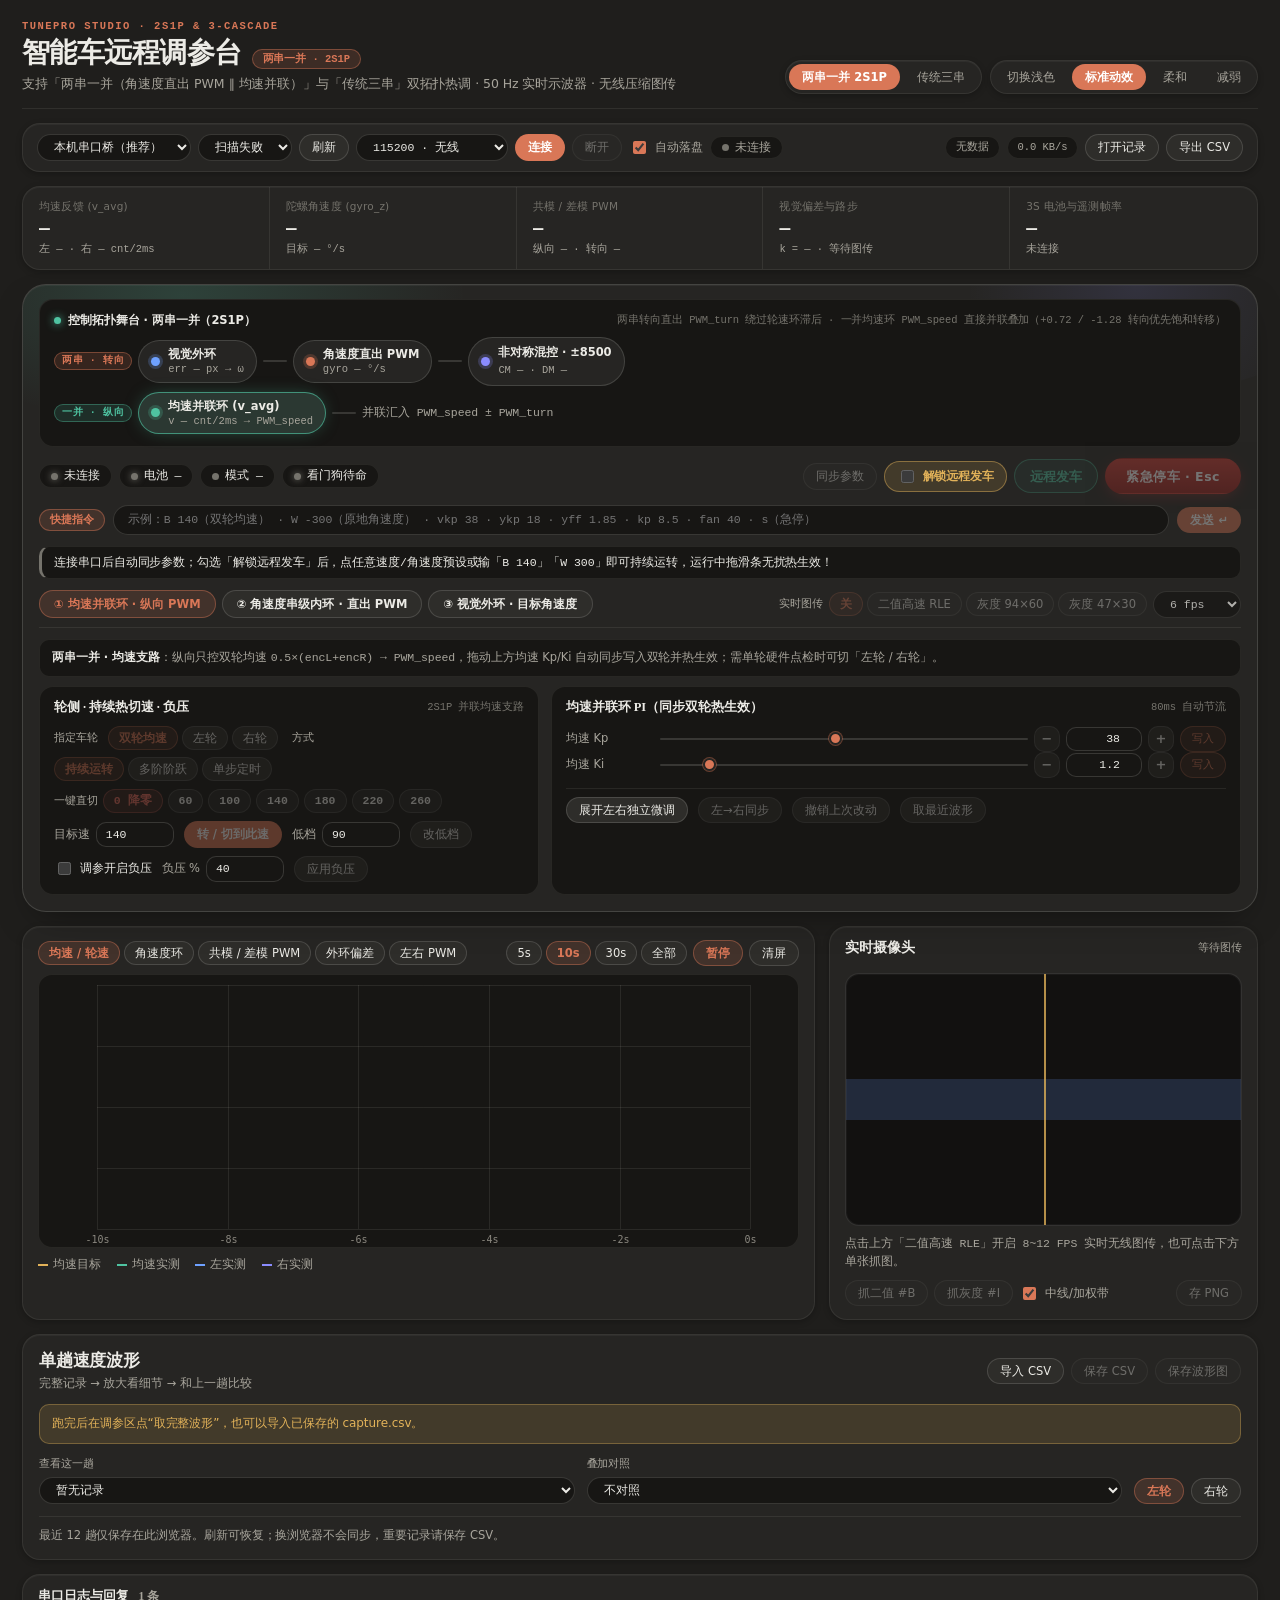
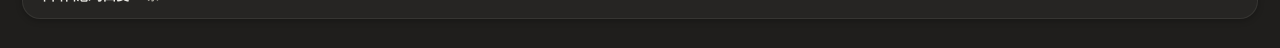
==== web/index.html @ e18a90a3 "Initial release: TunePro v1.0 (2S1P & 3-Cascade)" ====
<!doctype html>
<html lang="zh-CN" data-theme="dark" data-motion="standard" data-topology="2s1p">
<head>
  <meta charset="utf-8">
  <meta name="viewport" content="width=device-width, initial-scale=1">
  <title>TunePro Studio · 智能车两串一并 &amp; 三环远程调参台</title>
  <link rel="stylesheet" href="./tokens.css">
  <link rel="stylesheet" href="./lib/robot-speed-scope.css">
  <link rel="stylesheet" href="./app.css">
</head>
<body class="rl-root">
  <div class="tp-shell">
    <!-- 顶栏：标题、拓扑切换、深浅主题与动效档位 -->
    <header class="tp-masthead">
      <div class="tp-mast-left">
        <div class="tp-kicker">TUNEPRO STUDIO · 2S1P &amp; 3-CASCADE</div>
        <div class="tp-title-row">
          <h1>智能车远程调参台</h1>
          <span class="tp-badge-ver" data-topo-pill>两串一并 · 2S1P</span>
        </div>
        <p class="tp-subtitle">支持「两串一并（角速度直出 PWM ∥ 均速并联）」与「传统三串」双拓扑热调 · 50 Hz 实时示波器 · 无线压缩图传</p>
      </div>
      <div class="tp-mast-tools">
        <div class="tp-pill-group" role="group" aria-label="控制拓扑切换">
          <button type="button" data-topology-btn="2s1p" aria-pressed="true" title="转向：视觉外环→陀螺角速度直出PWM；纵向：均速环并联叠加">两串一并 2S1P</button>
          <button type="button" data-topology-btn="3cascade" aria-pressed="false" title="传统三级串级：视觉外环→角速度中环→左右轮速内环">传统三串</button>
        </div>
        <div class="tp-pill-group" role="group" aria-label="外观与动效">
          <button type="button" data-theme-toggle>切换浅色</button>
          <button type="button" data-motion-btn="standard" aria-pressed="true">标准动效</button>
          <button type="button" data-motion-btn="subtle" aria-pressed="false">柔和</button>
          <button type="button" data-motion-btn="off" aria-pressed="false">减弱</button>
        </div>
      </div>
    </header>

    <!-- 串口连接与记录栏 -->
    <section class="tp-connbar" aria-label="串口连接与离线记录">
      <div class="tp-conn-row">
        <select data-transport aria-label="连接方式">
          <option value="bridge">本机串口桥（推荐）</option>
          <option value="webserial">WebSerial 直连</option>
        </select>
        <span class="tp-bridge-box" data-bridge-box>
          <select data-port aria-label="串口号"><option value="">扫描中…</option></select>
          <button type="button" data-refresh>刷新</button>
        </span>
        <select data-baud aria-label="波特率">
          <option value="115200" selected>115200 · 无线</option>
          <option value="460800">460800</option>
          <option value="921600">921600</option>
          <option value="3000000">3000000 · 下载器</option>
        </select>
        <button type="button" class="tp-btn-accent" data-connect>连接</button>
        <button type="button" data-disconnect disabled>断开</button>
        <label class="tp-chk" data-autolog-wrap title="每趟发车到停车自动保存 m2-decoded.csv 到本地目录">
          <input type="checkbox" data-autolog checked> 自动落盘
        </label>
        <span class="tp-conn-dot" data-conn-text data-on="false">未连接</span>
      </div>
      <div class="tp-meta-row">
        <span class="tp-pill" data-rate>无数据</span>
        <span class="tp-pill" data-link>0 KB/s</span>
        <label class="tp-file-btn">打开记录<input type="file" data-open accept=".bin,.raw,.log,.txt,.csv"></label>
        <button type="button" data-save-csv>导出 CSV</button>
      </div>
    </section>

    <!-- 五列实时遥测统计带 -->
    <section class="tp-kpi-strip" aria-label="实时核心遥测">
      <div class="tp-kpi">
        <span class="tp-kpi-lbl" data-kpi-speed-lbl>均速反馈 (v_avg)</span>
        <strong class="tp-kpi-val" data-kpi-speed>—</strong>
        <small class="tp-kpi-sub" data-kpi-speed-sub>左 — · 右 — cnt/2ms</small>
      </div>
      <div class="tp-kpi">
        <span class="tp-kpi-lbl">陀螺角速度 (gyro_z)</span>
        <strong class="tp-kpi-val" data-kpi-gyro>—</strong>
        <small class="tp-kpi-sub" data-kpi-gyro-sub>目标 — °/s</small>
      </div>
      <div class="tp-kpi">
        <span class="tp-kpi-lbl">共模 / 差模 PWM</span>
        <strong class="tp-kpi-val" data-kpi-pwm>—</strong>
        <small class="tp-kpi-sub" data-kpi-pwm-sub>纵向 — · 转向 —</small>
      </div>
      <div class="tp-kpi">
        <span class="tp-kpi-lbl">视觉偏差与路步</span>
        <strong class="tp-kpi-val" data-kpi-vis>—</strong>
        <small class="tp-kpi-sub" data-kpi-vis-sub>k = — · 等待图传</small>
      </div>
      <div class="tp-kpi">
        <span class="tp-kpi-lbl">3S 电池与遥测帧率</span>
        <strong class="tp-kpi-val" data-kpi-bat>—</strong>
        <small class="tp-kpi-sub" data-kpi-bat-sub>未连接</small>
      </div>
    </section>

    <!-- 活的控制环路舞台 + 调参控制台 -->
    <div data-tune-pro></div>

    <!-- 中间实时区：左 50Hz 主示波器 + 右实时压缩图传 -->
    <main class="tp-live-grid">
      <section class="tp-card tp-scope-card">
        <div class="tp-card-head">
          <div class="rl-seg" role="group" aria-label="主波形视图">
            <button type="button" data-view="speed" aria-pressed="true">均速 / 轮速</button>
            <button type="button" data-view="yaw" aria-pressed="false">角速度环</button>
            <button type="button" data-view="pwm_split" aria-pressed="false" title="两串一并专属：纵向并联共模 PWM vs 转向串级差模 PWM">共模 / 差模 PWM</button>
            <button type="button" data-view="outer" aria-pressed="false">外环偏差</button>
            <button type="button" data-view="pwm" aria-pressed="false">左右 PWM</button>
          </div>
          <div class="tp-diag-chips" data-diag></div>
          <div class="tp-scope-tools">
            <div class="rl-seg" role="group" aria-label="时间窗">
              <button type="button" data-span="5" aria-pressed="false">5s</button>
              <button type="button" data-span="10" aria-pressed="true">10s</button>
              <button type="button" data-span="30" aria-pressed="false">30s</button>
              <button type="button" data-span="0" aria-pressed="false">全部</button>
            </div>
            <button type="button" data-follow aria-pressed="true">暂停</button>
            <button type="button" data-clear-plot>清屏</button>
          </div>
        </div>
        <div class="tp-plot-wrap">
          <canvas data-main-chart></canvas>
          <div class="tp-readout" data-readout hidden></div>
        </div>
        <div class="tp-legend" data-legend></div>
      </section>

      <section class="tp-card tp-cam-card">
        <div class="tp-card-head">
          <strong class="tp-card-title">实时摄像头</strong>
          <span class="tp-cam-meta" data-cam-title>等待图传</span>
        </div>
        <div class="tp-cam-stage">
          <canvas width="188" height="120" data-cam-canvas></canvas>
          <canvas width="188" height="120" data-cam-overlay></canvas>
        </div>
        <div class="tp-cam-stats" data-cam-stats>点击上方「二值高速 RLE」开启 8~12 FPS 实时无线图传，也可点击下方单张抓图。</div>
        <div class="tp-cam-foot">
          <button type="button" data-grab="bin" disabled title="兼容旧固件：抓单张二值图 (#B)">抓二值 #B</button>
          <button type="button" data-grab="gray" disabled title="兼容旧固件：抓单张灰度图 (#I)">抓灰度 #I</button>
          <label class="tp-chk"><input type="checkbox" data-guides checked> 中线/加权带</label>
          <button type="button" data-save-png disabled>存 PNG</button>
        </div>
      </section>
    </main>

    <!-- 底部：板载 2/4ms 高清阶跃示波器 + 精简折叠串口日志 -->
    <section class="tp-bottom-grid">
      <div class="tp-card" data-speed-scope></div>
      <details class="tp-card tp-log-card">
        <summary>串口日志与回复 <span class="tp-sub" data-log-count>0 条</span></summary>
        <div class="tp-log-bar">
          <button type="button" data-log-clear>清空</button>
          <button type="button" data-log-copy>复制</button>
          <label class="tp-chk"><input type="checkbox" data-log-status> 显示 4Hz 状态行</label>
        </div>
        <pre data-log-pre></pre>
      </details>
    </section>
  </div>
  <script type="module" src="./main.js"></script>
</body>
</html>
---- web/tokens.css ----
/* SPDX-License-Identifier: GPL-3.0-or-later */
/* =====================================================================
   TunePro Studio · Design Tokens (Warm Obsidian Dark & Parchment Light)
   Zero external font or library dependencies.
   ===================================================================== */

:root {
  color-scheme: dark;

  /* ---------- Typography ---------- */
  --font-sans: "Noto Sans SC", "PingFang SC", "HarmonyOS Sans SC", "Microsoft YaHei UI", system-ui, -apple-system, sans-serif;
  --font-serif: "Noto Serif SC", "Source Han Serif SC", "Songti SC", "Georgia", serif;
  --font-mono: "JetBrains Mono", "Cascadia Mono", "SF Mono", "Consolas", ui-monospace, monospace;
  --text-2xs: 10.5px;
  --text-xs: 11.5px;
  --text-sm: 12.5px;
  --text-md: 13.5px;
  --text-lg: 16px;
  --text-display: clamp(22px, 2.2vw, 28px);
  --tracking-ui: -0.005em;
  --tracking-display: -0.02em;
  --tracking-kicker: 0.14em;

  /* ---------- Warm Obsidian Dark Neutrals (default) ---------- */
  --c-bg: #1f1e1c;
  --c-bg-sunken: #171614;
  --c-surface: #262523;
  --c-surface-2: #2e2d2a;
  --c-surface-3: #383733;
  --c-line: rgba(240, 238, 230, 0.08);
  --c-line-strong: rgba(240, 238, 230, 0.15);
  --c-fg: #ecebe6;
  --c-fg-muted: #a8a59c;
  --c-fg-dim: #75736c;

  /* ---------- Studio Signature Spectrum ---------- */
  --c-accent: #d97757;                  /* Studio terracotta clay */
  --c-accent-strong: #e38667;
  --c-accent-soft: rgba(217, 119, 87, 0.16);
  --c-accent-border: rgba(217, 119, 87, 0.42);
  --c-emerald: #4fc3a1;
  --c-emerald-soft: rgba(79, 195, 161, 0.14);
  --c-cobalt: #6ea1ff;
  --c-cobalt-soft: rgba(110, 161, 255, 0.14);
  --c-indigo: #8b8cff;
  --c-amber: #e2b259;
  --c-amber-soft: rgba(226, 178, 89, 0.15);
  --c-err: #e56b5d;
  --c-err-soft: rgba(229, 107, 93, 0.16);
  --c-estop-top: #cf3d35;
  --c-estop-bot: #9d2420;

  /* ---------- Ambient Loop Glows ---------- */
  --mood-speed: rgba(79, 195, 161, 0.18);
  --mood-yaw: rgba(217, 119, 87, 0.20);
  --mood-outer: rgba(110, 161, 255, 0.18);
  --mood-aux: rgba(139, 140, 255, 0.12);

  /* ---------- Oscilloscope & Chart Palette (read by Canvas) ---------- */
  --rl-c1: #4fc3a1;   /* Emerald: primary feedback / L / CM PWM */
  --rl-c2: #d97757;   /* Clay: gyro / DM PWM */
  --rl-c3: #e2b259;   /* Warm Amber: target reference */
  --rl-c4: #6ea1ff;   /* Cobalt: secondary wheel R */
  --rl-c5: #e56b5d;   /* Coral: PWM / saturation */
  --rl-c6: #8b8cff;   /* Indigo: R target */
  --rl-grid: rgba(240, 238, 230, 0.085);
  --rl-axis: #8a877f;
  --rl-good: #4fc3a1;
  --rl-warn: #e2b259;
  --rl-bad: #e56b5d;
  --rl-idle: #75736c;

  /* Legacy alias bridge for speed-scope */
  --rb-text: var(--c-fg);
  --rb-muted: var(--c-fg-muted);
  --rb-line: var(--c-line-strong);
  --rl-card: var(--c-surface);

  /* ---------- Radii & Shadows ---------- */
  --r-xs: 6px;
  --r-sm: 10px;
  --r-md: 14px;
  --r-lg: 18px;
  --r-xl: 24px;
  --r-pill: 999px;
  --shadow-1: 0 1px 0 rgba(255, 255, 255, 0.04) inset, 0 2px 6px rgba(0, 0, 0, 0.24);
  --shadow-2: 0 1px 0 rgba(255, 255, 255, 0.05) inset, 0 14px 36px -16px rgba(0, 0, 0, 0.52);

  /* ---------- Motion Language ---------- */
  --ease-out: cubic-bezier(.16, 1, .3, 1);
  --ease-emph: cubic-bezier(.2, 0, 0, 1);
  --spring-snappy: linear(0, 0.2348, 0.6075, 0.8763, 1.0076, 1.0451, 1.0389, 1.0198, 1.0036, 0.9966, 0.9961, 0.9984, 1);
  --spring-soft: linear(0, 0.0861, 0.2786, 0.4997, 0.6977, 0.8487, 0.9475, 1.0018, 1.0254, 1.0294, 1.0228, 1.0127, 1.0039, 0.9988, 0.9971, 0.9977, 1);
  --dur-micro: 120ms;
  --dur-fast: 190ms;
  --dur-base: 280ms;
  --dur-expressive: 520ms;
}

/* ---------- Warm Alabaster Parchment Light Theme ---------- */
html[data-theme="light"] {
  color-scheme: light;

  --c-bg: #faf9f5;
  --c-bg-sunken: #f3f1ea;
  --c-surface: #ffffff;
  --c-surface-2: #f6f4ee;
  --c-surface-3: #ece9e0;
  --c-line: rgba(31, 30, 28, 0.085);
  --c-line-strong: rgba(31, 30, 28, 0.16);
  --c-fg: #1f1e1c;
  --c-fg-muted: #5e5b54;
  --c-fg-dim: #8d8a82;

  --c-accent: #c6613f;
  --c-accent-strong: #b45333;
  --c-accent-soft: rgba(198, 97, 63, 0.12);
  --c-accent-border: rgba(198, 97, 63, 0.36);
  --c-emerald: #1f8a68;
  --c-emerald-soft: rgba(31, 138, 104, 0.11);
  --c-cobalt: #2e67c9;
  --c-cobalt-soft: rgba(46, 103, 201, 0.10);
  --c-indigo: #5c5ce0;
  --c-amber: #b47412;
  --c-amber-soft: rgba(180, 116, 18, 0.12);
  --c-err: #c93b33;
  --c-err-soft: rgba(201, 59, 51, 0.11);
  --c-estop-top: #c9362e;
  --c-estop-bot: #9d221c;

  --mood-speed: rgba(31, 138, 104, 0.11);
  --mood-yaw: rgba(198, 97, 63, 0.12);
  --mood-outer: rgba(46, 103, 201, 0.10);
  --mood-aux: rgba(92, 92, 224, 0.08);

  --rl-c1: #1a8764;
  --rl-c2: #c6613f;
  --rl-c3: #b8770f;
  --rl-c4: #2d66c7;
  --rl-c5: #c93b33;
  --rl-c6: #6358d4;
  --rl-grid: rgba(31, 30, 28, 0.085);
  --rl-axis: #7a766d;
  --rl-good: #1f8a68;
  --rl-warn: #b47412;
  --rl-bad: #c93b33;
  --rl-idle: #8d8a82;

  --shadow-1: 0 1px 0 rgba(255, 255, 255, 0.85) inset, 0 2px 8px rgba(31, 30, 28, 0.05);
  --shadow-2: 0 1px 0 rgba(255, 255, 255, 0.9) inset, 0 14px 36px -18px rgba(31, 30, 28, 0.13);
}

/* ---------- Motion Tier Kill-Switches ---------- */
@media (prefers-reduced-motion: reduce) {
  :root {
    --dur-micro: 1ms;
    --dur-fast: 1ms;
    --dur-base: 1ms;
    --dur-expressive: 1ms;
  }
}
html[data-motion="subtle"] {
  --dur-expressive: 180ms;
}
html[data-motion="off"] {
  --dur-micro: 1ms;
  --dur-fast: 1ms;
  --dur-base: 1ms;
  --dur-expressive: 1ms;
}
---- web/lib/robot-speed-scope.css ----
/* SPDX-License-Identifier: GPL-3.0-or-later */
.rl-root .rs-scope {
  min-width: 0;
  border: 1px solid var(--c-line, rgba(240, 238, 230, 0.08));
  border-radius: var(--r-lg, 18px);
  padding: 15px 16px;
  background: var(--c-surface, #262523);
  color: var(--c-fg, #ecebe6);
}
.rl-root .rs-heading {
  display: flex;
  align-items: center;
  justify-content: space-between;
  gap: 14px;
  flex-wrap: wrap;
}
.rl-root .rs-heading h3 {
  margin: 0 0 3px;
  font: 600 17px/1.25 var(--font-serif, serif);
  letter-spacing: -0.01em;
}
.rl-root .rs-actions,
.rl-root .rs-side,
.rl-root .rs-windows {
  display: flex;
  gap: 7px;
  align-items: center;
  flex-wrap: wrap;
}
.rl-root .rs-notice {
  margin: 12px 0;
  padding: 9px 12px;
  background: var(--c-amber-soft, rgba(226, 178, 89, 0.14));
  border: 1px solid color-mix(in srgb, var(--c-amber, #e2b259) 34%, transparent);
  border-radius: var(--r-sm, 10px);
  font-size: 12px;
  line-height: 1.65;
  color: var(--c-amber, #e2b259);
  overflow-wrap: anywhere;
}
.rl-root .rs-notice[data-complete=true] {
  background: var(--c-emerald-soft, rgba(79, 195, 161, 0.14));
  border-color: color-mix(in srgb, var(--c-emerald, #4fc3a1) 36%, transparent);
  color: var(--c-emerald, #4fc3a1);
}
.rl-root .rs-controls {
  display: grid;
  grid-template-columns: minmax(180px, 1fr) minmax(150px, 1fr) auto;
  align-items: end;
  gap: 12px;
}
.rl-root .rs-controls label,
.rl-root .rs-time label {
  display: grid;
  gap: 5px;
  font-size: 11px;
  color: var(--c-fg-muted, #a8a59c);
  min-width: 0;
}
.rl-root .rs-controls select {
  width: 100%;
  min-width: 0;
  max-width: 100%;
  text-overflow: ellipsis;
}
.rl-root .rs-meta {
  margin: 12px 0 3px;
  font: 500 12px/1.75 var(--font-mono, monospace);
  overflow-wrap: anywhere;
}
.rl-root .rs-metrics {
  display: grid;
  grid-template-columns: repeat(5, minmax(0, 1fr));
  gap: 8px;
  margin: 14px 0;
}
.rl-root .rs-metrics > div {
  padding: 10px 12px;
  border: 1px solid var(--c-line, rgba(240, 238, 230, 0.08));
  border-radius: var(--r-md, 14px);
  background: var(--c-bg-sunken, #171614);
  min-width: 0;
}
.rl-root .rs-metrics span {
  display: block;
  font-size: 11px;
  color: var(--c-fg-muted, #a8a59c);
}
.rl-root .rs-metrics strong {
  display: block;
  font: 600 20px/1.45 var(--font-mono, monospace);
  font-variant-numeric: tabular-nums;
  color: var(--c-fg, #ecebe6);
}
.rl-root .rs-metrics small {
  font-size: 11px;
  font-weight: 400;
  margin-left: 4px;
  color: var(--c-fg-dim, #75736c);
}
.rl-root .rs-metrics > p { grid-column: 1 / -1; }
.rl-root .rs-windows { margin: 12px 0 8px; }
.rl-root .rs-figure {
  margin: 0;
  background: var(--c-bg-sunken, #171614);
  border: 1px solid var(--c-line, rgba(240, 238, 230, 0.08));
  border-radius: var(--r-md, 14px);
  overflow: hidden;
}
.rl-root .rs-figure figcaption {
  display: flex;
  justify-content: space-between;
  flex-wrap: wrap;
  gap: 8px;
  padding: 9px 12px;
  font-size: 11px;
  line-height: 1.65;
  color: var(--c-fg-muted, #a8a59c);
  border-bottom: 1px solid var(--c-line, rgba(240, 238, 230, 0.08));
}
.rl-root .rs-figure canvas {
  display: block;
  width: 100%;
  height: 264px;
  touch-action: pan-y;
}
.rl-root .rs-figure canvas:focus-visible {
  outline: 2px solid var(--c-accent, #d97757);
  outline-offset: -3px;
}
.rl-root .rs-target,
.rl-root .rs-feedback {
  display: inline-block;
  width: 14px;
  height: 2px;
  vertical-align: middle;
  margin-right: 5px;
  background: var(--rl-c3, #e2b259);
}
.rl-root .rs-feedback {
  background: var(--rs-feedback, var(--rl-c1));
  margin-left: 14px;
}
.rl-root .rs-readout {
  display: block;
  min-height: 36px;
  padding: 8px 4px;
  font: 500 12px/1.75 var(--font-mono, monospace);
  color: var(--c-fg, #ecebe6);
  font-variant-numeric: tabular-nums;
  overflow-wrap: anywhere;
}
.rl-root .rs-pwm canvas { height: 112px; }
.rl-root .rs-time {
  display: grid;
  grid-template-columns: 100px 100px 1fr;
  gap: 12px;
  align-items: end;
  margin: 12px 0;
}
.rl-root .rs-time input[type=number] { width: 100%; box-sizing: border-box; }
.rl-root .rs-time input[type=range] {
  width: 100%;
  margin: 8px 0;
  accent-color: var(--c-accent, #d97757);
}
.rl-root .rs-storage {
  margin-top: 12px;
  padding-top: 10px;
  border-top: 1px solid var(--c-line, rgba(240, 238, 230, 0.08));
}
@media (max-width: 700px) {
  .rl-root .rs-controls { grid-template-columns: 1fr 1fr; }
  .rl-root .rs-side { grid-column: 1 / -1; }
  .rl-root .rs-metrics { grid-template-columns: repeat(3, minmax(0, 1fr)); }
  .rl-root .rs-metrics strong { font-size: 17px; }
  .rl-root .rs-scope { padding: 12px; }
  .rl-root .rs-figure canvas { height: 220px; }
  .rl-root .rs-pwm canvas { height: 105px; }
  .rl-root .rs-time { grid-template-columns: 1fr 1fr; }
  .rl-root .rs-pan { grid-column: 1 / -1; }
}
---- web/app.css ----
/* SPDX-License-Identifier: GPL-3.0-or-later */
/* TunePro Studio · Main Stylesheet */

*, *::before, *::after { box-sizing: border-box; }

html, body {
  margin: 0;
  padding: 0;
  min-height: 100vh;
  background: var(--c-bg);
  color: var(--c-fg);
  font: 400 var(--text-md)/1.5 var(--font-sans);
  letter-spacing: var(--tracking-ui);
  font-variant-numeric: tabular-nums;
  -webkit-font-smoothing: antialiased;
  text-rendering: optimizeLegibility;
  transition: background-color var(--dur-base) var(--ease-out), color var(--dur-base) var(--ease-out);
}

[hidden] { display: none !important; }
[data-level=good] { --lv: var(--rl-good); }
[data-level=warn] { --lv: var(--rl-warn); }
[data-level=bad]  { --lv: var(--rl-bad); }
[data-level=idle] { --lv: var(--rl-idle); }

.tp-shell {
  position: relative;
  max-width: 1580px;
  margin: 0 auto;
  padding: 20px 22px 28px;
  display: grid;
  gap: 14px;
}

/* ---------- Masthead ---------- */
.tp-masthead {
  display: flex;
  flex-wrap: wrap;
  align-items: flex-end;
  justify-content: space-between;
  gap: 14px 20px;
  padding-bottom: 14px;
  border-bottom: 1px solid var(--c-line);
}
.tp-mast-left { display: grid; gap: 4px; min-width: 0; }
.tp-kicker {
  font: 600 var(--text-2xs)/1.2 var(--font-mono);
  letter-spacing: var(--tracking-kicker);
  color: var(--c-accent);
  text-transform: uppercase;
}
.tp-title-row {
  display: flex;
  flex-wrap: wrap;
  align-items: baseline;
  gap: 10px;
}
.tp-masthead h1 {
  margin: 0;
  font: 600 var(--text-display)/1.16 var(--font-serif);
  letter-spacing: var(--tracking-display);
  color: var(--c-fg);
}
.tp-badge-ver {
  display: inline-flex;
  align-items: center;
  padding: 3px 10px;
  border-radius: var(--r-pill);
  font: 600 var(--text-2xs)/1.2 var(--font-mono);
  color: var(--c-accent);
  background: var(--c-accent-soft);
  border: 1px solid var(--c-accent-border);
}
.tp-subtitle {
  margin: 2px 0 0;
  font-size: var(--text-sm);
  color: var(--c-fg-muted);
}
.tp-mast-tools {
  display: flex;
  flex-wrap: wrap;
  align-items: center;
  gap: 8px;
}
.tp-pill-group {
  display: inline-flex;
  flex-wrap: wrap;
  align-items: center;
  gap: 4px;
  padding: 3px;
  border-radius: var(--r-pill);
  background: var(--c-surface);
  border: 1px solid var(--c-line);
  box-shadow: var(--shadow-1);
}
.tp-pill-group button {
  border: 1px solid transparent;
  border-radius: var(--r-pill);
  padding: 5px 12px;
  font-size: var(--text-xs);
  background: transparent;
  color: var(--c-fg-muted);
}
.tp-pill-group button:hover:not(:disabled) {
  color: var(--c-fg);
  background: var(--c-surface-2);
}
.tp-pill-group button[aria-pressed=true] {
  background: var(--c-accent);
  border-color: transparent;
  color: #fff;
  font-weight: 600;
}

/* ---------- Shared Controls ---------- */
button, .tp-file-btn {
  border: 1px solid var(--c-line-strong);
  border-radius: var(--r-pill);
  padding: 5px 12px;
  font: 500 var(--text-xs)/1.25 var(--font-sans);
  color: var(--c-fg);
  background: var(--c-surface-2);
  cursor: pointer;
  transition:
    transform var(--dur-micro) var(--spring-snappy),
    background-color var(--dur-fast) var(--ease-out),
    border-color var(--dur-fast) var(--ease-out),
    color var(--dur-fast) var(--ease-out);
}
button:hover:not(:disabled), .tp-file-btn:hover {
  background: var(--c-surface-3);
  border-color: color-mix(in srgb, var(--c-fg) 26%, transparent);
}
button:active:not(:disabled) { transform: scale(0.97); }
button:disabled { opacity: 0.36; cursor: default; }
button:focus-visible, input:focus-visible, select:focus-visible {
  outline: 2px solid var(--c-accent);
  outline-offset: 2px;
}
button[aria-pressed=true], button[aria-selected=true] {
  background: var(--c-accent-soft);
  border-color: var(--c-accent-border);
  color: var(--c-accent);
  font-weight: 600;
}
.tp-btn-accent, .tp-btn-primary, .rl-primary {
  background: var(--c-accent);
  border-color: transparent;
  color: #fff;
  font-weight: 600;
}
.tp-btn-accent:hover:not(:disabled),
.tp-btn-primary:hover:not(:disabled),
.rl-primary:hover:not(:disabled) {
  background: var(--c-accent-strong);
  border-color: transparent;
  color: #fff;
}

input[type=number], select {
  background: var(--c-bg-sunken);
  border: 1px solid var(--c-line-strong);
  border-radius: var(--r-sm);
  color: var(--c-fg);
  padding: 5px 9px;
  font: 500 var(--text-xs)/1.2 var(--font-mono);
}
input[type=number] { width: 78px; }
select { border-radius: var(--r-pill); padding: 5px 12px; }
.rl-row { display: flex; flex-wrap: wrap; align-items: center; gap: 7px 10px; font-size: var(--text-xs); color: var(--c-fg-muted); }
.rl-row label { display: inline-flex; align-items: center; gap: 6px; }
.rl-seg { display: inline-flex; flex-wrap: wrap; gap: 4px; }
.rl-seg button { padding: 4px 10px; }
.rl-sub, .tp-sub { font-size: var(--text-xs); color: var(--c-fg-muted); margin: 0; }

/* ---------- Connection Ribbon ---------- */
.tp-connbar {
  display: flex;
  flex-wrap: wrap;
  align-items: center;
  gap: 8px 12px;
  padding: 10px 14px;
  border: 1px solid var(--c-line);
  border-radius: var(--r-lg);
  background: var(--c-surface);
  box-shadow: var(--shadow-1);
}
.tp-conn-row, .tp-meta-row, .tp-bridge-box {
  display: flex;
  flex-wrap: wrap;
  align-items: center;
  gap: 7px;
}
.tp-meta-row { margin-left: auto; }
.tp-chk {
  display: inline-flex;
  align-items: center;
  gap: 6px;
  font-size: var(--text-xs);
  color: var(--c-fg-muted);
  cursor: pointer;
  user-select: none;
}
.tp-chk input { accent-color: var(--c-accent); }
.tp-conn-dot {
  display: inline-flex;
  align-items: center;
  gap: 6px;
  font: 500 var(--text-xs)/1.2 var(--font-mono);
  color: var(--c-fg-muted);
  padding: 4px 11px;
  border-radius: var(--r-pill);
  background: var(--c-bg-sunken);
  border: 1px solid var(--c-line);
}
.tp-conn-dot::before {
  content: "";
  width: 7px;
  height: 7px;
  border-radius: 50%;
  background: var(--c-fg-dim);
}
.tp-conn-dot[data-on=true] {
  color: var(--c-emerald);
  border-color: color-mix(in srgb, var(--c-emerald) 40%, transparent);
  background: var(--c-emerald-soft);
}
.tp-conn-dot[data-on=true]::before {
  background: var(--c-emerald);
  box-shadow: 0 0 8px var(--c-emerald);
}
.tp-pill {
  font: 500 var(--text-2xs)/1.2 var(--font-mono);
  color: var(--c-fg-muted);
  padding: 4px 10px;
  border-radius: var(--r-pill);
  border: 1px solid var(--c-line);
  background: var(--c-bg-sunken);
}
.tp-file-btn input { display: none; }

/* ---------- 5-Column Telemetry KPI Strip ---------- */
.tp-kpi-strip {
  display: grid;
  grid-template-columns: repeat(5, minmax(0, 1fr));
  border: 1px solid var(--c-line);
  border-radius: var(--r-lg);
  background: var(--c-surface);
  box-shadow: var(--shadow-1);
  overflow: hidden;
}
.tp-kpi {
  padding: 12px 16px;
  display: grid;
  gap: 3px;
  min-width: 0;
  border-right: 1px solid var(--c-line);
}
.tp-kpi:last-child { border-right: 0; }
.tp-kpi-lbl {
  font-size: var(--text-2xs);
  color: var(--c-fg-dim);
  letter-spacing: 0.02em;
}
.tp-kpi-val {
  font: 600 18px/1.25 var(--font-mono);
  color: var(--c-fg);
  white-space: nowrap;
  overflow: hidden;
  text-overflow: ellipsis;
}
.tp-kpi-val[data-level=good] { color: var(--c-emerald); }
.tp-kpi-val[data-level=warn] { color: var(--c-amber); }
.tp-kpi-val[data-level=bad]  { color: var(--c-err); }
.tp-kpi-sub {
  font: 400 var(--text-2xs)/1.3 var(--font-mono);
  color: var(--c-fg-muted);
  white-space: nowrap;
  overflow: hidden;
  text-overflow: ellipsis;
}

/* ---------- Tuning Deck (.rtp-*) ---------- */
.rtp-panel {
  position: relative;
  overflow: hidden;
  display: grid;
  gap: 11px;
  border: 1px solid var(--c-line-strong);
  border-radius: var(--r-xl);
  background: var(--c-surface);
  box-shadow: var(--shadow-2);
  padding: 14px 16px 16px;
  --loop-mood: var(--mood-speed);
}
.rtp-panel[data-active-loop="yaw"]   { --loop-mood: var(--mood-yaw); }
.rtp-panel[data-active-loop="outer"] { --loop-mood: var(--mood-outer); }
.rtp-panel::before,
.rtp-panel::after {
  content: "";
  position: absolute;
  pointer-events: none;
  z-index: 0;
  border-radius: 50%;
  transition: background var(--dur-expressive) var(--ease-out), opacity var(--dur-expressive) var(--ease-out);
}
.rtp-panel::before {
  width: 560px;
  height: 260px;
  left: -120px;
  top: -120px;
  background: radial-gradient(ellipse at center, var(--loop-mood) 0%, transparent 72%);
}
.rtp-panel::after {
  width: 420px;
  height: 220px;
  right: -90px;
  top: -110px;
  background: radial-gradient(circle at center, var(--mood-aux) 0%, transparent 72%);
}
.rtp-panel > * { position: relative; z-index: 1; }

/* ---------- Control-Loop Topology Stage ---------- */
.rtp-stage {
  position: relative;
  padding: 12px 14px;
  border-radius: var(--r-md);
  background: var(--c-bg-sunken);
  border: 1px solid var(--c-line);
  display: grid;
  gap: 8px;
}
.rtp-stage-head {
  display: flex;
  flex-wrap: wrap;
  align-items: center;
  justify-content: space-between;
  gap: 8px;
}
.rtp-stage-title {
  display: inline-flex;
  align-items: center;
  gap: 7px;
  font-size: var(--text-xs);
  font-weight: 600;
  color: var(--c-fg);
}
.rtp-stage-title::before {
  content: "";
  width: 7px;
  height: 7px;
  border-radius: 50%;
  background: var(--c-emerald);
  box-shadow: 0 0 8px var(--c-emerald);
}
.rtp-stage-desc {
  font: 400 var(--text-2xs)/1.3 var(--font-mono);
  color: var(--c-fg-dim);
}
.rtp-flow {
  display: flex;
  flex-wrap: wrap;
  align-items: center;
  gap: 8px 6px;
}
.rtp-flow-branches {
  display: grid;
  gap: 6px;
  flex: 1;
  min-width: 280px;
}
.rtp-flow-row {
  display: flex;
  flex-wrap: wrap;
  align-items: center;
  gap: 6px;
}
.rtp-branch-tag {
  font: 600 10px/1 var(--font-mono);
  letter-spacing: 0.06em;
  padding: 3px 7px;
  border-radius: var(--r-pill);
  border: 1px solid var(--c-line-strong);
  color: var(--c-fg-muted);
  background: var(--c-surface);
  white-space: nowrap;
}
.rtp-branch-tag[data-kind="series"] { color: var(--c-accent); border-color: var(--c-accent-border); background: var(--c-accent-soft); }
.rtp-branch-tag[data-kind="parallel"] { color: var(--c-emerald); border-color: color-mix(in srgb, var(--c-emerald) 38%, transparent); background: var(--c-emerald-soft); }

.rtp-node {
  position: relative;
  display: inline-flex;
  align-items: center;
  gap: 8px;
  padding: 6px 12px;
  border-radius: var(--r-pill);
  background: var(--c-surface);
  border: 1px solid var(--c-line-strong);
  color: var(--c-fg);
  font-size: var(--text-xs);
  text-align: left;
  --node-c: var(--c-cobalt);
}
.rtp-node[data-node="speed"] { --node-c: var(--c-emerald); }
.rtp-node[data-node="yaw"]   { --node-c: var(--c-accent); }
.rtp-node[data-node="outer"] { --node-c: var(--c-cobalt); }
.rtp-node[data-node="mixer"] { --node-c: var(--c-indigo); cursor: default; }
.rtp-node-orb {
  width: 9px;
  height: 9px;
  border-radius: 50%;
  background: var(--node-c);
  box-shadow: 0 0 0 3px color-mix(in srgb, var(--node-c) 22%, transparent);
  flex: none;
}
.rtp-node strong { font-weight: 600; font-size: var(--text-xs); color: var(--c-fg); }
.rtp-node small { font: 500 var(--text-2xs)/1 var(--font-mono); color: var(--c-fg-muted); }
.rtp-node[aria-current="true"] {
  border-color: color-mix(in srgb, var(--node-c) 65%, transparent);
  background: color-mix(in srgb, var(--node-c) 12%, var(--c-surface));
  box-shadow: 0 0 18px -6px color-mix(in srgb, var(--node-c) 55%, transparent);
}
.rtp-arrow {
  position: relative;
  width: 24px;
  height: 2px;
  background: var(--c-line-strong);
  border-radius: 2px;
  flex: none;
  overflow: hidden;
}
.rtp-arrow::after {
  content: "";
  position: absolute;
  inset: 0;
  width: 10px;
  background: linear-gradient(90deg, transparent, var(--c-accent), transparent);
  transform: translateX(-12px);
  opacity: 0;
}
.rtp-panel[data-running="true"] .rtp-arrow::after {
  opacity: 1;
  animation: tp-flow-comet 1.1s linear infinite;
}
html[data-motion="off"] .rtp-panel[data-running="true"] .rtp-arrow::after,
html[data-motion="subtle"] .rtp-panel[data-running="true"] .rtp-arrow::after {
  animation: none;
  opacity: 0.45;
  transform: none;
  width: 100%;
}
@keyframes tp-flow-comet {
  0% { transform: translateX(-12px); }
  100% { transform: translateX(26px); }
}

/* ---------- Safety & Launch Bar ---------- */
.rtp-safety-bar {
  display: flex;
  flex-wrap: wrap;
  align-items: center;
  justify-content: space-between;
  gap: 8px 12px;
}
.rtp-status-group, .rtp-launch-group {
  display: flex;
  flex-wrap: wrap;
  align-items: center;
  gap: 7px;
}
.rtp-badge {
  display: inline-flex;
  align-items: center;
  gap: 6px;
  padding: 4px 11px;
  border-radius: var(--r-pill);
  border: 1px solid var(--c-line);
  background: var(--c-bg-sunken);
  font: 500 var(--text-xs)/1.2 var(--font-mono);
  color: var(--c-fg);
}
.rtp-badge::before {
  content: "";
  width: 7px;
  height: 7px;
  border-radius: 50%;
  background: var(--lv, var(--rl-idle));
  box-shadow: 0 0 7px var(--lv, transparent);
}
.rtp-arm-toggle {
  display: inline-flex;
  align-items: center;
  gap: 6px;
  padding: 5px 12px;
  border: 1px solid color-mix(in srgb, var(--c-amber) 45%, transparent);
  border-radius: var(--r-pill);
  background: var(--c-amber-soft);
  color: var(--c-amber);
  font-size: var(--text-xs);
  font-weight: 600;
  cursor: pointer;
  user-select: none;
}
.rtp-arm-toggle input { accent-color: var(--c-amber); }
button.rtp-go-btn {
  min-height: 34px;
  padding: 6px 15px;
  font-size: var(--text-sm);
  font-weight: 600;
  border-color: color-mix(in srgb, var(--c-emerald) 55%, transparent);
  background: var(--c-emerald-soft);
  color: var(--c-emerald);
}
button.rtp-go-btn:hover:not(:disabled) {
  background: var(--c-emerald);
  color: #fff;
}
button.rtp-stop-btn {
  min-height: 36px;
  padding: 6px 20px;
  font-size: var(--text-sm);
  font-weight: 700;
  letter-spacing: 0.04em;
  border-color: transparent;
  background: linear-gradient(180deg, var(--c-estop-top), var(--c-estop-bot));
  color: #fff;
  box-shadow: 0 4px 16px -4px rgba(207, 61, 53, 0.55);
}
button.rtp-stop-btn:hover:not(:disabled) {
  filter: brightness(1.09);
  color: #fff;
}

/* ---------- Quick Command Palette ---------- */
.rtp-quick-bar {
  display: flex;
  align-items: center;
  gap: 8px;
}
.rtp-quick-tag {
  font: 600 var(--text-2xs)/1.2 var(--font-mono);
  color: var(--c-accent);
  padding: 4px 10px;
  border-radius: var(--r-pill);
  background: var(--c-accent-soft);
  border: 1px solid var(--c-accent-border);
  white-space: nowrap;
}
.rtp-quick-bar input[type=text] {
  flex: 1;
  min-width: 180px;
  background: var(--c-bg-sunken);
  border: 1px solid var(--c-line-strong);
  border-radius: var(--r-pill);
  color: var(--c-fg);
  padding: 6px 14px;
  font: 500 var(--text-xs)/1.35 var(--font-mono);
}
.rtp-quick-bar input[type=text]:focus {
  outline: none;
  border-color: var(--c-accent);
  box-shadow: 0 0 0 3px var(--c-accent-soft);
}

/* ---------- Status Banner ---------- */
.rtp-banner {
  padding: 7px 12px;
  border-radius: var(--r-sm);
  border: 1px solid var(--c-line);
  border-left: 3px solid var(--c-fg-dim);
  background: var(--c-bg-sunken);
  font: 400 var(--text-xs)/1.5 var(--font-mono);
  color: var(--c-fg);
}
.rtp-banner[data-level=good] { border-left-color: var(--c-emerald); color: var(--c-emerald); }
.rtp-banner[data-level=warn] { border-left-color: var(--c-amber); color: var(--c-amber); }
.rtp-banner[data-level=bad]  { border-left-color: var(--c-err); background: var(--c-err-soft); color: var(--c-err); }

/* ---------- Tabs & Controls ---------- */
.rtp-tabs-row {
  display: flex;
  flex-wrap: wrap;
  align-items: center;
  justify-content: space-between;
  gap: 8px;
  border-bottom: 1px solid var(--c-line);
  padding-bottom: 9px;
}
.rtp-loop-tabs { display: flex; flex-wrap: wrap; gap: 6px; }
.rtp-loop-tabs button { padding: 6px 14px; font-size: var(--text-xs); font-weight: 600; }
.rtp-img-bar { display: flex; flex-wrap: wrap; align-items: center; gap: 6px; }
.rtp-mini-label { font-size: var(--text-2xs); color: var(--c-fg-muted); font-weight: 500; }
.rtp-guide {
  margin: 0 0 9px;
  padding: 8px 12px;
  border-radius: var(--r-sm);
  background: var(--c-bg-sunken);
  border: 1px solid var(--c-line);
  font-size: var(--text-xs);
  line-height: 1.65;
  color: var(--c-fg-muted);
}
.rtp-guide b { color: var(--c-fg); font-weight: 600; }
.rtp-controls-grid {
  display: grid;
  grid-template-columns: minmax(290px, 1fr) minmax(380px, 1.38fr);
  gap: 12px;
}
.rtp-box {
  border: 1px solid var(--c-line);
  border-radius: var(--r-md);
  background: var(--c-bg-sunken);
  padding: 12px 14px;
  display: grid;
  gap: 8px;
  align-content: start;
}
.rtp-box h5 {
  margin: 0 0 2px;
  font: 600 var(--text-sm)/1.3 var(--font-serif);
  color: var(--c-fg);
  display: flex;
  align-items: center;
  justify-content: space-between;
  gap: 8px;
}
.rtp-box h5 small {
  font: 500 var(--text-2xs)/1 var(--font-mono);
  color: var(--c-fg-dim);
}
.rtp-preset-row { display: flex; flex-wrap: wrap; align-items: center; gap: 5px; }
button.rtp-chip {
  padding: 4px 10px;
  font: 600 var(--text-xs)/1.2 var(--font-mono);
  background: var(--c-surface);
  border-color: var(--c-line-strong);
  color: var(--c-fg);
}
button.rtp-chip:hover:not(:disabled) {
  border-color: var(--c-accent-border);
  background: var(--c-accent-soft);
  color: var(--c-accent);
}
button.rtp-chip-zero {
  background: var(--c-err-soft);
  border-color: color-mix(in srgb, var(--c-err) 36%, transparent);
  color: var(--c-err);
}
.rtp-check { display: inline-flex; align-items: center; gap: 6px; font-size: var(--text-xs); color: var(--c-fg); cursor: pointer; }
.rtp-check input { accent-color: var(--c-accent); }

/* ---------- Hairline Range Sliders ---------- */
.rtp-gain-row {
  display: grid;
  grid-template-columns: 88px minmax(84px, 1fr) 26px 76px 26px 46px;
  align-items: center;
  gap: 6px;
}
.rtp-g-label { font-size: var(--text-xs); color: var(--c-fg-muted); white-space: nowrap; }
.rtp-gain-row input[type=range] {
  width: 100%;
  height: 18px;
  margin: 0;
  background: transparent;
  cursor: pointer;
  -webkit-appearance: none;
  appearance: none;
}
.rtp-gain-row input[type=range]::-webkit-slider-runnable-track {
  height: 2px;
  border-radius: 2px;
  background: var(--c-line-strong);
}
.rtp-gain-row input[type=range]::-moz-range-track {
  height: 2px;
  border-radius: 2px;
  background: var(--c-line-strong);
}
.rtp-gain-row input[type=range]::-webkit-slider-thumb {
  -webkit-appearance: none;
  appearance: none;
  width: 13px;
  height: 13px;
  margin-top: -5.5px;
  border-radius: 50%;
  background: var(--c-accent);
  border: 2px solid var(--c-surface);
  box-shadow: 0 0 0 1px var(--c-accent-border);
  transition: transform var(--dur-micro) var(--spring-snappy);
}
.rtp-gain-row input[type=range]:hover:not(:disabled)::-webkit-slider-thumb { transform: scale(1.22); }
.rtp-gain-row input[type=range]::-moz-range-thumb {
  width: 13px;
  height: 13px;
  border-radius: 50%;
  background: var(--c-accent);
  border: 2px solid var(--c-surface);
}
.rtp-gain-row input[type=number] {
  width: 100%;
  min-width: 0;
  text-align: right;
  padding: 4px 6px;
}
button.rtp-nudge {
  padding: 0;
  min-height: 26px;
  font-weight: 700;
  font-size: 13px;
  border-radius: var(--r-sm);
}
button.rtp-apply-one {
  padding: 3px 6px;
  min-height: 26px;
  font-size: var(--text-2xs);
  background: var(--c-accent-soft);
  border-color: var(--c-accent-border);
  color: var(--c-accent);
}
button.rtp-apply-one:hover:not(:disabled) {
  background: var(--c-accent);
  color: #fff;
}
.rtp-gain-actions {
  margin-top: 2px;
  padding-top: 8px;
  border-top: 1px solid var(--c-line);
}
.rtp-lr-extra {
  display: grid;
  gap: 6px;
  padding-top: 6px;
  border-top: 1px dashed var(--c-line);
}

/* ---------- Live Oscilloscope + Darkroom Camera Grid ---------- */
.tp-live-grid {
  display: grid;
  grid-template-columns: minmax(0, 1.85fr) minmax(310px, 1fr);
  gap: 14px;
  align-items: stretch;
}
.tp-card {
  border: 1px solid var(--c-line);
  border-radius: var(--r-lg);
  background: var(--c-surface);
  box-shadow: var(--shadow-1);
  padding: 13px 15px;
  min-width: 0;
}
.tp-card-head {
  display: flex;
  flex-wrap: wrap;
  align-items: center;
  gap: 8px;
  margin-bottom: 8px;
}
.tp-card-title {
  font: 600 var(--text-md)/1.2 var(--font-serif);
  color: var(--c-fg);
}
.tp-scope-tools { margin-left: auto; display: flex; flex-wrap: wrap; align-items: center; gap: 6px; }
.tp-diag-chips { display: flex; flex-wrap: wrap; gap: 5px; }
.tp-diag-chips span {
  display: inline-flex;
  align-items: baseline;
  gap: 4px;
  padding: 3px 9px;
  border-radius: var(--r-pill);
  background: var(--c-bg-sunken);
  border: 1px solid var(--c-line);
  font: 500 var(--text-2xs)/1.2 var(--font-mono);
}
.tp-diag-chips small { font: 400 10px var(--font-sans); color: var(--c-fg-dim); }
.tp-diag-chips span[data-level=warn] { background: var(--c-amber-soft); border-color: color-mix(in srgb, var(--c-amber) 35%, transparent); color: var(--c-amber); }
.tp-diag-chips span[data-level=good] { background: var(--c-emerald-soft); border-color: color-mix(in srgb, var(--c-emerald) 35%, transparent); color: var(--c-emerald); }
.tp-plot-wrap {
  position: relative;
  height: 274px;
  border-radius: var(--r-md);
  background: var(--c-bg-sunken);
  border: 1px solid var(--c-line);
  overflow: hidden;
}
.tp-plot-wrap canvas { position: absolute; inset: 0; width: 100%; height: 100%; cursor: crosshair; }
.tp-readout {
  position: absolute;
  top: 8px;
  left: 66px;
  display: flex;
  flex-wrap: wrap;
  gap: 4px 10px;
  padding: 5px 10px;
  border-radius: var(--r-sm);
  background: color-mix(in srgb, var(--c-surface) 92%, transparent);
  border: 1px solid var(--c-line-strong);
  font: 500 var(--text-2xs)/1.3 var(--font-mono);
  pointer-events: none;
}
.tp-readout span::before, .tp-legend span::before {
  content: "";
  display: inline-block;
  width: 10px;
  height: 2px;
  margin-right: 5px;
  vertical-align: middle;
  background: var(--c);
}
.tp-legend {
  display: flex;
  flex-wrap: wrap;
  gap: 5px 16px;
  padding-top: 8px;
  font-size: var(--text-xs);
  color: var(--c-fg-muted);
}

/* ---------- Darkroom Camera Print Card ---------- */
.tp-cam-card { display: grid; gap: 9px; align-content: start; }
.tp-cam-meta { margin-left: auto; font: 500 var(--text-2xs)/1.2 var(--font-mono); color: var(--c-fg-muted); }
.tp-cam-stage {
  position: relative;
  aspect-ratio: 188 / 120;
  background: #121110;
  border-radius: var(--r-md);
  overflow: hidden;
  border: 1px solid var(--c-line-strong);
  box-shadow: inset 0 0 0 1px rgba(255, 255, 255, 0.04);
}
.tp-cam-stage canvas { position: absolute; inset: 0; width: 100%; height: 100%; image-rendering: pixelated; }
.tp-cam-stats { font: 400 var(--text-xs)/1.55 var(--font-mono); color: var(--c-fg-muted); }
.tp-cam-stats b { color: var(--c-fg); font-weight: 600; }
.tp-cam-stats [data-level=warn] { color: var(--c-amber); font-weight: 600; }
.tp-cam-foot { display: flex; flex-wrap: wrap; align-items: center; gap: 6px; }
.tp-cam-foot [data-save-png] { margin-left: auto; }

/* ---------- Bottom High-Res Scope & Log Drawer ---------- */
.tp-bottom-grid { display: grid; gap: 14px; }
.tp-log-card summary {
  cursor: pointer;
  font: 600 var(--text-sm)/1.3 var(--font-serif);
  display: flex;
  align-items: center;
  gap: 10px;
  list-style: none;
}
.tp-log-card summary::-webkit-details-marker { display: none; }
.tp-log-bar { display: flex; gap: 8px; align-items: center; margin: 10px 0 8px; }
.tp-log-card pre {
  margin: 0;
  height: 185px;
  overflow: auto;
  padding: 10px 12px;
  border-radius: var(--r-md);
  background: var(--c-bg-sunken);
  border: 1px solid var(--c-line);
  font: 400 var(--text-xs)/1.6 var(--font-mono);
  color: var(--c-fg);
  white-space: pre-wrap;
  word-break: break-all;
}
.tp-log-card pre [data-k=error]  { color: var(--c-err); }
.tp-log-card pre [data-k=event]  { color: var(--c-cobalt); }
.tp-log-card pre [data-k=status] { color: var(--c-fg-dim); }

@media (max-width: 1120px) {
  .tp-kpi-strip { grid-template-columns: repeat(3, minmax(0, 1fr)); }
  .tp-kpi { border-bottom: 1px solid var(--c-line); }
  .tp-live-grid, .rtp-controls-grid { grid-template-columns: minmax(0, 1fr); }
}
@media (max-width: 680px) {
  .tp-shell { padding: 14px 12px 22px; }
  .tp-kpi-strip { grid-template-columns: repeat(2, minmax(0, 1fr)); }
  .rtp-gain-row { grid-template-columns: 76px minmax(60px, 1fr) 24px 66px 24px 42px; }
}
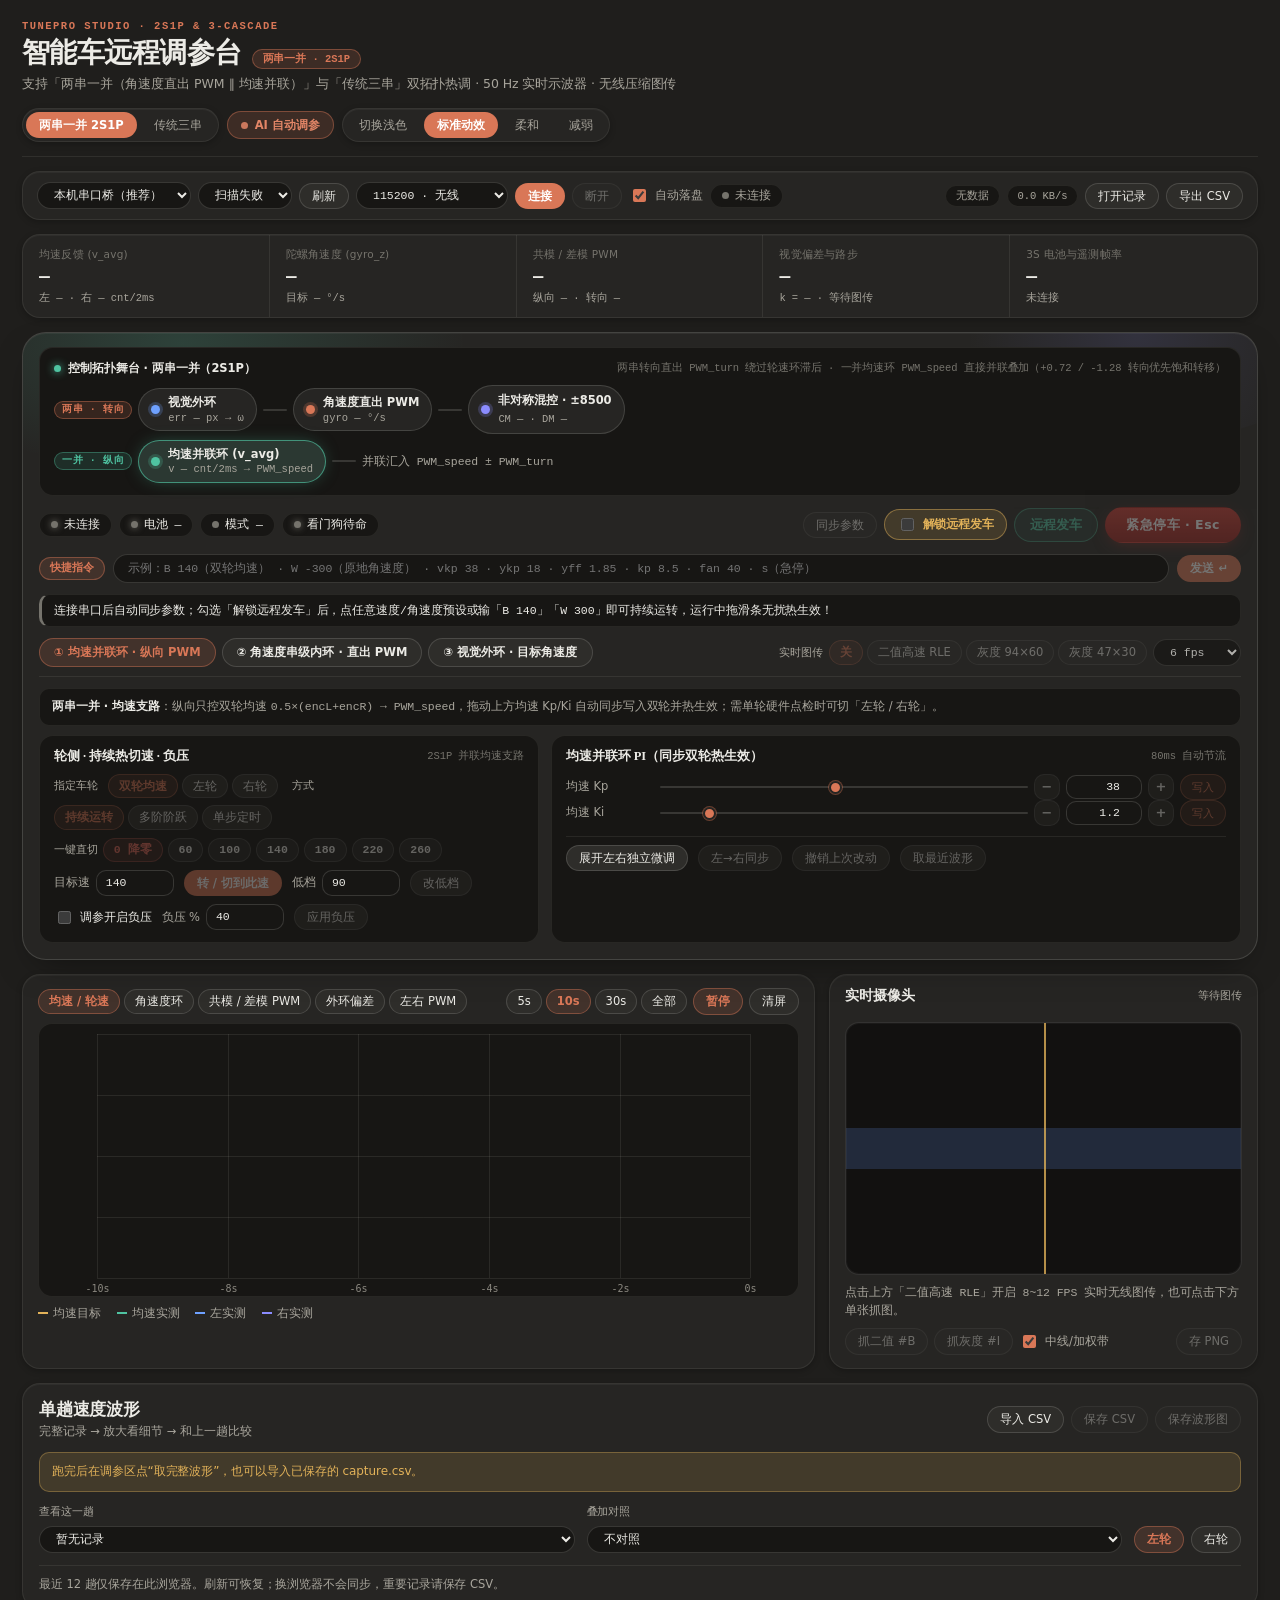
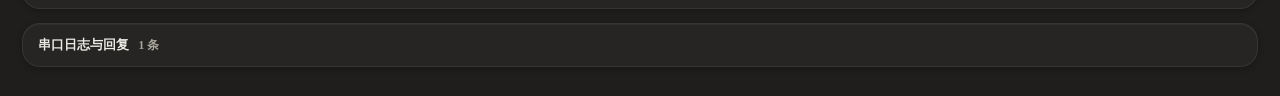
==== commit 4275b794: "feat: add AI auto-tuning mode, safety guardrails, and TC264 tuning skill (v1.1.0)" ====
--- a/web/index.html
+++ b/web/index.html
@@ -25,6 +25,9 @@
           <button type="button" data-topology-btn="2s1p" aria-pressed="true" title="转向：视觉外环→陀螺角速度直出PWM；纵向：均速环并联叠加">两串一并 2S1P</button>
           <button type="button" data-topology-btn="3cascade" aria-pressed="false" title="传统三级串级：视觉外环→角速度中环→左右轮速内环">传统三串</button>
         </div>
+        <button type="button" class="tp-ai-toggle" data-ai-toggle aria-expanded="false" title="打开 / 收起 AI 自动调参面板">
+          <span class="tp-ai-dot" data-ai-dot></span>AI 自动调参
+        </button>
         <div class="tp-pill-group" role="group" aria-label="外观与动效">
           <button type="button" data-theme-toggle>切换浅色</button>
           <button type="button" data-motion-btn="standard" aria-pressed="true">标准动效</button>
@@ -98,6 +101,9 @@
     <!-- 活的控制环路舞台 + 调参控制台 -->
     <div data-tune-pro></div>
 
+    <!-- AI 自动调参工作台面板（默认折叠，点击顶栏按钮展开） -->
+    <section data-ai-tuner hidden></section>
+
     <!-- 中间实时区：左 50Hz 主示波器 + 右实时压缩图传 -->
     <main class="tp-live-grid">
       <section class="tp-card tp-scope-card">
--- a/web/app.css
+++ b/web/app.css
@@ -864,10 +864,307 @@
 .tp-log-card pre [data-k=event]  { color: var(--c-cobalt); }
 .tp-log-card pre [data-k=status] { color: var(--c-fg-dim); }
 
+/* ---------- AI Auto-Tuner Drawer & Board ---------- */
+.tp-ai-toggle {
+  display: inline-flex;
+  align-items: center;
+  gap: 7px;
+  padding: 6px 13px;
+  border-radius: var(--r-pill);
+  border: 1px solid var(--c-accent-border);
+  background: var(--c-accent-soft);
+  color: var(--c-accent-strong);
+  font-weight: 600;
+  font-size: var(--text-xs);
+  cursor: pointer;
+  transition: background var(--dur-fast) var(--ease-out), border-color var(--dur-fast) var(--ease-out), transform var(--dur-micro) var(--ease-out);
+}
+.tp-ai-toggle:hover {
+  background: color-mix(in srgb, var(--c-accent) 24%, transparent);
+}
+.tp-ai-toggle[aria-expanded="true"] {
+  background: var(--c-accent);
+  color: #fff;
+  border-color: var(--c-accent);
+}
+.tp-ai-dot {
+  width: 7px;
+  height: 7px;
+  border-radius: 50%;
+  background: currentColor;
+  opacity: 0.85;
+}
+.tp-ai-toggle[data-running="true"] .tp-ai-dot {
+  background: var(--c-emerald);
+  box-shadow: 0 0 8px var(--c-emerald);
+}
+
+.ait-panel {
+  display: grid;
+  gap: 12px;
+  border-color: var(--c-accent-border);
+}
+.ait-panel[hidden] { display: none; }
+.ait-head {
+  display: flex;
+  flex-wrap: wrap;
+  align-items: flex-start;
+  justify-content: space-between;
+  gap: 10px;
+}
+.ait-title-row {
+  display: flex;
+  flex-wrap: wrap;
+  align-items: center;
+  gap: 8px;
+}
+.ait-sub {
+  margin: 4px 0 0;
+  font-size: var(--text-xs);
+  color: var(--c-fg-muted);
+}
+.ait-head-actions { display: flex; gap: 6px; }
+.ait-badge, .ait-port-tag, .ait-tag {
+  display: inline-flex;
+  align-items: center;
+  padding: 2px 9px;
+  border-radius: var(--r-pill);
+  font: 600 var(--text-2xs)/1.4 var(--font-mono);
+  background: var(--c-bg-sunken);
+  border: 1px solid var(--c-line-strong);
+  color: var(--c-fg-muted);
+}
+.ait-badge[data-level="good"], .ait-port-tag[data-level="good"], .ait-tag[data-level="good"] {
+  background: var(--c-emerald-soft);
+  border-color: color-mix(in srgb, var(--c-emerald) 40%, transparent);
+  color: var(--c-emerald);
+}
+.ait-badge[data-level="busy"] {
+  background: var(--c-accent-soft);
+  border-color: var(--c-accent-border);
+  color: var(--c-accent-strong);
+}
+.ait-badge[data-level="warn"], .ait-port-tag[data-level="warn"], .ait-tag[data-level="warn"] {
+  background: var(--c-amber-soft);
+  border-color: color-mix(in srgb, var(--c-amber) 40%, transparent);
+  color: var(--c-amber);
+}
+.ait-badge[data-level="bad"], .ait-tag[data-level="bad"] {
+  background: var(--c-err-soft);
+  border-color: color-mix(in srgb, var(--c-err) 45%, transparent);
+  color: var(--c-err);
+}
+.ait-warn-bar {
+  padding: 8px 12px;
+  border-radius: var(--r-sm);
+  background: var(--c-amber-soft);
+  border: 1px solid color-mix(in srgb, var(--c-amber) 40%, transparent);
+  color: var(--c-amber);
+  font-size: var(--text-xs);
+}
+.ait-grid {
+  display: grid;
+  grid-template-columns: minmax(340px, 0.92fr) minmax(420px, 1.38fr);
+  gap: 12px;
+}
+.ait-box {
+  background: var(--c-bg-sunken);
+  border: 1px solid var(--c-line);
+  border-radius: var(--r-md);
+  padding: 12px 14px;
+  display: grid;
+  gap: 10px;
+  align-content: start;
+  min-width: 0;
+}
+.ait-box h5 {
+  margin: 0;
+  display: flex;
+  flex-wrap: wrap;
+  align-items: baseline;
+  justify-content: space-between;
+  gap: 6px;
+  font: 600 var(--text-sm)/1.3 var(--font-sans);
+  color: var(--c-fg);
+}
+.ait-box h5 small {
+  font: 400 var(--text-2xs)/1.3 var(--font-mono);
+  color: var(--c-fg-dim);
+}
+.ait-form-grid {
+  display: grid;
+  grid-template-columns: repeat(2, minmax(0, 1fr));
+  gap: 8px 10px;
+}
+.ait-span-2 { grid-column: 1 / -1; }
+.ait-field {
+  display: grid;
+  gap: 4px;
+  font-size: var(--text-2xs);
+  color: var(--c-fg-muted);
+}
+.ait-field input[type="text"],
+.ait-field input[type="password"],
+.ait-field input[type="number"],
+.ait-field select {
+  width: 100%;
+  min-width: 0;
+  box-sizing: border-box;
+  padding: 6px 9px;
+  border-radius: var(--r-sm);
+  border: 1px solid var(--c-line-strong);
+  background: var(--c-surface);
+  color: var(--c-fg);
+  font: 400 var(--text-xs)/1.35 var(--font-sans);
+}
+.ait-field input[type="number"] { font-family: var(--font-mono); }
+.ait-check-field {
+  display: flex;
+  align-items: center;
+  gap: 7px;
+  align-self: end;
+  padding: 6px 8px;
+  border-radius: var(--r-sm);
+  background: var(--c-surface);
+  border: 1px solid var(--c-line);
+  color: var(--c-fg);
+  cursor: pointer;
+}
+.ait-divider {
+  height: 1px;
+  background: var(--c-line);
+}
+.ait-realcar-gate {
+  padding: 8px 10px;
+  border-radius: var(--r-sm);
+  background: var(--c-amber-soft);
+  border: 1px solid color-mix(in srgb, var(--c-amber) 40%, transparent);
+}
+.ait-gate-chk {
+  display: flex;
+  align-items: flex-start;
+  gap: 8px;
+  font-size: var(--text-xs);
+  color: var(--c-fg);
+  cursor: pointer;
+}
+.ait-actions {
+  display: flex;
+  flex-wrap: wrap;
+  gap: 6px;
+}
+.ait-stop-btn {
+  margin-left: auto;
+  border-color: color-mix(in srgb, var(--c-err) 55%, transparent);
+  background: var(--c-err-soft);
+  color: var(--c-err);
+  font-weight: 600;
+}
+.ait-stop-btn:hover:not(:disabled) {
+  background: var(--c-err);
+  color: #fff;
+}
+.ait-board-head {
+  display: flex;
+  align-items: center;
+  justify-content: space-between;
+  gap: 8px;
+}
+.ait-progress-txt {
+  font: 600 var(--text-xs)/1.2 var(--font-mono);
+  color: var(--c-fg-muted);
+}
+.ait-status-line {
+  padding: 7px 10px;
+  border-radius: var(--r-sm);
+  background: var(--c-surface);
+  border: 1px solid var(--c-line);
+  font-size: var(--text-xs);
+  color: var(--c-fg);
+}
+.ait-best-card {
+  display: flex;
+  flex-wrap: wrap;
+  align-items: center;
+  justify-content: space-between;
+  gap: 8px;
+  padding: 9px 12px;
+  border-radius: var(--r-sm);
+  background: color-mix(in srgb, var(--c-emerald) 10%, var(--c-surface));
+  border: 1px solid color-mix(in srgb, var(--c-emerald) 32%, transparent);
+}
+.ait-best-lbl {
+  display: block;
+  font-size: var(--text-2xs);
+  color: var(--c-emerald);
+}
+.ait-best-params {
+  font: 600 var(--text-xs)/1.4 var(--font-mono);
+  color: var(--c-fg);
+}
+.ait-best-metrics {
+  font: 500 var(--text-2xs)/1.4 var(--font-mono);
+  color: var(--c-fg-muted);
+}
+.ait-bounds-strip {
+  font: 400 var(--text-2xs)/1.35 var(--font-mono);
+  color: var(--c-fg-dim);
+}
+.ait-table-wrap {
+  overflow: auto;
+  max-height: 260px;
+  border-radius: var(--r-sm);
+  border: 1px solid var(--c-line);
+  background: var(--c-surface);
+}
+.ait-table {
+  width: 100%;
+  border-collapse: collapse;
+  font-size: var(--text-xs);
+}
+.ait-table th, .ait-table td {
+  padding: 6px 8px;
+  text-align: left;
+  border-bottom: 1px solid var(--c-line);
+  vertical-align: top;
+}
+.ait-table th {
+  position: sticky;
+  top: 0;
+  background: var(--c-surface-2);
+  color: var(--c-fg-muted);
+  font: 600 var(--text-2xs)/1.2 var(--font-sans);
+  white-space: nowrap;
+}
+.ait-table tr.is-best td {
+  background: color-mix(in srgb, var(--c-emerald) 8%, transparent);
+}
+.ait-mono { font-family: var(--font-mono); white-space: nowrap; }
+.ait-star { color: var(--c-amber); margin-left: 3px; }
+.ait-reason { margin-left: 5px; color: var(--c-fg); line-height: 1.4; }
+.ait-notes { margin-top: 3px; font-size: var(--text-2xs); color: var(--c-amber); }
+.ait-empty { text-align: center; padding: 20px 10px !important; color: var(--c-fg-dim); }
+.ait-skill-hint {
+  display: flex;
+  flex-wrap: wrap;
+  align-items: center;
+  gap: 6px;
+  font-size: var(--text-2xs);
+  color: var(--c-fg-dim);
+}
+.ait-skill-hint code {
+  padding: 2px 6px;
+  border-radius: var(--r-xs);
+  background: var(--c-surface);
+  border: 1px solid var(--c-line);
+  font-family: var(--font-mono);
+  color: var(--c-fg-muted);
+}
+
 @media (max-width: 1120px) {
   .tp-kpi-strip { grid-template-columns: repeat(3, minmax(0, 1fr)); }
   .tp-kpi { border-bottom: 1px solid var(--c-line); }
-  .tp-live-grid, .rtp-controls-grid { grid-template-columns: minmax(0, 1fr); }
+  .tp-live-grid, .rtp-controls-grid, .ait-grid { grid-template-columns: minmax(0, 1fr); }
 }
 @media (max-width: 680px) {
   .tp-shell { padding: 14px 12px 22px; }
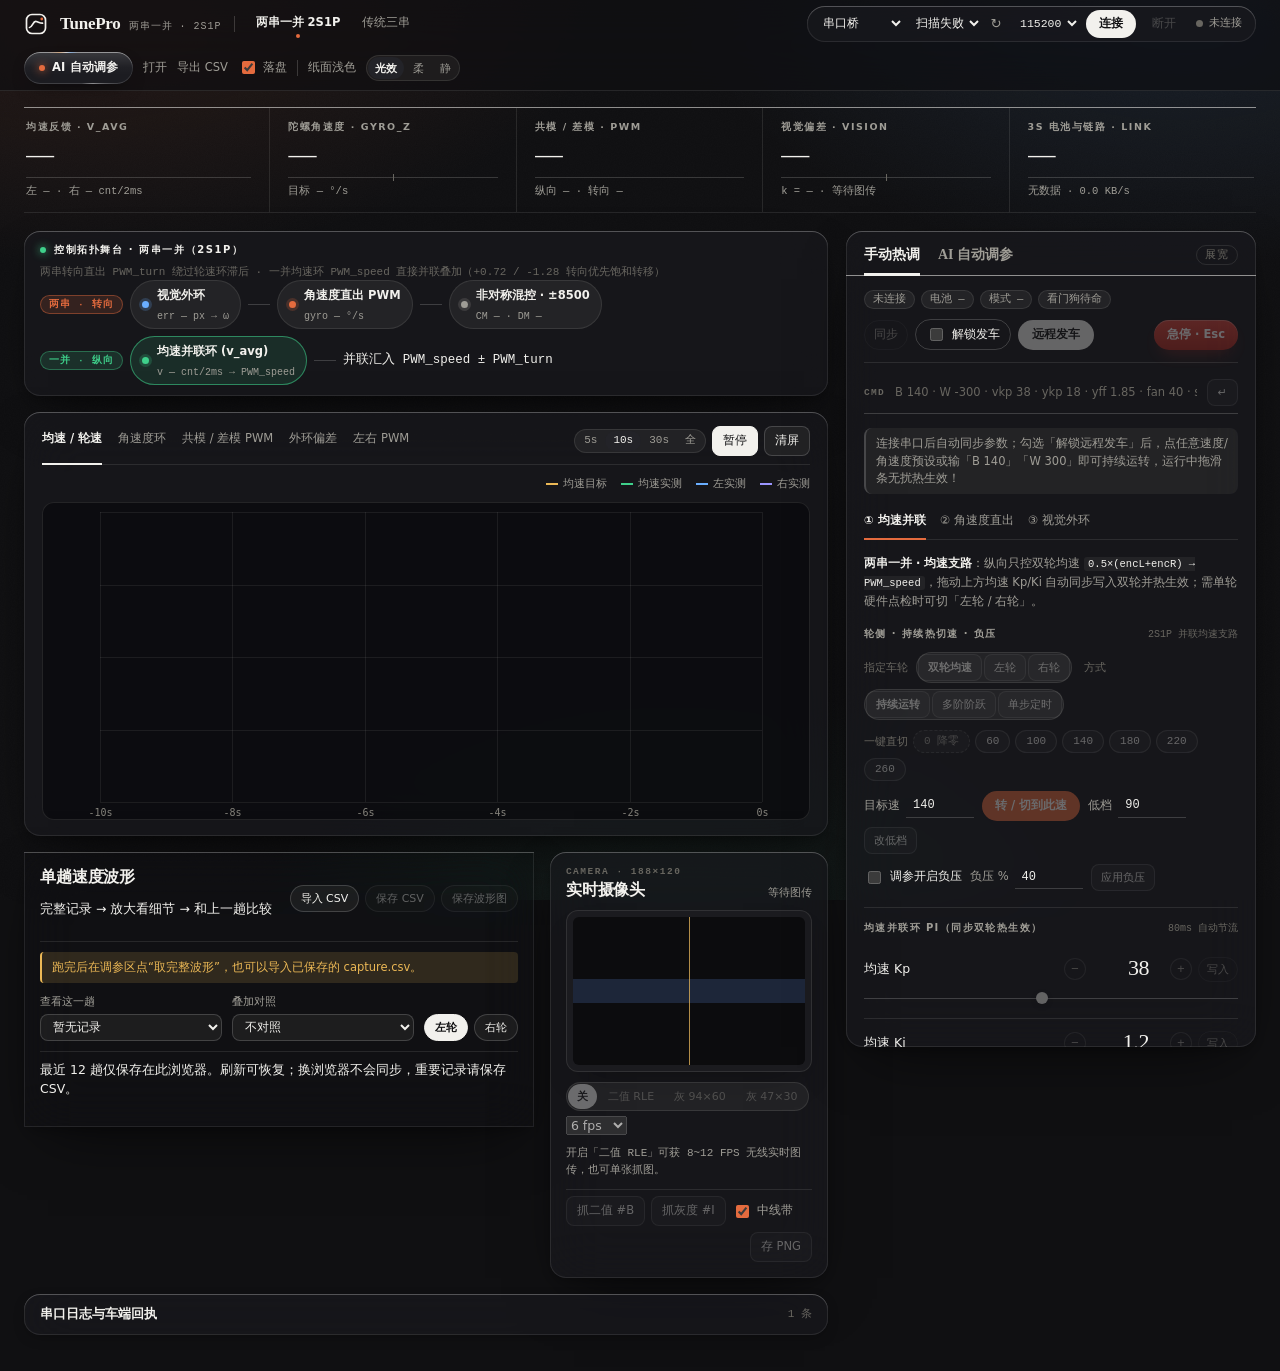
==== commit e67c815e: "feat(ui): optical liquid glass & minimal editorial workbench redesign (v1.2.0)" ====
--- a/web/index.html
+++ b/web/index.html
@@ -3,170 +3,217 @@
 <head>
   <meta charset="utf-8">
   <meta name="viewport" content="width=device-width, initial-scale=1">
-  <title>TunePro Studio · 智能车两串一并 &amp; 三环远程调参台</title>
+  <title>TunePro · 智能车光学玻璃调参工作台</title>
   <link rel="stylesheet" href="./tokens.css">
   <link rel="stylesheet" href="./lib/robot-speed-scope.css">
   <link rel="stylesheet" href="./app.css">
 </head>
 <body class="rl-root">
-  <div class="tp-shell">
-    <!-- 顶栏：标题、拓扑切换、深浅主题与动效档位 -->
-    <header class="tp-masthead">
-      <div class="tp-mast-left">
-        <div class="tp-kicker">TUNEPRO STUDIO · 2S1P &amp; 3-CASCADE</div>
-        <div class="tp-title-row">
-          <h1>智能车远程调参台</h1>
-          <span class="tp-badge-ver" data-topo-pill>两串一并 · 2S1P</span>
-        </div>
-        <p class="tp-subtitle">支持「两串一并（角速度直出 PWM ∥ 均速并联）」与「传统三串」双拓扑热调 · 50 Hz 实时示波器 · 无线压缩图传</p>
-      </div>
-      <div class="tp-mast-tools">
-        <div class="tp-pill-group" role="group" aria-label="控制拓扑切换">
+  <!-- 环境物理光源层与纸面微粒（纯静态 GPU 层，不占主线程） -->
+  <div class="tp-ambient" aria-hidden="true"></div>
+
+  <!-- 1. 顶部吸顶液态毛玻璃导航栏 -->
+  <header class="tp-nav">
+    <div class="tp-nav-inner">
+      <div class="tp-brand-group">
+        <svg class="tp-brand-mark" viewBox="0 0 24 24" aria-hidden="true">
+          <rect x="2.5" y="2.5" width="19" height="19" rx="5.5"/>
+          <path d="M5.5 15.5 C8.5 15.5, 9 8.5, 12.2 9.5 C15 10.4, 15.8 11.2, 18.5 11.2"/>
+          <circle cx="17.8" cy="7" r="1.4" class="tp-brand-dot"/>
+        </svg>
+        <div class="tp-brand-copy">
+          <span class="tp-brand-name">TunePro</span>
+          <span class="tp-brand-ver" data-topo-pill>两串一并 · 2S1P</span>
+        </div>
+        <span class="tp-nav-sep" aria-hidden="true"></span>
+        <nav class="tp-topo-tabs" role="group" aria-label="控制拓扑切换">
           <button type="button" data-topology-btn="2s1p" aria-pressed="true" title="转向：视觉外环→陀螺角速度直出PWM；纵向：均速环并联叠加">两串一并 2S1P</button>
           <button type="button" data-topology-btn="3cascade" aria-pressed="false" title="传统三级串级：视觉外环→角速度中环→左右轮速内环">传统三串</button>
-        </div>
-        <button type="button" class="tp-ai-toggle" data-ai-toggle aria-expanded="false" title="打开 / 收起 AI 自动调参面板">
-          <span class="tp-ai-dot" data-ai-dot></span>AI 自动调参
-        </button>
-        <div class="tp-pill-group" role="group" aria-label="外观与动效">
-          <button type="button" data-theme-toggle>切换浅色</button>
-          <button type="button" data-motion-btn="standard" aria-pressed="true">标准动效</button>
-          <button type="button" data-motion-btn="subtle" aria-pressed="false">柔和</button>
-          <button type="button" data-motion-btn="off" aria-pressed="false">减弱</button>
-        </div>
-      </div>
-    </header>
-
-    <!-- 串口连接与记录栏 -->
-    <section class="tp-connbar" aria-label="串口连接与离线记录">
-      <div class="tp-conn-row">
+        </nav>
+      </div>
+
+      <!-- 中部内联毛玻璃连接胶囊 -->
+      <div class="tp-conn-capsule" aria-label="串口连接">
         <select data-transport aria-label="连接方式">
-          <option value="bridge">本机串口桥（推荐）</option>
-          <option value="webserial">WebSerial 直连</option>
+          <option value="bridge">串口桥</option>
+          <option value="webserial">WebSerial</option>
         </select>
         <span class="tp-bridge-box" data-bridge-box>
           <select data-port aria-label="串口号"><option value="">扫描中…</option></select>
-          <button type="button" data-refresh>刷新</button>
+          <button type="button" class="tp-icon-btn" data-refresh title="刷新串口列表" aria-label="刷新串口">↻</button>
         </span>
         <select data-baud aria-label="波特率">
-          <option value="115200" selected>115200 · 无线</option>
+          <option value="115200" selected>115200</option>
           <option value="460800">460800</option>
           <option value="921600">921600</option>
-          <option value="3000000">3000000 · 下载器</option>
+          <option value="3000000">3M</option>
         </select>
-        <button type="button" class="tp-btn-accent" data-connect>连接</button>
-        <button type="button" data-disconnect disabled>断开</button>
-        <label class="tp-chk" data-autolog-wrap title="每趟发车到停车自动保存 m2-decoded.csv 到本地目录">
-          <input type="checkbox" data-autolog checked> 自动落盘
+        <button type="button" class="tp-btn-ink" data-connect>连接</button>
+        <button type="button" class="tp-btn-ghost" data-disconnect disabled>断开</button>
+        <span class="tp-conn-dot" data-conn-text data-on="false">未连接</span>
+      </div>
+
+      <!-- 右侧：物理折射光感 AI 主按钮 + 极简文件/外观控制 -->
+      <div class="tp-nav-tools">
+        <button type="button" class="tp-optic-btn tp-ai-toggle" data-ai-toggle aria-expanded="false" title="切换 AI 自动调参面板">
+          <span class="tp-ai-dot" data-ai-dot></span>AI 自动调参
+        </button>
+        <label class="tp-nav-link" title="导入离线 .bin / .csv 遥测记录">打开<input type="file" data-open accept=".bin,.raw,.log,.txt,.csv"></label>
+        <button type="button" class="tp-nav-link" data-save-csv>导出 CSV</button>
+        <label class="tp-nav-chk" data-autolog-wrap title="每趟发车到停车自动保存 m2-decoded.csv 到本地目录">
+          <input type="checkbox" data-autolog checked> 落盘
         </label>
-        <span class="tp-conn-dot" data-conn-text data-on="false">未连接</span>
-      </div>
-      <div class="tp-meta-row">
-        <span class="tp-pill" data-rate>无数据</span>
-        <span class="tp-pill" data-link>0 KB/s</span>
-        <label class="tp-file-btn">打开记录<input type="file" data-open accept=".bin,.raw,.log,.txt,.csv"></label>
-        <button type="button" data-save-csv>导出 CSV</button>
+        <span class="tp-nav-sep" aria-hidden="true"></span>
+        <button type="button" class="tp-nav-link" data-theme-toggle>纸面浅色</button>
+        <div class="tp-motion-mini" role="group" aria-label="动效档位">
+          <button type="button" data-motion-btn="standard" aria-pressed="true" title="标准物理光效">光效</button>
+          <button type="button" data-motion-btn="subtle" aria-pressed="false" title="柔和动效">柔</button>
+          <button type="button" data-motion-btn="off" aria-pressed="false" title="关闭动效">静</button>
+        </div>
+      </div>
+    </div>
+  </header>
+
+  <div class="tp-shell">
+    <!-- 2. 极简细线核心遥测带（无外框盒子，纯排版刻度 + 1px 动态标尺） -->
+    <section class="tp-kpi-strip" aria-label="实时核心遥测">
+      <div class="tp-kpi">
+        <span class="tp-kpi-lbl" data-kpi-speed-lbl>均速反馈 · V_AVG</span>
+        <strong class="tp-kpi-val" data-kpi-speed>—</strong>
+        <span class="tp-meter" data-kpi-meter="speed"><i></i></span>
+        <small class="tp-kpi-sub" data-kpi-speed-sub>左 — · 右 — cnt/2ms</small>
+      </div>
+      <div class="tp-kpi">
+        <span class="tp-kpi-lbl">陀螺角速度 · GYRO_Z</span>
+        <strong class="tp-kpi-val" data-kpi-gyro>—</strong>
+        <span class="tp-meter is-center" data-kpi-meter="gyro"><i></i></span>
+        <small class="tp-kpi-sub" data-kpi-gyro-sub>目标 — °/s</small>
+      </div>
+      <div class="tp-kpi">
+        <span class="tp-kpi-lbl">共模 / 差模 · PWM</span>
+        <strong class="tp-kpi-val" data-kpi-pwm>—</strong>
+        <span class="tp-meter" data-kpi-meter="pwm"><i></i></span>
+        <small class="tp-kpi-sub" data-kpi-pwm-sub>纵向 — · 转向 —</small>
+      </div>
+      <div class="tp-kpi">
+        <span class="tp-kpi-lbl">视觉偏差 · VISION</span>
+        <strong class="tp-kpi-val" data-kpi-vis>—</strong>
+        <span class="tp-meter is-center" data-kpi-meter="vis"><i></i></span>
+        <small class="tp-kpi-sub" data-kpi-vis-sub>k = — · 等待图传</small>
+      </div>
+      <div class="tp-kpi">
+        <span class="tp-kpi-lbl">3S 电池与链路 · LINK</span>
+        <strong class="tp-kpi-val" data-kpi-bat>—</strong>
+        <span class="tp-meter" data-kpi-meter="bat"><i></i></span>
+        <small class="tp-kpi-sub" data-kpi-bat-sub><span data-rate>无数据</span> · <span data-link>0 KB/s</span></small>
       </div>
     </section>
 
-    <!-- 五列实时遥测统计带 -->
-    <section class="tp-kpi-strip" aria-label="实时核心遥测">
-      <div class="tp-kpi">
-        <span class="tp-kpi-lbl" data-kpi-speed-lbl>均速反馈 (v_avg)</span>
-        <strong class="tp-kpi-val" data-kpi-speed>—</strong>
-        <small class="tp-kpi-sub" data-kpi-speed-sub>左 — · 右 — cnt/2ms</small>
-      </div>
-      <div class="tp-kpi">
-        <span class="tp-kpi-lbl">陀螺角速度 (gyro_z)</span>
-        <strong class="tp-kpi-val" data-kpi-gyro>—</strong>
-        <small class="tp-kpi-sub" data-kpi-gyro-sub>目标 — °/s</small>
-      </div>
-      <div class="tp-kpi">
-        <span class="tp-kpi-lbl">共模 / 差模 PWM</span>
-        <strong class="tp-kpi-val" data-kpi-pwm>—</strong>
-        <small class="tp-kpi-sub" data-kpi-pwm-sub>纵向 — · 转向 —</small>
-      </div>
-      <div class="tp-kpi">
-        <span class="tp-kpi-lbl">视觉偏差与路步</span>
-        <strong class="tp-kpi-val" data-kpi-vis>—</strong>
-        <small class="tp-kpi-sub" data-kpi-vis-sub>k = — · 等待图传</small>
-      </div>
-      <div class="tp-kpi">
-        <span class="tp-kpi-lbl">3S 电池与遥测帧率</span>
-        <strong class="tp-kpi-val" data-kpi-bat>—</strong>
-        <small class="tp-kpi-sub" data-kpi-bat-sub>未连接</small>
-      </div>
-    </section>
-
-    <!-- 活的控制环路舞台 + 调参控制台 -->
-    <div data-tune-pro></div>
-
-    <!-- AI 自动调参工作台面板（默认折叠，点击顶栏按钮展开） -->
-    <section data-ai-tuner hidden></section>
-
-    <!-- 中间实时区：左 50Hz 主示波器 + 右实时压缩图传 -->
-    <main class="tp-live-grid">
-      <section class="tp-card tp-scope-card">
-        <div class="tp-card-head">
-          <div class="rl-seg" role="group" aria-label="主波形视图">
-            <button type="button" data-view="speed" aria-pressed="true">均速 / 轮速</button>
-            <button type="button" data-view="yaw" aria-pressed="false">角速度环</button>
-            <button type="button" data-view="pwm_split" aria-pressed="false" title="两串一并专属：纵向并联共模 PWM vs 转向串级差模 PWM">共模 / 差模 PWM</button>
-            <button type="button" data-view="outer" aria-pressed="false">外环偏差</button>
-            <button type="button" data-view="pwm" aria-pressed="false">左右 PWM</button>
-          </div>
-          <div class="tp-diag-chips" data-diag></div>
-          <div class="tp-scope-tools">
-            <div class="rl-seg" role="group" aria-label="时间窗">
-              <button type="button" data-span="5" aria-pressed="false">5s</button>
-              <button type="button" data-span="10" aria-pressed="true">10s</button>
-              <button type="button" data-span="30" aria-pressed="false">30s</button>
-              <button type="button" data-span="0" aria-pressed="false">全部</button>
-            </div>
-            <button type="button" data-follow aria-pressed="true">暂停</button>
-            <button type="button" data-clear-plot>清屏</button>
-          </div>
-        </div>
-        <div class="tp-plot-wrap">
-          <canvas data-main-chart></canvas>
-          <div class="tp-readout" data-readout hidden></div>
-        </div>
-        <div class="tp-legend" data-legend></div>
-      </section>
-
-      <section class="tp-card tp-cam-card">
-        <div class="tp-card-head">
-          <strong class="tp-card-title">实时摄像头</strong>
-          <span class="tp-cam-meta" data-cam-title>等待图传</span>
-        </div>
-        <div class="tp-cam-stage">
-          <canvas width="188" height="120" data-cam-canvas></canvas>
-          <canvas width="188" height="120" data-cam-overlay></canvas>
-        </div>
-        <div class="tp-cam-stats" data-cam-stats>点击上方「二值高速 RLE」开启 8~12 FPS 实时无线图传，也可点击下方单张抓图。</div>
-        <div class="tp-cam-foot">
-          <button type="button" data-grab="bin" disabled title="兼容旧固件：抓单张二值图 (#B)">抓二值 #B</button>
-          <button type="button" data-grab="gray" disabled title="兼容旧固件：抓单张灰度图 (#I)">抓灰度 #I</button>
-          <label class="tp-chk"><input type="checkbox" data-guides checked> 中线/加权带</label>
-          <button type="button" data-save-png disabled>存 PNG</button>
-        </div>
-      </section>
-    </main>
-
-    <!-- 底部：板载 2/4ms 高清阶跃示波器 + 精简折叠串口日志 -->
-    <section class="tp-bottom-grid">
-      <div class="tp-card" data-speed-scope></div>
-      <details class="tp-card tp-log-card">
-        <summary>串口日志与回复 <span class="tp-sub" data-log-count>0 条</span></summary>
-        <div class="tp-log-bar">
-          <button type="button" data-log-clear>清空</button>
-          <button type="button" data-log-copy>复制</button>
-          <label class="tp-chk"><input type="checkbox" data-log-status> 显示 4Hz 状态行</label>
-        </div>
-        <pre data-log-pre></pre>
-      </details>
-    </section>
+    <!-- 3. 双栏玻璃工作室主体：左侧实时视觉舞台 | 右侧吸顶毛玻璃调参检查器 -->
+    <div class="tp-workspace" data-workspace>
+      <!-- 左侧舞台：环路拓扑条 → 50Hz 玻璃示波器 → 4ms 板载示波器 + 暗房相纸摄像头 → 折叠日志 -->
+      <div class="tp-stage-col">
+        <!-- 活的控制环路极简流光条（由 robot-tune-pro.js 挂载渲染） -->
+        <section class="tp-glass tp-stage-ribbon" data-stage-host aria-label="控制环路拓扑"></section>
+
+        <!-- 主 50 Hz 玻璃示波器 -->
+        <section class="tp-glass tp-scope-card">
+          <div class="tp-card-head">
+            <div class="tp-line-tabs" role="group" aria-label="主波形视图">
+              <button type="button" data-view="speed" aria-pressed="true">均速 / 轮速</button>
+              <button type="button" data-view="yaw" aria-pressed="false">角速度环</button>
+              <button type="button" data-view="pwm_split" aria-pressed="false" title="两串一并专属：纵向并联共模 PWM vs 转向串级差模 PWM">共模 / 差模 PWM</button>
+              <button type="button" data-view="outer" aria-pressed="false">外环偏差</button>
+              <button type="button" data-view="pwm" aria-pressed="false">左右 PWM</button>
+            </div>
+            <div class="tp-scope-tools">
+              <div class="tp-mini-seg" role="group" aria-label="时间窗">
+                <button type="button" data-span="5" aria-pressed="false">5s</button>
+                <button type="button" data-span="10" aria-pressed="true">10s</button>
+                <button type="button" data-span="30" aria-pressed="false">30s</button>
+                <button type="button" data-span="0" aria-pressed="false">全</button>
+              </div>
+              <button type="button" class="tp-btn-subtle" data-follow aria-pressed="true">暂停</button>
+              <button type="button" class="tp-btn-subtle" data-clear-plot>清屏</button>
+            </div>
+          </div>
+          <div class="tp-diag-bar">
+            <div class="tp-diag-chips" data-diag></div>
+            <div class="tp-legend" data-legend></div>
+          </div>
+          <div class="tp-plot-wrap">
+            <canvas data-main-chart></canvas>
+            <div class="tp-readout" data-readout hidden></div>
+          </div>
+        </section>
+
+        <!-- 下半舞台：左 4ms 高清阶跃示波器 + 右暗房相纸实时图传 -->
+        <div class="tp-substage">
+          <div class="tp-glass tp-scope-sub" data-speed-scope></div>
+
+          <section class="tp-glass tp-cam-card">
+            <div class="tp-cam-head">
+              <div>
+                <span class="tp-micro-kicker">CAMERA · 188×120</span>
+                <strong class="tp-card-title">实时摄像头</strong>
+              </div>
+              <span class="tp-cam-meta" data-cam-title>等待图传</span>
+            </div>
+            <div class="tp-cam-mat">
+              <div class="tp-cam-stage">
+                <canvas width="188" height="120" data-cam-canvas></canvas>
+                <canvas width="188" height="120" data-cam-overlay></canvas>
+              </div>
+            </div>
+            <div class="tp-cam-stream-host" data-cam-stream-host></div>
+            <div class="tp-cam-stats" data-cam-stats>开启「二值 RLE」可获 8~12 FPS 无线实时图传，也可单张抓图。</div>
+            <div class="tp-cam-foot">
+              <button type="button" class="tp-btn-subtle" data-grab="bin" disabled title="兼容旧固件：抓单张二值图 (#B)">抓二值 #B</button>
+              <button type="button" class="tp-btn-subtle" data-grab="gray" disabled title="兼容旧固件：抓单张灰度图 (#I)">抓灰度 #I</button>
+              <label class="tp-chk"><input type="checkbox" data-guides checked> 中线带</label>
+              <button type="button" class="tp-btn-subtle" data-save-png disabled>存 PNG</button>
+            </div>
+          </section>
+        </div>
+
+        <!-- 折叠串口日志 -->
+        <details class="tp-glass tp-log-card">
+          <summary>
+            <span>串口日志与车端回执</span>
+            <span class="tp-log-meta" data-log-count>0 条</span>
+          </summary>
+          <div class="tp-log-bar">
+            <button type="button" class="tp-btn-subtle" data-log-clear>清空</button>
+            <button type="button" class="tp-btn-subtle" data-log-copy>复制</button>
+            <label class="tp-chk"><input type="checkbox" data-log-status> 显示 4Hz 状态行</label>
+          </div>
+          <pre data-log-pre></pre>
+        </details>
+      </div>
+
+      <!-- 右侧吸顶毛玻璃调参检查器（手动热调 ↔ AI 自动调参无遮挡同屏切换） -->
+      <aside class="tp-inspector-col" aria-label="参数控制台">
+        <div class="tp-glass tp-inspector-shell">
+          <div class="tp-inspector-tabs" role="tablist" aria-label="调参工作模式">
+            <button type="button" role="tab" data-inspector-tab="manual" aria-selected="true">手动热调</button>
+            <button type="button" role="tab" data-inspector-tab="ai" aria-selected="false">
+              AI 自动调参 <span class="tp-tab-dot" data-inspector-ai-dot hidden></span>
+            </button>
+            <button type="button" class="tp-expand-btn" data-inspector-expand aria-pressed="false" title="展宽右侧面板以查看完整 AI 轮次表">展宽</button>
+          </div>
+
+          <div class="tp-inspector-body">
+            <!-- 手动三环热调工作台 -->
+            <div data-tune-pro></div>
+
+            <!-- AI 自动调参工作台 -->
+            <section data-ai-tuner hidden></section>
+          </div>
+        </div>
+      </aside>
+    </div>
   </div>
+
   <script type="module" src="./main.js"></script>
 </body>
 </html>
--- a/web/tokens.css
+++ b/web/tokens.css
@@ -1,170 +1,212 @@
 /* SPDX-License-Identifier: GPL-3.0-or-later */
 /* =====================================================================
-   TunePro Studio · Design Tokens (Warm Obsidian Dark & Parchment Light)
-   Zero external font or library dependencies.
+   TunePro Optical Glass & Minimal Geometry Design Tokens
+   Fuses physical frosted-glass light optics with archival paper/obsidian
+   editorial typography. Zero external font or library dependencies.
    ===================================================================== */
 
 :root {
   color-scheme: dark;
 
-  /* ---------- Typography ---------- */
+  /* ---------- Typography (3 roles: Serif display, Sans UI, Mono telemetry) ---------- */
   --font-sans: "Noto Sans SC", "PingFang SC", "HarmonyOS Sans SC", "Microsoft YaHei UI", system-ui, -apple-system, sans-serif;
   --font-serif: "Noto Serif SC", "Source Han Serif SC", "Songti SC", "Georgia", serif;
-  --font-mono: "JetBrains Mono", "Cascadia Mono", "SF Mono", "Consolas", ui-monospace, monospace;
-  --text-2xs: 10.5px;
+  --font-display: "Georgia", "Times New Roman", "Noto Serif SC", "Songti SC", serif;
+  --font-mono: "SF Mono", "Cascadia Code", "JetBrains Mono", "Consolas", ui-monospace, monospace;
+
+  --text-2xs: 10px;
   --text-xs: 11.5px;
   --text-sm: 12.5px;
   --text-md: 13.5px;
   --text-lg: 16px;
-  --text-display: clamp(22px, 2.2vw, 28px);
-  --tracking-ui: -0.005em;
-  --tracking-display: -0.02em;
-  --tracking-kicker: 0.14em;
-
-  /* ---------- Warm Obsidian Dark Neutrals (default) ---------- */
-  --c-bg: #1f1e1c;
-  --c-bg-sunken: #171614;
-  --c-surface: #262523;
-  --c-surface-2: #2e2d2a;
-  --c-surface-3: #383733;
-  --c-line: rgba(240, 238, 230, 0.08);
-  --c-line-strong: rgba(240, 238, 230, 0.15);
-  --c-fg: #ecebe6;
-  --c-fg-muted: #a8a59c;
-  --c-fg-dim: #75736c;
-
-  /* ---------- Studio Signature Spectrum ---------- */
-  --c-accent: #d97757;                  /* Studio terracotta clay */
-  --c-accent-strong: #e38667;
-  --c-accent-soft: rgba(217, 119, 87, 0.16);
-  --c-accent-border: rgba(217, 119, 87, 0.42);
-  --c-emerald: #4fc3a1;
-  --c-emerald-soft: rgba(79, 195, 161, 0.14);
-  --c-cobalt: #6ea1ff;
-  --c-cobalt-soft: rgba(110, 161, 255, 0.14);
-  --c-indigo: #8b8cff;
-  --c-amber: #e2b259;
-  --c-amber-soft: rgba(226, 178, 89, 0.15);
-  --c-err: #e56b5d;
-  --c-err-soft: rgba(229, 107, 93, 0.16);
-  --c-estop-top: #cf3d35;
-  --c-estop-bot: #9d2420;
-
-  /* ---------- Ambient Loop Glows ---------- */
-  --mood-speed: rgba(79, 195, 161, 0.18);
-  --mood-yaw: rgba(217, 119, 87, 0.20);
-  --mood-outer: rgba(110, 161, 255, 0.18);
-  --mood-aux: rgba(139, 140, 255, 0.12);
-
-  /* ---------- Oscilloscope & Chart Palette (read by Canvas) ---------- */
-  --rl-c1: #4fc3a1;   /* Emerald: primary feedback / L / CM PWM */
-  --rl-c2: #d97757;   /* Clay: gyro / DM PWM */
-  --rl-c3: #e2b259;   /* Warm Amber: target reference */
-  --rl-c4: #6ea1ff;   /* Cobalt: secondary wheel R */
-  --rl-c5: #e56b5d;   /* Coral: PWM / saturation */
-  --rl-c6: #8b8cff;   /* Indigo: R target */
-  --rl-grid: rgba(240, 238, 230, 0.085);
-  --rl-axis: #8a877f;
-  --rl-good: #4fc3a1;
-  --rl-warn: #e2b259;
-  --rl-bad: #e56b5d;
-  --rl-idle: #75736c;
+  --tracking-label: 0.16em;
+  --tracking-tight: -0.02em;
+
+  /* ---------- Obsidian Darkroom Palette (Default) ---------- */
+  --c-bg: #101012;
+  --c-bg-alt: #161619;
+  --c-bg-sunken: #0b0b0d;
+  --c-surface: #1b1b1f;
+  --c-surface-2: #232328;
+  --c-surface-3: #2c2c33;
+
+  --c-fg: #f2f1ed;
+  --c-fg-muted: #9f9d96;
+  --c-fg-dim: #686660;
+  --c-on-ink: #111113;
+
+  /* Hairline Architectural Rules */
+  --c-rule: rgba(242, 241, 237, 0.56);
+  --c-line: rgba(242, 241, 237, 0.10);
+  --c-line-strong: rgba(242, 241, 237, 0.18);
+  --c-fill: rgba(242, 241, 237, 0.055);
+  --c-fill-2: rgba(242, 241, 237, 0.105);
+
+  /* Physical Frosted Glass Optics (Dark) */
+  --glass-bg: rgba(26, 26, 31, 0.62);
+  --glass-bg-strong: rgba(24, 24, 29, 0.78);
+  --glass-nav: rgba(16, 16, 18, 0.74);
+  --glass-blur: blur(26px) saturate(180%);
+  --glass-rim-top: rgba(255, 255, 255, 0.19);
+  --glass-rim-edge: rgba(255, 255, 255, 0.09);
+  --glass-sheen: rgba(255, 255, 255, 0.075);
+  --glass-shadow: 0 24px 60px -24px rgba(0, 0, 0, 0.68), 0 4px 14px -4px rgba(0, 0, 0, 0.36);
+
+  /* Disciplined Accent Economy: Vermilion Signal + Precision Blue + Status Emerald */
+  --c-accent: #e46b3e;
+  --c-accent-strong: #f07e54;
+  --c-accent-soft: rgba(228, 107, 62, 0.15);
+  --c-accent-border: rgba(228, 107, 62, 0.42);
+  --c-cobalt: #6aaeff;
+  --c-cobalt-soft: rgba(106, 174, 255, 0.14);
+  --c-emerald: #3fd08b;
+  --c-emerald-soft: rgba(63, 208, 139, 0.14);
+  --c-amber: #ebb856;
+  --c-amber-soft: rgba(235, 184, 86, 0.15);
+  --c-err: #f0655c;
+  --c-err-soft: rgba(240, 101, 92, 0.16);
+  --c-indigo: #9b95ff;
+
+  /* Chromatic Specular Stops for Physical Rim Refraction */
+  --g1: #5ba8ff;
+  --g2: #c97ce6;
+  --g3: #f0655c;
+  --g4: #f29d4b;
+
+  /* Ambient Overhead 318deg Studio Light */
+  --amb-light-1: rgba(228, 107, 62, 0.13);
+  --amb-light-2: rgba(106, 174, 255, 0.11);
+  --amb-light-3: rgba(63, 208, 139, 0.07);
+  --grain-opacity: 0.24;
+
+  /* Canvas Oscilloscope Palette (read by Canvas via getComputedStyle) */
+  --rl-c1: #3fd08b;   /* Speed / Common-Mode */
+  --rl-c2: #e46b3e;   /* Gyro / Differential / Vermilion actual */
+  --rl-c3: #ebb856;   /* Target reference */
+  --rl-c4: #6aaeff;   /* Secondary channel / Outer */
+  --rl-c5: #f0655c;   /* Right PWM / Saturation */
+  --rl-c6: #9b95ff;   /* Secondary wheel R */
+  --rl-grid: rgba(242, 241, 237, 0.075);
+  --rl-axis: #85837c;
+  --rl-good: #3fd08b;
+  --rl-warn: #ebb856;
+  --rl-bad: #f0655c;
+  --rl-idle: #686660;
 
   /* Legacy alias bridge for speed-scope */
   --rb-text: var(--c-fg);
   --rb-muted: var(--c-fg-muted);
-  --rb-line: var(--c-line-strong);
-  --rl-card: var(--c-surface);
-
-  /* ---------- Radii & Shadows ---------- */
-  --r-xs: 6px;
-  --r-sm: 10px;
-  --r-md: 14px;
-  --r-lg: 18px;
-  --r-xl: 24px;
+  --rb-line: var(--c-line);
+  --rl-card: var(--glass-bg);
+
+  /* Crisp Geometric Radii */
+  --r-xs: 4px;
+  --r-sm: 8px;
+  --r-md: 12px;
+  --r-lg: 16px;
+  --r-xl: 20px;
   --r-pill: 999px;
-  --shadow-1: 0 1px 0 rgba(255, 255, 255, 0.04) inset, 0 2px 6px rgba(0, 0, 0, 0.24);
-  --shadow-2: 0 1px 0 rgba(255, 255, 255, 0.05) inset, 0 14px 36px -16px rgba(0, 0, 0, 0.52);
-
-  /* ---------- Motion Language ---------- */
-  --ease-out: cubic-bezier(.16, 1, .3, 1);
-  --ease-emph: cubic-bezier(.2, 0, 0, 1);
-  --spring-snappy: linear(0, 0.2348, 0.6075, 0.8763, 1.0076, 1.0451, 1.0389, 1.0198, 1.0036, 0.9966, 0.9961, 0.9984, 1);
-  --spring-soft: linear(0, 0.0861, 0.2786, 0.4997, 0.6977, 0.8487, 0.9475, 1.0018, 1.0254, 1.0294, 1.0228, 1.0127, 1.0039, 0.9988, 0.9971, 0.9977, 1);
-  --dur-micro: 120ms;
-  --dur-fast: 190ms;
-  --dur-base: 280ms;
-  --dur-expressive: 520ms;
-}
-
-/* ---------- Warm Alabaster Parchment Light Theme ---------- */
+
+  /* Physical Springs & iOS Easing Curves */
+  --ease-ios: cubic-bezier(0.32, 0.72, 0, 1);
+  --ease-out: cubic-bezier(0.22, 1, 0.36, 1);
+  --spring-snappy: cubic-bezier(0.25, 1.15, 0.4, 1);
+  --spring-interactive: cubic-bezier(0.2, 1, 0.3, 1);
+  --dur-micro: 110ms;
+  --dur-fast: 180ms;
+  --dur-base: 300ms;
+  --dur-slow: 520ms;
+}
+
+@supports (transition-timing-function: linear(0, 1)) {
+  :root {
+    --spring-snappy: linear(0, 0.0274, 0.095, 0.1853, 0.2859, 0.388, 0.4859, 0.5761, 0.6565, 0.7266, 0.7863, 0.8361, 0.877, 0.91, 0.9361, 0.9564, 0.9719, 0.9834, 0.9918, 0.9976, 1.0016, 1.0041, 1.0055, 1.0062, 1.0063, 1.006, 1.0055, 1.005, 1.0043, 1.0037, 1.0031, 1.0025, 1);
+    --spring-interactive: linear(0, 0.0459, 0.1517, 0.2824, 0.4162, 0.5405, 0.6491, 0.7397, 0.8126, 0.8693, 0.9123, 0.9439, 0.9663, 0.9818, 0.9921, 0.9985, 1.0023, 1.0042, 1.005, 1.0049, 1.0045, 1.0039, 1.0032, 1.0026, 1);
+  }
+}
+
+/* ---------- Archival Paper & Frosted White Glass Light Theme ---------- */
 html[data-theme="light"] {
   color-scheme: light;
 
-  --c-bg: #faf9f5;
-  --c-bg-sunken: #f3f1ea;
-  --c-surface: #ffffff;
-  --c-surface-2: #f6f4ee;
-  --c-surface-3: #ece9e0;
-  --c-line: rgba(31, 30, 28, 0.085);
-  --c-line-strong: rgba(31, 30, 28, 0.16);
-  --c-fg: #1f1e1c;
-  --c-fg-muted: #5e5b54;
-  --c-fg-dim: #8d8a82;
-
-  --c-accent: #c6613f;
-  --c-accent-strong: #b45333;
-  --c-accent-soft: rgba(198, 97, 63, 0.12);
-  --c-accent-border: rgba(198, 97, 63, 0.36);
-  --c-emerald: #1f8a68;
-  --c-emerald-soft: rgba(31, 138, 104, 0.11);
-  --c-cobalt: #2e67c9;
-  --c-cobalt-soft: rgba(46, 103, 201, 0.10);
-  --c-indigo: #5c5ce0;
-  --c-amber: #b47412;
-  --c-amber-soft: rgba(180, 116, 18, 0.12);
-  --c-err: #c93b33;
-  --c-err-soft: rgba(201, 59, 51, 0.11);
-  --c-estop-top: #c9362e;
-  --c-estop-bot: #9d221c;
-
-  --mood-speed: rgba(31, 138, 104, 0.11);
-  --mood-yaw: rgba(198, 97, 63, 0.12);
-  --mood-outer: rgba(46, 103, 201, 0.10);
-  --mood-aux: rgba(92, 92, 224, 0.08);
-
-  --rl-c1: #1a8764;
-  --rl-c2: #c6613f;
-  --rl-c3: #b8770f;
-  --rl-c4: #2d66c7;
-  --rl-c5: #c93b33;
-  --rl-c6: #6358d4;
-  --rl-grid: rgba(31, 30, 28, 0.085);
-  --rl-axis: #7a766d;
-  --rl-good: #1f8a68;
-  --rl-warn: #b47412;
-  --rl-bad: #c93b33;
-  --rl-idle: #8d8a82;
-
-  --shadow-1: 0 1px 0 rgba(255, 255, 255, 0.85) inset, 0 2px 8px rgba(31, 30, 28, 0.05);
-  --shadow-2: 0 1px 0 rgba(255, 255, 255, 0.9) inset, 0 14px 36px -18px rgba(31, 30, 28, 0.13);
-}
-
-/* ---------- Motion Tier Kill-Switches ---------- */
+  --c-bg: #efeeeb;
+  --c-bg-alt: #e7e5e0;
+  --c-bg-sunken: #e8e6e1;
+  --c-surface: #f7f6f3;
+  --c-surface-2: #efede8;
+  --c-surface-3: #e5e2db;
+
+  --c-fg: #121214;
+  --c-fg-muted: #5d5c58;
+  --c-fg-dim: #8a8881;
+  --c-on-ink: #f5f4f1;
+
+  --c-rule: rgba(18, 18, 20, 0.72);
+  --c-line: rgba(18, 18, 20, 0.10);
+  --c-line-strong: rgba(18, 18, 20, 0.18);
+  --c-fill: rgba(18, 18, 20, 0.045);
+  --c-fill-2: rgba(18, 18, 20, 0.085);
+
+  /* Physical Frosted Glass Optics (Light Paper Gallery) */
+  --glass-bg: rgba(250, 249, 246, 0.70);
+  --glass-bg-strong: rgba(252, 251, 248, 0.86);
+  --glass-nav: rgba(239, 238, 235, 0.80);
+  --glass-rim-top: rgba(255, 255, 255, 0.88);
+  --glass-rim-edge: rgba(18, 18, 20, 0.09);
+  --glass-sheen: rgba(255, 255, 255, 0.52);
+  --glass-shadow: 0 20px 50px -24px rgba(18, 18, 20, 0.18), 0 2px 8px -2px rgba(18, 18, 20, 0.06);
+
+  --c-accent: #d95926;
+  --c-accent-strong: #c2491a;
+  --c-accent-soft: rgba(217, 89, 38, 0.11);
+  --c-accent-border: rgba(217, 89, 38, 0.36);
+  --c-cobalt: #2c74d6;
+  --c-cobalt-soft: rgba(44, 116, 214, 0.10);
+  --c-emerald: #1f8a4c;
+  --c-emerald-soft: rgba(31, 138, 76, 0.10);
+  --c-amber: #b36b00;
+  --c-amber-soft: rgba(179, 107, 0, 0.11);
+  --c-err: #c93b32;
+  --c-err-soft: rgba(201, 59, 50, 0.11);
+  --c-indigo: #5652c9;
+
+  --amb-light-1: rgba(217, 89, 38, 0.085);
+  --amb-light-2: rgba(57, 135, 229, 0.075);
+  --amb-light-3: rgba(36, 138, 61, 0.055);
+  --grain-opacity: 0.42;
+
+  --rl-c1: #1f8a4c;
+  --rl-c2: #d95926;
+  --rl-c3: #b36b00;
+  --rl-c4: #2c74d6;
+  --rl-c5: #c93b32;
+  --rl-c6: #5652c9;
+  --rl-grid: rgba(18, 18, 20, 0.085);
+  --rl-axis: #6c6a64;
+  --rl-good: #1f8a4c;
+  --rl-warn: #b36b00;
+  --rl-bad: #c93b32;
+  --rl-idle: #8a8881;
+}
+
+/* ---------- Motion Intensity Tiers ---------- */
+html[data-motion="subtle"] {
+  --dur-micro: 80ms;
+  --dur-fast: 130ms;
+  --dur-base: 190ms;
+  --dur-slow: 260ms;
+}
+html[data-motion="off"] *,
+html[data-motion="off"] *::before,
+html[data-motion="off"] *::after {
+  animation-duration: 0.01ms !important;
+  animation-iteration-count: 1 !important;
+  transition-duration: 0.01ms !important;
+}
 @media (prefers-reduced-motion: reduce) {
-  :root {
-    --dur-micro: 1ms;
-    --dur-fast: 1ms;
-    --dur-base: 1ms;
-    --dur-expressive: 1ms;
+  *, *::before, *::after {
+    animation-duration: 0.01ms !important;
+    animation-iteration-count: 1 !important;
+    transition-duration: 0.01ms !important;
   }
 }
-html[data-motion="subtle"] {
-  --dur-expressive: 180ms;
-}
-html[data-motion="off"] {
-  --dur-micro: 1ms;
-  --dur-fast: 1ms;
-  --dur-base: 1ms;
-  --dur-expressive: 1ms;
-}
--- a/web/lib/robot-speed-scope.css
+++ b/web/lib/robot-speed-scope.css
@@ -1,110 +1,142 @@
 /* SPDX-License-Identifier: GPL-3.0-or-later */
+/* 4 ms 板载阶跃示波器：统一至光学玻璃与极简细线美学 */
 .rl-root .rs-scope {
   min-width: 0;
-  border: 1px solid var(--c-line, rgba(240, 238, 230, 0.08));
-  border-radius: var(--r-lg, 18px);
-  padding: 15px 16px;
-  background: var(--c-surface, #262523);
-  color: var(--c-fg, #ecebe6);
+  border: 0;
+  border-radius: 0;
+  padding: 15px 16px 16px;
+  background: transparent;
+  color: var(--c-fg);
 }
 .rl-root .rs-heading {
   display: flex;
   align-items: center;
   justify-content: space-between;
-  gap: 14px;
+  gap: 10px;
   flex-wrap: wrap;
+  padding-bottom: 10px;
+  border-bottom: 1px solid var(--c-line);
 }
 .rl-root .rs-heading h3 {
-  margin: 0 0 3px;
-  font: 600 17px/1.25 var(--font-serif, serif);
+  margin: 0 0 2px;
+  font: 600 16px/1.2 var(--font-serif);
   letter-spacing: -0.01em;
 }
 .rl-root .rs-actions,
 .rl-root .rs-side,
 .rl-root .rs-windows {
   display: flex;
-  gap: 7px;
+  gap: 6px;
   align-items: center;
   flex-wrap: wrap;
 }
+.rl-root .rs-scope button {
+  padding: 4px 10px;
+  border-radius: var(--r-pill);
+  border: 1px solid var(--c-line-strong);
+  background: var(--c-fill);
+  color: var(--c-fg);
+  font-size: 11px;
+}
+.rl-root .rs-scope button:hover:not(:disabled) {
+  background: var(--c-fill-2);
+  border-color: var(--c-rule);
+}
+.rl-root .rs-scope button[aria-pressed="true"] {
+  background: var(--c-fg);
+  color: var(--c-on-ink);
+  border-color: var(--c-fg);
+  font-weight: 600;
+}
 .rl-root .rs-notice {
-  margin: 12px 0;
-  padding: 9px 12px;
-  background: var(--c-amber-soft, rgba(226, 178, 89, 0.14));
-  border: 1px solid color-mix(in srgb, var(--c-amber, #e2b259) 34%, transparent);
-  border-radius: var(--r-sm, 10px);
-  font-size: 12px;
-  line-height: 1.65;
-  color: var(--c-amber, #e2b259);
+  margin: 10px 0;
+  padding: 7px 10px;
+  background: var(--c-amber-soft);
+  border-left: 2px solid var(--c-amber);
+  border-radius: var(--r-xs);
+  font-size: 11.5px;
+  line-height: 1.55;
+  color: var(--c-amber);
   overflow-wrap: anywhere;
 }
-.rl-root .rs-notice[data-complete=true] {
-  background: var(--c-emerald-soft, rgba(79, 195, 161, 0.14));
-  border-color: color-mix(in srgb, var(--c-emerald, #4fc3a1) 36%, transparent);
-  color: var(--c-emerald, #4fc3a1);
+.rl-root .rs-notice[data-complete="true"] {
+  background: var(--c-emerald-soft);
+  border-left-color: var(--c-emerald);
+  color: var(--c-emerald);
 }
 .rl-root .rs-controls {
   display: grid;
-  grid-template-columns: minmax(180px, 1fr) minmax(150px, 1fr) auto;
+  grid-template-columns: minmax(150px, 1fr) minmax(130px, 1fr) auto;
   align-items: end;
-  gap: 12px;
+  gap: 10px;
+  margin-top: 10px;
 }
 .rl-root .rs-controls label,
 .rl-root .rs-time label {
   display: grid;
-  gap: 5px;
-  font-size: 11px;
-  color: var(--c-fg-muted, #a8a59c);
+  gap: 4px;
+  font-size: 10.5px;
+  color: var(--c-fg-muted);
   min-width: 0;
 }
-.rl-root .rs-controls select {
+.rl-root .rs-controls select,
+.rl-root .rs-time input[type="number"] {
   width: 100%;
   min-width: 0;
-  max-width: 100%;
-  text-overflow: ellipsis;
+  padding: 5px 8px;
+  border-radius: var(--r-sm);
+  border: 1px solid var(--c-line-strong);
+  background: var(--c-fill);
+  color: var(--c-fg);
+  font: 500 11.5px/1.2 var(--font-mono);
 }
+.rl-root .rs-controls select option { background: var(--c-surface); color: var(--c-fg); }
 .rl-root .rs-meta {
-  margin: 12px 0 3px;
-  font: 500 12px/1.75 var(--font-mono, monospace);
+  margin: 10px 0 4px;
+  font: 400 11px/1.6 var(--font-mono);
+  color: var(--c-fg-muted);
   overflow-wrap: anywhere;
 }
+/* Editorial hairline metrics row */
 .rl-root .rs-metrics {
   display: grid;
   grid-template-columns: repeat(5, minmax(0, 1fr));
-  gap: 8px;
-  margin: 14px 0;
+  margin: 10px 0 12px;
+  border-top: 1px solid var(--c-line);
+  border-bottom: 1px solid var(--c-line);
 }
 .rl-root .rs-metrics > div {
-  padding: 10px 12px;
-  border: 1px solid var(--c-line, rgba(240, 238, 230, 0.08));
-  border-radius: var(--r-md, 14px);
-  background: var(--c-bg-sunken, #171614);
+  padding: 8px 10px;
+  border-right: 1px solid var(--c-line);
   min-width: 0;
 }
+.rl-root .rs-metrics > div:last-child { border-right: 0; }
 .rl-root .rs-metrics span {
   display: block;
-  font-size: 11px;
-  color: var(--c-fg-muted, #a8a59c);
+  font-size: 9.5px;
+  font-weight: 600;
+  letter-spacing: 0.1em;
+  color: var(--c-fg-muted);
 }
 .rl-root .rs-metrics strong {
   display: block;
-  font: 600 20px/1.45 var(--font-mono, monospace);
+  margin-top: 2px;
+  font: 400 20px/1.2 var(--font-display);
   font-variant-numeric: tabular-nums;
-  color: var(--c-fg, #ecebe6);
+  color: var(--c-fg);
 }
 .rl-root .rs-metrics small {
-  font-size: 11px;
-  font-weight: 400;
-  margin-left: 4px;
-  color: var(--c-fg-dim, #75736c);
+  font: 400 10px/1 var(--font-mono);
+  margin-left: 3px;
+  color: var(--c-fg-dim);
 }
-.rl-root .rs-metrics > p { grid-column: 1 / -1; }
-.rl-root .rs-windows { margin: 12px 0 8px; }
+.rl-root .rs-metrics > p { grid-column: 1 / -1; margin: 8px 0; font-size: 11.5px; color: var(--c-fg-muted); }
+.rl-root .rs-windows { margin: 10px 0 8px; }
 .rl-root .rs-figure {
   margin: 0;
-  background: var(--c-bg-sunken, #171614);
-  border: 1px solid var(--c-line, rgba(240, 238, 230, 0.08));
-  border-radius: var(--r-md, 14px);
+  background: color-mix(in srgb, var(--c-bg-sunken) 72%, transparent);
+  box-shadow: inset 0 0 0 1px var(--c-line);
+  border-radius: var(--r-md);
   overflow: hidden;
 }
 .rl-root .rs-figure figcaption {
@@ -112,71 +144,54 @@
   justify-content: space-between;
   flex-wrap: wrap;
   gap: 8px;
-  padding: 9px 12px;
+  padding: 7px 12px;
   font-size: 11px;
-  line-height: 1.65;
-  color: var(--c-fg-muted, #a8a59c);
-  border-bottom: 1px solid var(--c-line, rgba(240, 238, 230, 0.08));
+  color: var(--c-fg-muted);
+  border-bottom: 1px solid var(--c-line);
 }
 .rl-root .rs-figure canvas {
   display: block;
   width: 100%;
-  height: 264px;
+  height: 224px;
   touch-action: pan-y;
-}
-.rl-root .rs-figure canvas:focus-visible {
-  outline: 2px solid var(--c-accent, #d97757);
-  outline-offset: -3px;
 }
 .rl-root .rs-target,
 .rl-root .rs-feedback {
   display: inline-block;
-  width: 14px;
+  width: 12px;
   height: 2px;
   vertical-align: middle;
   margin-right: 5px;
-  background: var(--rl-c3, #e2b259);
+  background: var(--rl-c3);
 }
-.rl-root .rs-feedback {
-  background: var(--rs-feedback, var(--rl-c1));
-  margin-left: 14px;
-}
+.rl-root .rs-feedback { background: var(--rs-feedback, var(--rl-c1)); margin-left: 12px; }
 .rl-root .rs-readout {
   display: block;
-  min-height: 36px;
-  padding: 8px 4px;
-  font: 500 12px/1.75 var(--font-mono, monospace);
-  color: var(--c-fg, #ecebe6);
-  font-variant-numeric: tabular-nums;
+  min-height: 28px;
+  padding: 6px 4px;
+  font: 500 11px/1.6 var(--font-mono);
+  color: var(--c-fg);
   overflow-wrap: anywhere;
 }
-.rl-root .rs-pwm canvas { height: 112px; }
+.rl-root .rs-pwm canvas { height: 96px; }
 .rl-root .rs-time {
   display: grid;
-  grid-template-columns: 100px 100px 1fr;
-  gap: 12px;
+  grid-template-columns: 88px 88px 1fr;
+  gap: 10px;
   align-items: end;
-  margin: 12px 0;
+  margin: 10px 0;
 }
-.rl-root .rs-time input[type=number] { width: 100%; box-sizing: border-box; }
-.rl-root .rs-time input[type=range] {
-  width: 100%;
-  margin: 8px 0;
-  accent-color: var(--c-accent, #d97757);
+.rl-root .rs-time input[type="range"] { width: 100%; accent-color: var(--c-accent); }
+.rl-root .rs-storage {
+  margin-top: 10px;
+  padding-top: 8px;
+  border-top: 1px solid var(--c-line);
 }
-.rl-root .rs-storage {
-  margin-top: 12px;
-  padding-top: 10px;
-  border-top: 1px solid var(--c-line, rgba(240, 238, 230, 0.08));
-}
-@media (max-width: 700px) {
+@media (max-width: 720px) {
   .rl-root .rs-controls { grid-template-columns: 1fr 1fr; }
   .rl-root .rs-side { grid-column: 1 / -1; }
   .rl-root .rs-metrics { grid-template-columns: repeat(3, minmax(0, 1fr)); }
-  .rl-root .rs-metrics strong { font-size: 17px; }
-  .rl-root .rs-scope { padding: 12px; }
-  .rl-root .rs-figure canvas { height: 220px; }
-  .rl-root .rs-pwm canvas { height: 105px; }
+  .rl-root .rs-metrics > div { border-bottom: 1px solid var(--c-line); }
   .rl-root .rs-time { grid-template-columns: 1fr 1fr; }
   .rl-root .rs-pan { grid-column: 1 / -1; }
 }
--- a/web/app.css
+++ b/web/app.css
@@ -1,217 +1,388 @@
 /* SPDX-License-Identifier: GPL-3.0-or-later */
-/* TunePro Studio · Main Stylesheet */
+/* =====================================================================
+   TunePro Optical Glass & Minimal Editorial Geometry Stylesheet
+   ===================================================================== */
 
 *, *::before, *::after { box-sizing: border-box; }
-
-html, body {
-  margin: 0;
-  padding: 0;
-  min-height: 100vh;
+html, body { margin: 0; padding: 0; min-height: 100%; }
+[hidden] { display: none !important; }
+
+body.rl-root {
+  position: relative;
   background: var(--c-bg);
   color: var(--c-fg);
-  font: 400 var(--text-md)/1.5 var(--font-sans);
-  letter-spacing: var(--tracking-ui);
+  font: 400 var(--text-sm)/1.55 var(--font-sans);
   font-variant-numeric: tabular-nums;
   -webkit-font-smoothing: antialiased;
-  text-rendering: optimizeLegibility;
-  transition: background-color var(--dur-base) var(--ease-out), color var(--dur-base) var(--ease-out);
-}
-
-[hidden] { display: none !important; }
-[data-level=good] { --lv: var(--rl-good); }
-[data-level=warn] { --lv: var(--rl-warn); }
-[data-level=bad]  { --lv: var(--rl-bad); }
-[data-level=idle] { --lv: var(--rl-idle); }
-
-.tp-shell {
+  overflow-x: hidden;
+  transition: background var(--dur-base) var(--ease-ios), color var(--dur-base) var(--ease-ios);
+}
+
+/* ---------- Ambient Overhead Studio Light (318deg) + Archival Paper Grain ---------- */
+.tp-ambient {
+  position: fixed;
+  inset: 0;
+  z-index: 0;
+  pointer-events: none;
+  overflow: hidden;
+}
+.tp-ambient::before {
+  content: "";
+  position: absolute;
+  inset: -12%;
+  background:
+    radial-gradient(52% 42% at 14% 4%, var(--amb-light-1), transparent 70%),
+    radial-gradient(46% 38% at 84% 8%, var(--amb-light-2), transparent 68%),
+    radial-gradient(38% 36% at 52% 96%, var(--amb-light-3), transparent 72%);
+}
+.tp-ambient::after {
+  content: "";
+  position: absolute;
+  inset: 0;
+  opacity: var(--grain-opacity);
+  background-image: url("data:image/svg+xml;utf8,<svg xmlns='http://www.w3.org/2000/svg' width='160' height='160'><filter id='n'><feTurbulence type='fractalNoise' baseFrequency='.88' numOctaves='2' stitchTiles='stitch'/><feColorMatrix values='0 0 0 0 0 0 0 0 0 0 0 0 0 0 0 0 0 0 .075 0'/></filter><rect width='100%25' height='100%25' filter='url(%23n)'/></svg>");
+}
+html[data-theme="dark"] .tp-ambient::after { filter: invert(1); }
+
+/* ---------- Base Controls ---------- */
+button, input, select { font: inherit; color: inherit; }
+button {
+  background: none;
+  border: 0;
+  padding: 0;
+  cursor: pointer;
+  -webkit-tap-highlight-color: transparent;
+  transition:
+    color var(--dur-fast) var(--ease-out),
+    background var(--dur-fast) var(--ease-out),
+    border-color var(--dur-fast) var(--ease-out),
+    opacity var(--dur-fast) var(--ease-out),
+    transform var(--dur-micro) var(--spring-interactive);
+}
+button:disabled { opacity: 0.36; cursor: default; pointer-events: none; }
+button:active:not(:disabled) { transform: scale(0.975); }
+:focus-visible { outline: 1.5px solid var(--c-accent); outline-offset: 2px; }
+
+/* ---------- Physical Frosted Glass Panel (.tp-glass) ---------- */
+.tp-glass {
   position: relative;
-  max-width: 1580px;
+  isolation: isolate;
+  border-radius: var(--r-lg);
+  background: var(--glass-bg);
+  -webkit-backdrop-filter: var(--glass-blur);
+  backdrop-filter: var(--glass-blur);
+  box-shadow:
+    inset 0 1px 0 var(--glass-rim-top),
+    inset 0 0 0 1px var(--glass-rim-edge),
+    var(--glass-shadow);
+  min-width: 0;
+}
+/* Pointer-tracking physical specular sheen along the glass face */
+.tp-glass::before {
+  content: "";
+  position: absolute;
+  inset: 0;
+  border-radius: inherit;
+  pointer-events: none;
+  z-index: 0;
+  opacity: 0;
+  background: radial-gradient(
+    360px circle at var(--mx, -400px) var(--my, -400px),
+    var(--glass-sheen),
+    transparent 65%
+  );
+  transition: opacity var(--dur-base) var(--ease-out);
+}
+.tp-glass:hover::before { opacity: 1; }
+.tp-glass > * { position: relative; z-index: 1; }
+
+/* ---------- Physical Specular Rim Primary Pill (.tp-optic-btn) ---------- */
+.tp-optic-btn {
+  --op-a: 318deg;
+  position: relative;
+  isolation: isolate;
+  display: inline-flex;
+  align-items: center;
+  justify-content: center;
+  gap: 7px;
+  min-height: 32px;
+  padding: 0 15px;
+  border-radius: var(--r-pill);
+  color: #f6f5f2;
+  font-size: var(--text-xs);
+  font-weight: 600;
+  letter-spacing: 0.01em;
+  white-space: nowrap;
+}
+.tp-optic-btn::after {
+  content: "";
+  position: absolute;
+  inset: 0;
+  z-index: -1;
+  border-radius: inherit;
+  background:
+    linear-gradient(180deg, rgba(255, 255, 255, 0.13), rgba(255, 255, 255, 0.02) 48%, transparent 72%),
+    #1c1c21;
+  box-shadow:
+    0 8px 20px -10px rgba(0, 0, 0, 0.65),
+    inset 0 1px 0 rgba(255, 255, 255, 0.18);
+  pointer-events: none;
+}
+.tp-optic-label {
+  position: relative;
+  z-index: 3;
+  display: inline-flex;
+  align-items: center;
+  gap: 7px;
+}
+.tp-optic-pool-wrap {
+  position: absolute;
+  inset: 0;
+  z-index: 1;
+  overflow: hidden;
+  border-radius: inherit;
+  pointer-events: none;
+  -webkit-mask-image: linear-gradient(180deg, #000 0 8%, rgba(0, 0, 0, 0.45) 30% 72%, #000 94%);
+  mask-image: linear-gradient(180deg, #000 0 8%, rgba(0, 0, 0, 0.45) 30% 72%, #000 94%);
+}
+.tp-optic-pool {
+  position: absolute;
+  left: -30%;
+  right: -30%;
+  top: 0;
+  bottom: -14%;
+  background:
+    radial-gradient(34% 64% at 50% 100%, rgba(255, 255, 255, 0.92), rgba(255, 255, 255, 0) 100%),
+    radial-gradient(44% 85% at 42% 100%, transparent 52%, color-mix(in srgb, var(--g1) 58%, #fff) 62%, transparent 74%),
+    radial-gradient(48% 92% at 62% 100%, transparent 56%, color-mix(in srgb, var(--g4) 62%, #fff) 66%, transparent 76%);
+  opacity: 0;
+  transform: translateY(36%) scaleX(0.84);
+  transition: opacity 320ms var(--ease-out), transform 340ms var(--ease-out), translate 240ms var(--spring-interactive);
+}
+.tp-optic-rim {
+  position: absolute;
+  inset: 0;
+  z-index: 2;
+  padding: 1px;
+  overflow: hidden;
+  border-radius: inherit;
+  pointer-events: none;
+  background: linear-gradient(180deg, rgba(255, 255, 255, 0.36), rgba(255, 255, 255, 0.08) 52%, rgba(255, 255, 255, 0.16));
+  -webkit-mask: linear-gradient(#000 0 0) content-box, linear-gradient(#000 0 0);
+  -webkit-mask-composite: xor;
+  mask: linear-gradient(#000 0 0) content-box exclude, linear-gradient(#000 0 0);
+}
+.tp-optic-rim > i {
+  position: absolute;
+  left: 50%;
+  top: 50%;
+  width: 120%;
+  aspect-ratio: 1;
+  translate: -50% -50%;
+  rotate: var(--op-a);
+  background: conic-gradient(
+    from -22deg,
+    transparent 0deg,
+    color-mix(in srgb, var(--g4) 78%, #fff) 12deg,
+    #fff 24deg,
+    color-mix(in srgb, var(--g1) 78%, #fff) 36deg,
+    transparent 58deg,
+    transparent 175deg,
+    rgba(255, 255, 255, 0.72) 202deg,
+    transparent 234deg,
+    transparent 360deg
+  );
+  opacity: 0.56;
+  transition: opacity 300ms var(--ease-out), rotate 280ms var(--ease-out);
+}
+.tp-optic-btn.is-hot .tp-optic-pool { opacity: 0.92; transform: none; }
+.tp-optic-btn.is-hot .tp-optic-rim > i { opacity: 0.96; }
+.tp-optic-btn.is-press .tp-optic-pool { transform: scale(1.06, 1.14); }
+.tp-optic-btn[data-running="true"] .tp-optic-rim > i { opacity: 1; animation: tp-orbit 1.8s linear infinite; }
+.tp-optic-ripple {
+  position: absolute;
+  left: var(--rx);
+  top: var(--ry);
+  width: 140px;
+  aspect-ratio: 1;
+  margin: -70px 0 0 -70px;
+  border-radius: 50%;
+  background: radial-gradient(closest-side, transparent 74%, rgba(255, 255, 255, 0.78) 90%, transparent 100%);
+  animation: tp-ripple 760ms var(--ease-out) both;
+}
+@keyframes tp-orbit { from { rotate: 0deg; } to { rotate: 360deg; } }
+@keyframes tp-ripple { from { transform: scale(0.05); opacity: 1; } to { transform: scale(1); opacity: 0; } }
+
+/* ---------- Sticky Frosted Top Navigation Bar ---------- */
+.tp-nav {
+  position: sticky;
+  top: 0;
+  z-index: 40;
+  background: var(--glass-nav);
+  -webkit-backdrop-filter: saturate(180%) blur(24px);
+  backdrop-filter: saturate(180%) blur(24px);
+  border-bottom: 1px solid var(--c-line);
+}
+.tp-nav-inner {
+  max-width: 1620px;
   margin: 0 auto;
-  padding: 20px 22px 28px;
-  display: grid;
-  gap: 14px;
-}
-
-/* ---------- Masthead ---------- */
-.tp-masthead {
-  display: flex;
-  flex-wrap: wrap;
-  align-items: flex-end;
+  min-height: 54px;
+  padding: 6px 24px;
+  display: flex;
+  flex-wrap: wrap;
+  align-items: center;
   justify-content: space-between;
-  gap: 14px 20px;
-  padding-bottom: 14px;
-  border-bottom: 1px solid var(--c-line);
-}
-.tp-mast-left { display: grid; gap: 4px; min-width: 0; }
-.tp-kicker {
-  font: 600 var(--text-2xs)/1.2 var(--font-mono);
-  letter-spacing: var(--tracking-kicker);
-  color: var(--c-accent);
-  text-transform: uppercase;
-}
-.tp-title-row {
-  display: flex;
-  flex-wrap: wrap;
+  gap: 10px 18px;
+}
+.tp-brand-group {
+  display: flex;
+  align-items: center;
+  gap: 12px;
+}
+.tp-brand-mark {
+  width: 24px;
+  height: 24px;
+  fill: none;
+  stroke: var(--c-fg);
+  stroke-width: 1.7;
+  stroke-linecap: round;
+  stroke-linejoin: round;
+  flex: none;
+}
+.tp-brand-dot {
+  fill: var(--c-accent);
+  stroke: none;
+}
+.tp-brand-copy {
+  display: flex;
   align-items: baseline;
-  gap: 10px;
-}
-.tp-masthead h1 {
-  margin: 0;
-  font: 600 var(--text-display)/1.16 var(--font-serif);
-  letter-spacing: var(--tracking-display);
-  color: var(--c-fg);
-}
-.tp-badge-ver {
-  display: inline-flex;
-  align-items: center;
-  padding: 3px 10px;
-  border-radius: var(--r-pill);
-  font: 600 var(--text-2xs)/1.2 var(--font-mono);
-  color: var(--c-accent);
-  background: var(--c-accent-soft);
-  border: 1px solid var(--c-accent-border);
-}
-.tp-subtitle {
-  margin: 2px 0 0;
-  font-size: var(--text-sm);
-  color: var(--c-fg-muted);
-}
-.tp-mast-tools {
-  display: flex;
-  flex-wrap: wrap;
-  align-items: center;
   gap: 8px;
 }
-.tp-pill-group {
-  display: inline-flex;
-  flex-wrap: wrap;
+.tp-brand-name {
+  font: 600 17px/1 var(--font-serif);
+  letter-spacing: -0.015em;
+  color: var(--c-fg);
+}
+.tp-brand-ver {
+  font: 500 10px/1 var(--font-mono);
+  letter-spacing: 0.1em;
+  color: var(--c-fg-muted);
+}
+.tp-nav-sep {
+  width: 1px;
+  height: 16px;
+  background: var(--c-line-strong);
+  flex: none;
+}
+
+/* Minimal editorial topology tabs with dot indicator */
+.tp-topo-tabs {
+  display: inline-flex;
   align-items: center;
   gap: 4px;
-  padding: 3px;
-  border-radius: var(--r-pill);
-  background: var(--c-surface);
-  border: 1px solid var(--c-line);
-  box-shadow: var(--shadow-1);
-}
-.tp-pill-group button {
-  border: 1px solid transparent;
-  border-radius: var(--r-pill);
-  padding: 5px 12px;
+}
+.tp-topo-tabs button {
+  position: relative;
+  padding: 6px 9px 9px;
   font-size: var(--text-xs);
+  font-weight: 500;
+  color: var(--c-fg-muted);
+}
+.tp-topo-tabs button:hover { color: var(--c-fg); }
+.tp-topo-tabs button[aria-pressed="true"] { color: var(--c-fg); font-weight: 600; }
+.tp-topo-tabs button[aria-pressed="true"]::after {
+  content: "";
+  position: absolute;
+  left: 50%;
+  bottom: 2px;
+  width: 4px;
+  height: 4px;
+  margin-left: -2px;
+  border-radius: 50%;
+  background: var(--c-accent);
+}
+
+/* Inline Glass Connection Capsule */
+.tp-conn-capsule {
+  display: flex;
+  flex-wrap: wrap;
+  align-items: center;
+  gap: 6px;
+  padding: 4px 6px 4px 10px;
+  border-radius: var(--r-pill);
+  background: var(--glass-bg);
+  box-shadow: inset 0 1px 0 var(--glass-rim-top), inset 0 0 0 1px var(--glass-rim-edge);
+}
+.tp-conn-capsule select {
   background: transparent;
-  color: var(--c-fg-muted);
-}
-.tp-pill-group button:hover:not(:disabled) {
-  color: var(--c-fg);
-  background: var(--c-surface-2);
-}
-.tp-pill-group button[aria-pressed=true] {
+  border: 0;
+  color: var(--c-fg);
+  font: 500 var(--text-xs)/1.2 var(--font-mono);
+  padding: 4px 2px;
+  cursor: pointer;
+  outline: none;
+}
+.tp-conn-capsule select option { background: var(--c-surface); color: var(--c-fg); }
+.tp-bridge-box { display: inline-flex; align-items: center; gap: 2px; }
+.tp-icon-btn {
+  width: 24px;
+  height: 24px;
+  border-radius: 50%;
+  display: grid;
+  place-items: center;
+  color: var(--c-fg-muted);
+  font-size: 13px;
+}
+.tp-icon-btn:hover { background: var(--c-fill-2); color: var(--c-fg); }
+
+.tp-btn-ink {
+  padding: 5px 13px;
+  border-radius: var(--r-pill);
+  background: var(--c-fg);
+  color: var(--c-on-ink);
+  font-size: var(--text-xs);
+  font-weight: 600;
+}
+.tp-btn-ink:hover:not(:disabled) { opacity: 0.88; }
+.tp-btn-ghost {
+  padding: 5px 10px;
+  border-radius: var(--r-pill);
+  color: var(--c-fg-muted);
+  font-size: var(--text-xs);
+}
+.tp-btn-ghost:hover:not(:disabled) { background: var(--c-fill); color: var(--c-fg); }
+.tp-btn-accent {
+  padding: 6px 13px;
+  border-radius: var(--r-pill);
   background: var(--c-accent);
-  border-color: transparent;
   color: #fff;
+  font-size: var(--text-xs);
   font-weight: 600;
 }
-
-/* ---------- Shared Controls ---------- */
-button, .tp-file-btn {
+.tp-btn-accent:hover:not(:disabled) { background: var(--c-accent-strong); }
+.tp-btn-subtle {
+  padding: 5px 10px;
+  border-radius: var(--r-sm);
   border: 1px solid var(--c-line-strong);
-  border-radius: var(--r-pill);
-  padding: 5px 12px;
-  font: 500 var(--text-xs)/1.25 var(--font-sans);
-  color: var(--c-fg);
-  background: var(--c-surface-2);
-  cursor: pointer;
-  transition:
-    transform var(--dur-micro) var(--spring-snappy),
-    background-color var(--dur-fast) var(--ease-out),
-    border-color var(--dur-fast) var(--ease-out),
-    color var(--dur-fast) var(--ease-out);
-}
-button:hover:not(:disabled), .tp-file-btn:hover {
-  background: var(--c-surface-3);
-  border-color: color-mix(in srgb, var(--c-fg) 26%, transparent);
-}
-button:active:not(:disabled) { transform: scale(0.97); }
-button:disabled { opacity: 0.36; cursor: default; }
-button:focus-visible, input:focus-visible, select:focus-visible {
-  outline: 2px solid var(--c-accent);
-  outline-offset: 2px;
-}
-button[aria-pressed=true], button[aria-selected=true] {
-  background: var(--c-accent-soft);
-  border-color: var(--c-accent-border);
-  color: var(--c-accent);
-  font-weight: 600;
-}
-.tp-btn-accent, .tp-btn-primary, .rl-primary {
-  background: var(--c-accent);
-  border-color: transparent;
-  color: #fff;
-  font-weight: 600;
-}
-.tp-btn-accent:hover:not(:disabled),
-.tp-btn-primary:hover:not(:disabled),
-.rl-primary:hover:not(:disabled) {
-  background: var(--c-accent-strong);
-  border-color: transparent;
-  color: #fff;
-}
-
-input[type=number], select {
-  background: var(--c-bg-sunken);
-  border: 1px solid var(--c-line-strong);
-  border-radius: var(--r-sm);
-  color: var(--c-fg);
-  padding: 5px 9px;
-  font: 500 var(--text-xs)/1.2 var(--font-mono);
-}
-input[type=number] { width: 78px; }
-select { border-radius: var(--r-pill); padding: 5px 12px; }
-.rl-row { display: flex; flex-wrap: wrap; align-items: center; gap: 7px 10px; font-size: var(--text-xs); color: var(--c-fg-muted); }
-.rl-row label { display: inline-flex; align-items: center; gap: 6px; }
-.rl-seg { display: inline-flex; flex-wrap: wrap; gap: 4px; }
-.rl-seg button { padding: 4px 10px; }
-.rl-sub, .tp-sub { font-size: var(--text-xs); color: var(--c-fg-muted); margin: 0; }
-
-/* ---------- Connection Ribbon ---------- */
-.tp-connbar {
-  display: flex;
-  flex-wrap: wrap;
-  align-items: center;
-  gap: 8px 12px;
-  padding: 10px 14px;
-  border: 1px solid var(--c-line);
-  border-radius: var(--r-lg);
-  background: var(--c-surface);
-  box-shadow: var(--shadow-1);
-}
-.tp-conn-row, .tp-meta-row, .tp-bridge-box {
-  display: flex;
-  flex-wrap: wrap;
-  align-items: center;
-  gap: 7px;
-}
-.tp-meta-row { margin-left: auto; }
-.tp-chk {
+  background: var(--c-fill);
+  color: var(--c-fg);
+  font-size: var(--text-xs);
+  font-weight: 500;
+}
+.tp-btn-subtle:hover:not(:disabled) { background: var(--c-fill-2); border-color: var(--c-rule); }
+.tp-btn-subtle[aria-pressed="true"] {
+  background: var(--c-fg);
+  color: var(--c-on-ink);
+  border-color: var(--c-fg);
+}
+
+.tp-conn-dot {
   display: inline-flex;
   align-items: center;
   gap: 6px;
-  font-size: var(--text-xs);
-  color: var(--c-fg-muted);
-  cursor: pointer;
-  user-select: none;
-}
-.tp-chk input { accent-color: var(--c-accent); }
-.tp-conn-dot {
-  display: inline-flex;
-  align-items: center;
-  gap: 6px;
-  font: 500 var(--text-xs)/1.2 var(--font-mono);
-  color: var(--c-fg-muted);
-  padding: 4px 11px;
-  border-radius: var(--r-pill);
-  background: var(--c-bg-sunken);
-  border: 1px solid var(--c-line);
+  padding: 0 8px 0 4px;
+  font: 500 11px/1 var(--font-mono);
+  color: var(--c-fg-muted);
 }
 .tp-conn-dot::before {
   content: "";
@@ -220,763 +391,1097 @@
   border-radius: 50%;
   background: var(--c-fg-dim);
 }
-.tp-conn-dot[data-on=true] {
-  color: var(--c-emerald);
-  border-color: color-mix(in srgb, var(--c-emerald) 40%, transparent);
-  background: var(--c-emerald-soft);
-}
-.tp-conn-dot[data-on=true]::before {
+.tp-conn-dot[data-on="true"] { color: var(--c-emerald); }
+.tp-conn-dot[data-on="true"]::before {
   background: var(--c-emerald);
-  box-shadow: 0 0 8px var(--c-emerald);
-}
-.tp-pill {
-  font: 500 var(--text-2xs)/1.2 var(--font-mono);
-  color: var(--c-fg-muted);
-  padding: 4px 10px;
-  border-radius: var(--r-pill);
-  border: 1px solid var(--c-line);
-  background: var(--c-bg-sunken);
-}
-.tp-file-btn input { display: none; }
-
-/* ---------- 5-Column Telemetry KPI Strip ---------- */
+  box-shadow: 0 0 10px var(--c-emerald);
+}
+
+.tp-nav-tools {
+  display: flex;
+  align-items: center;
+  gap: 10px;
+}
+.tp-ai-dot {
+  width: 6px;
+  height: 6px;
+  border-radius: 50%;
+  background: var(--c-accent);
+  box-shadow: 0 0 8px var(--c-accent);
+}
+.tp-ai-toggle[data-running="true"] .tp-ai-dot {
+  background: var(--c-emerald);
+  box-shadow: 0 0 10px var(--c-emerald);
+}
+.tp-nav-link {
+  position: relative;
+  font-size: var(--text-xs);
+  font-weight: 500;
+  color: var(--c-fg-muted);
+  cursor: pointer;
+  white-space: nowrap;
+}
+.tp-nav-link:hover { color: var(--c-fg); }
+.tp-nav-link input { position: absolute; width: 1px; height: 1px; opacity: 0; pointer-events: none; }
+.tp-nav-chk {
+  display: inline-flex;
+  align-items: center;
+  gap: 5px;
+  font-size: var(--text-xs);
+  color: var(--c-fg-muted);
+  cursor: pointer;
+}
+.tp-nav-chk input, .tp-chk input { accent-color: var(--c-accent); cursor: pointer; }
+.tp-motion-mini {
+  display: inline-flex;
+  align-items: center;
+  gap: 2px;
+  padding: 2px;
+  border-radius: var(--r-pill);
+  background: var(--c-fill);
+  box-shadow: inset 0 0 0 1px var(--c-line);
+}
+.tp-motion-mini button {
+  padding: 3px 7px;
+  border-radius: var(--r-pill);
+  font-size: 10.5px;
+  color: var(--c-fg-muted);
+}
+.tp-motion-mini button[aria-pressed="true"] {
+  background: var(--c-surface-2);
+  color: var(--c-fg);
+  font-weight: 600;
+}
+
+/* ---------- Main Container ---------- */
+.tp-shell {
+  position: relative;
+  z-index: 1;
+  max-width: 1620px;
+  margin: 0 auto;
+  padding: 16px 24px 36px;
+  display: grid;
+  gap: 18px;
+}
+
+/* ---------- Editorial Hairline KPI Telemetry Strip (Zero Boxes!) ---------- */
 .tp-kpi-strip {
   display: grid;
   grid-template-columns: repeat(5, minmax(0, 1fr));
-  border: 1px solid var(--c-line);
-  border-radius: var(--r-lg);
-  background: var(--c-surface);
-  box-shadow: var(--shadow-1);
-  overflow: hidden;
+  border-top: 1px solid var(--c-rule);
+  border-bottom: 1px solid var(--c-line);
 }
 .tp-kpi {
-  padding: 12px 16px;
-  display: grid;
-  gap: 3px;
+  padding: 12px 18px 13px;
+  display: grid;
+  gap: 4px;
   min-width: 0;
   border-right: 1px solid var(--c-line);
 }
-.tp-kpi:last-child { border-right: 0; }
+.tp-kpi:first-child { padding-left: 2px; }
+.tp-kpi:last-child { border-right: 0; padding-right: 2px; }
 .tp-kpi-lbl {
-  font-size: var(--text-2xs);
-  color: var(--c-fg-dim);
-  letter-spacing: 0.02em;
-}
-.tp-kpi-val {
-  font: 600 18px/1.25 var(--font-mono);
-  color: var(--c-fg);
+  font-size: 9.5px;
+  font-weight: 600;
+  letter-spacing: var(--tracking-label);
+  color: var(--c-fg-muted);
   white-space: nowrap;
   overflow: hidden;
   text-overflow: ellipsis;
 }
-.tp-kpi-val[data-level=good] { color: var(--c-emerald); }
-.tp-kpi-val[data-level=warn] { color: var(--c-amber); }
-.tp-kpi-val[data-level=bad]  { color: var(--c-err); }
-.tp-kpi-sub {
-  font: 400 var(--text-2xs)/1.3 var(--font-mono);
-  color: var(--c-fg-muted);
+.tp-kpi-val {
+  font: 400 28px/1.1 var(--font-display);
+  letter-spacing: var(--tracking-tight);
+  color: var(--c-fg);
   white-space: nowrap;
   overflow: hidden;
   text-overflow: ellipsis;
 }
-
-/* ---------- Tuning Deck (.rtp-*) ---------- */
-.rtp-panel {
+.tp-kpi-val[data-level="good"] { color: var(--c-emerald); }
+.tp-kpi-val[data-level="warn"] { color: var(--c-amber); }
+.tp-kpi-val[data-level="bad"]  { color: var(--c-err); }
+
+/* 1px physical hairline telemetry gauge (from minimal bench aesthetic) */
+.tp-meter {
   position: relative;
+  display: block;
+  height: 1px;
+  margin: 4px 0 3px;
+  background: var(--c-line-strong);
+}
+.tp-meter > i {
+  position: absolute;
+  left: 0;
+  top: -1px;
+  width: 100%;
+  height: 2.5px;
+  background: var(--c-fg);
+  transform-origin: 0 50%;
+  transform: scaleX(var(--m, 0));
+  transition: transform 140ms var(--ease-out), background 160ms;
+}
+.tp-meter.is-center::after {
+  content: "";
+  position: absolute;
+  left: 50%;
+  top: -3px;
+  width: 1px;
+  height: 7px;
+  background: var(--c-fg-dim);
+}
+.tp-meter.is-center > i {
+  left: 50%;
+  width: 50%;
+  transform-origin: 0 50%;
+  transform: scaleX(var(--m, 0));
+}
+.tp-meter[data-hot="true"] > i { background: var(--c-accent); }
+
+.tp-kpi-sub {
+  font: 400 10.5px/1.3 var(--font-mono);
+  color: var(--c-fg-muted);
+  white-space: nowrap;
   overflow: hidden;
-  display: grid;
-  gap: 11px;
-  border: 1px solid var(--c-line-strong);
-  border-radius: var(--r-xl);
-  background: var(--c-surface);
-  box-shadow: var(--shadow-2);
-  padding: 14px 16px 16px;
-  --loop-mood: var(--mood-speed);
-}
-.rtp-panel[data-active-loop="yaw"]   { --loop-mood: var(--mood-yaw); }
-.rtp-panel[data-active-loop="outer"] { --loop-mood: var(--mood-outer); }
-.rtp-panel::before,
-.rtp-panel::after {
-  content: "";
-  position: absolute;
-  pointer-events: none;
-  z-index: 0;
-  border-radius: 50%;
-  transition: background var(--dur-expressive) var(--ease-out), opacity var(--dur-expressive) var(--ease-out);
-}
-.rtp-panel::before {
-  width: 560px;
-  height: 260px;
-  left: -120px;
-  top: -120px;
-  background: radial-gradient(ellipse at center, var(--loop-mood) 0%, transparent 72%);
-}
-.rtp-panel::after {
-  width: 420px;
-  height: 220px;
-  right: -90px;
-  top: -110px;
-  background: radial-gradient(circle at center, var(--mood-aux) 0%, transparent 72%);
-}
-.rtp-panel > * { position: relative; z-index: 1; }
-
-/* ---------- Control-Loop Topology Stage ---------- */
-.rtp-stage {
-  position: relative;
-  padding: 12px 14px;
-  border-radius: var(--r-md);
-  background: var(--c-bg-sunken);
-  border: 1px solid var(--c-line);
+  text-overflow: ellipsis;
+}
+
+/* ---------- 2-Column Glass Studio Workspace ---------- */
+.tp-workspace {
+  display: grid;
+  grid-template-columns: minmax(0, 1fr) 410px;
+  gap: 18px;
+  align-items: start;
+  transition: grid-template-columns var(--dur-base) var(--ease-ios);
+}
+.tp-workspace[data-wide-inspector="true"] {
+  grid-template-columns: minmax(0, 1fr) minmax(560px, 640px);
+}
+.tp-stage-col {
+  display: grid;
+  gap: 16px;
+  min-width: 0;
+}
+
+/* ---------- Minimalist Control-Loop Flow Strip ---------- */
+.tp-stage-ribbon {
+  padding: 11px 16px;
   display: grid;
   gap: 8px;
 }
 .rtp-stage-head {
   display: flex;
   flex-wrap: wrap;
-  align-items: center;
+  align-items: baseline;
   justify-content: space-between;
   gap: 8px;
 }
 .rtp-stage-title {
   display: inline-flex;
   align-items: center;
-  gap: 7px;
-  font-size: var(--text-xs);
+  gap: 8px;
+  font-size: 10px;
   font-weight: 600;
+  letter-spacing: var(--tracking-label);
   color: var(--c-fg);
 }
 .rtp-stage-title::before {
   content: "";
+  width: 6px;
+  height: 6px;
+  border-radius: 50%;
+  background: var(--c-emerald);
+  box-shadow: 0 0 8px var(--c-emerald);
+}
+.rtp-stage-desc {
+  font: 400 11px/1.3 var(--font-mono);
+  color: var(--c-fg-dim);
+}
+.rtp-flow {
+  display: flex;
+  flex-wrap: wrap;
+  align-items: center;
+  gap: 8px;
+}
+.rtp-flow-branches { display: grid; gap: 7px; flex: 1; min-width: 260px; }
+.rtp-flow-row { display: flex; flex-wrap: wrap; align-items: center; gap: 7px; }
+.rtp-branch-tag {
+  font: 600 9.5px/1 var(--font-mono);
+  letter-spacing: 0.12em;
+  padding: 4px 8px;
+  border-radius: var(--r-pill);
+  border: 1px solid var(--c-line-strong);
+  color: var(--c-fg-muted);
+  white-space: nowrap;
+}
+.rtp-branch-tag[data-kind="series"] { color: var(--c-accent); border-color: var(--c-accent-border); background: var(--c-accent-soft); }
+.rtp-branch-tag[data-kind="parallel"] { color: var(--c-emerald); border-color: color-mix(in srgb, var(--c-emerald) 38%, transparent); background: var(--c-emerald-soft); }
+.rtp-node {
+  display: inline-flex;
+  align-items: center;
+  gap: 8px;
+  padding: 5px 12px;
+  border-radius: var(--r-pill);
+  background: var(--c-fill);
+  box-shadow: inset 0 0 0 1px var(--c-line);
+  color: var(--c-fg);
+  text-align: left;
+  --node-c: var(--c-cobalt);
+}
+.rtp-node[data-node="speed"] { --node-c: var(--c-emerald); }
+.rtp-node[data-node="yaw"]   { --node-c: var(--c-accent); }
+.rtp-node[data-node="outer"] { --node-c: var(--c-cobalt); }
+.rtp-node[data-node="mixer"] { --node-c: var(--c-fg-muted); cursor: default; }
+.rtp-node-orb {
   width: 7px;
   height: 7px;
   border-radius: 50%;
-  background: var(--c-emerald);
-  box-shadow: 0 0 8px var(--c-emerald);
-}
-.rtp-stage-desc {
-  font: 400 var(--text-2xs)/1.3 var(--font-mono);
-  color: var(--c-fg-dim);
-}
-.rtp-flow {
-  display: flex;
-  flex-wrap: wrap;
-  align-items: center;
-  gap: 8px 6px;
-}
-.rtp-flow-branches {
-  display: grid;
-  gap: 6px;
-  flex: 1;
-  min-width: 280px;
-}
-.rtp-flow-row {
-  display: flex;
-  flex-wrap: wrap;
-  align-items: center;
-  gap: 6px;
-}
-.rtp-branch-tag {
-  font: 600 10px/1 var(--font-mono);
-  letter-spacing: 0.06em;
-  padding: 3px 7px;
-  border-radius: var(--r-pill);
-  border: 1px solid var(--c-line-strong);
-  color: var(--c-fg-muted);
-  background: var(--c-surface);
-  white-space: nowrap;
-}
-.rtp-branch-tag[data-kind="series"] { color: var(--c-accent); border-color: var(--c-accent-border); background: var(--c-accent-soft); }
-.rtp-branch-tag[data-kind="parallel"] { color: var(--c-emerald); border-color: color-mix(in srgb, var(--c-emerald) 38%, transparent); background: var(--c-emerald-soft); }
-
-.rtp-node {
-  position: relative;
-  display: inline-flex;
-  align-items: center;
-  gap: 8px;
-  padding: 6px 12px;
-  border-radius: var(--r-pill);
-  background: var(--c-surface);
-  border: 1px solid var(--c-line-strong);
-  color: var(--c-fg);
-  font-size: var(--text-xs);
-  text-align: left;
-  --node-c: var(--c-cobalt);
-}
-.rtp-node[data-node="speed"] { --node-c: var(--c-emerald); }
-.rtp-node[data-node="yaw"]   { --node-c: var(--c-accent); }
-.rtp-node[data-node="outer"] { --node-c: var(--c-cobalt); }
-.rtp-node[data-node="mixer"] { --node-c: var(--c-indigo); cursor: default; }
-.rtp-node-orb {
-  width: 9px;
-  height: 9px;
-  border-radius: 50%;
   background: var(--node-c);
-  box-shadow: 0 0 0 3px color-mix(in srgb, var(--node-c) 22%, transparent);
+  box-shadow: 0 0 0 3px color-mix(in srgb, var(--node-c) 20%, transparent);
   flex: none;
 }
-.rtp-node strong { font-weight: 600; font-size: var(--text-xs); color: var(--c-fg); }
-.rtp-node small { font: 500 var(--text-2xs)/1 var(--font-mono); color: var(--c-fg-muted); }
+.rtp-node strong { font-size: var(--text-xs); font-weight: 600; }
+.rtp-node small { font: 400 10px/1.2 var(--font-mono); color: var(--c-fg-muted); }
 .rtp-node[aria-current="true"] {
-  border-color: color-mix(in srgb, var(--node-c) 65%, transparent);
-  background: color-mix(in srgb, var(--node-c) 12%, var(--c-surface));
-  box-shadow: 0 0 18px -6px color-mix(in srgb, var(--node-c) 55%, transparent);
+  background: color-mix(in srgb, var(--node-c) 12%, transparent);
+  box-shadow: inset 0 0 0 1px color-mix(in srgb, var(--node-c) 56%, transparent);
 }
 .rtp-arrow {
   position: relative;
-  width: 24px;
-  height: 2px;
+  width: 22px;
+  height: 1px;
   background: var(--c-line-strong);
-  border-radius: 2px;
+  overflow: hidden;
   flex: none;
-  overflow: hidden;
 }
 .rtp-arrow::after {
   content: "";
   position: absolute;
-  inset: 0;
-  width: 10px;
+  inset: -1px 0;
+  width: 9px;
   background: linear-gradient(90deg, transparent, var(--c-accent), transparent);
-  transform: translateX(-12px);
+  transform: translateX(-10px);
   opacity: 0;
 }
-.rtp-panel[data-running="true"] .rtp-arrow::after {
+[data-running="true"] .rtp-arrow::after {
   opacity: 1;
-  animation: tp-flow-comet 1.1s linear infinite;
-}
-html[data-motion="off"] .rtp-panel[data-running="true"] .rtp-arrow::after,
-html[data-motion="subtle"] .rtp-panel[data-running="true"] .rtp-arrow::after {
-  animation: none;
-  opacity: 0.45;
-  transform: none;
-  width: 100%;
-}
-@keyframes tp-flow-comet {
-  0% { transform: translateX(-12px); }
-  100% { transform: translateX(26px); }
-}
-
-/* ---------- Safety & Launch Bar ---------- */
-.rtp-safety-bar {
+  animation: tp-comet 1.05s linear infinite;
+}
+@keyframes tp-comet { from { transform: translateX(-10px); } to { transform: translateX(26px); } }
+
+/* ---------- Primary Frosted Glass Oscilloscope ---------- */
+.tp-scope-card {
+  padding: 14px 18px 16px;
+  display: grid;
+  gap: 10px;
+}
+.tp-card-head {
   display: flex;
   flex-wrap: wrap;
   align-items: center;
   justify-content: space-between;
-  gap: 8px 12px;
-}
-.rtp-status-group, .rtp-launch-group {
-  display: flex;
-  flex-wrap: wrap;
-  align-items: center;
-  gap: 7px;
-}
-.rtp-badge {
-  display: inline-flex;
+  gap: 10px;
+  border-bottom: 1px solid var(--c-line);
+  padding-bottom: 8px;
+}
+.tp-line-tabs {
+  display: flex;
+  flex-wrap: wrap;
+  gap: 4px 16px;
+}
+.tp-line-tabs button {
+  position: relative;
+  padding: 4px 0 8px;
+  font-size: var(--text-xs);
+  font-weight: 500;
+  color: var(--c-fg-muted);
+}
+.tp-line-tabs button:hover { color: var(--c-fg); }
+.tp-line-tabs button[aria-pressed="true"] {
+  color: var(--c-fg);
+  font-weight: 600;
+}
+.tp-line-tabs button[aria-pressed="true"]::after {
+  content: "";
+  position: absolute;
+  left: 0;
+  right: 0;
+  bottom: -9px;
+  height: 2px;
+  background: var(--c-fg);
+}
+.tp-scope-tools {
+  display: flex;
   align-items: center;
   gap: 6px;
-  padding: 4px 11px;
-  border-radius: var(--r-pill);
-  border: 1px solid var(--c-line);
-  background: var(--c-bg-sunken);
-  font: 500 var(--text-xs)/1.2 var(--font-mono);
-  color: var(--c-fg);
-}
-.rtp-badge::before {
-  content: "";
-  width: 7px;
-  height: 7px;
-  border-radius: 50%;
-  background: var(--lv, var(--rl-idle));
-  box-shadow: 0 0 7px var(--lv, transparent);
-}
-.rtp-arm-toggle {
-  display: inline-flex;
-  align-items: center;
-  gap: 6px;
-  padding: 5px 12px;
-  border: 1px solid color-mix(in srgb, var(--c-amber) 45%, transparent);
-  border-radius: var(--r-pill);
-  background: var(--c-amber-soft);
-  color: var(--c-amber);
-  font-size: var(--text-xs);
-  font-weight: 600;
-  cursor: pointer;
-  user-select: none;
-}
-.rtp-arm-toggle input { accent-color: var(--c-amber); }
-button.rtp-go-btn {
-  min-height: 34px;
-  padding: 6px 15px;
-  font-size: var(--text-sm);
-  font-weight: 600;
-  border-color: color-mix(in srgb, var(--c-emerald) 55%, transparent);
-  background: var(--c-emerald-soft);
-  color: var(--c-emerald);
-}
-button.rtp-go-btn:hover:not(:disabled) {
-  background: var(--c-emerald);
-  color: #fff;
-}
-button.rtp-stop-btn {
-  min-height: 36px;
-  padding: 6px 20px;
-  font-size: var(--text-sm);
-  font-weight: 700;
-  letter-spacing: 0.04em;
-  border-color: transparent;
-  background: linear-gradient(180deg, var(--c-estop-top), var(--c-estop-bot));
-  color: #fff;
-  box-shadow: 0 4px 16px -4px rgba(207, 61, 53, 0.55);
-}
-button.rtp-stop-btn:hover:not(:disabled) {
-  filter: brightness(1.09);
-  color: #fff;
-}
-
-/* ---------- Quick Command Palette ---------- */
-.rtp-quick-bar {
-  display: flex;
-  align-items: center;
-  gap: 8px;
-}
-.rtp-quick-tag {
-  font: 600 var(--text-2xs)/1.2 var(--font-mono);
-  color: var(--c-accent);
-  padding: 4px 10px;
-  border-radius: var(--r-pill);
-  background: var(--c-accent-soft);
-  border: 1px solid var(--c-accent-border);
-  white-space: nowrap;
-}
-.rtp-quick-bar input[type=text] {
-  flex: 1;
-  min-width: 180px;
-  background: var(--c-bg-sunken);
-  border: 1px solid var(--c-line-strong);
-  border-radius: var(--r-pill);
-  color: var(--c-fg);
-  padding: 6px 14px;
-  font: 500 var(--text-xs)/1.35 var(--font-mono);
-}
-.rtp-quick-bar input[type=text]:focus {
-  outline: none;
-  border-color: var(--c-accent);
-  box-shadow: 0 0 0 3px var(--c-accent-soft);
-}
-
-/* ---------- Status Banner ---------- */
-.rtp-banner {
-  padding: 7px 12px;
-  border-radius: var(--r-sm);
-  border: 1px solid var(--c-line);
-  border-left: 3px solid var(--c-fg-dim);
-  background: var(--c-bg-sunken);
-  font: 400 var(--text-xs)/1.5 var(--font-mono);
-  color: var(--c-fg);
-}
-.rtp-banner[data-level=good] { border-left-color: var(--c-emerald); color: var(--c-emerald); }
-.rtp-banner[data-level=warn] { border-left-color: var(--c-amber); color: var(--c-amber); }
-.rtp-banner[data-level=bad]  { border-left-color: var(--c-err); background: var(--c-err-soft); color: var(--c-err); }
-
-/* ---------- Tabs & Controls ---------- */
-.rtp-tabs-row {
+}
+.tp-mini-seg {
+  display: inline-flex;
+  padding: 2px;
+  border-radius: var(--r-pill);
+  background: var(--c-fill);
+  box-shadow: inset 0 0 0 1px var(--c-line);
+}
+.tp-mini-seg button {
+  padding: 3px 8px;
+  border-radius: var(--r-pill);
+  font: 500 11px/1.2 var(--font-mono);
+  color: var(--c-fg-muted);
+}
+.tp-mini-seg button[aria-pressed="true"] {
+  background: var(--c-surface-2);
+  color: var(--c-fg);
+}
+
+.tp-diag-bar {
   display: flex;
   flex-wrap: wrap;
   align-items: center;
   justify-content: space-between;
-  gap: 8px;
-  border-bottom: 1px solid var(--c-line);
-  padding-bottom: 9px;
-}
-.rtp-loop-tabs { display: flex; flex-wrap: wrap; gap: 6px; }
-.rtp-loop-tabs button { padding: 6px 14px; font-size: var(--text-xs); font-weight: 600; }
-.rtp-img-bar { display: flex; flex-wrap: wrap; align-items: center; gap: 6px; }
-.rtp-mini-label { font-size: var(--text-2xs); color: var(--c-fg-muted); font-weight: 500; }
-.rtp-guide {
-  margin: 0 0 9px;
-  padding: 8px 12px;
-  border-radius: var(--r-sm);
-  background: var(--c-bg-sunken);
-  border: 1px solid var(--c-line);
-  font-size: var(--text-xs);
-  line-height: 1.65;
-  color: var(--c-fg-muted);
-}
-.rtp-guide b { color: var(--c-fg); font-weight: 600; }
-.rtp-controls-grid {
-  display: grid;
-  grid-template-columns: minmax(290px, 1fr) minmax(380px, 1.38fr);
-  gap: 12px;
-}
-.rtp-box {
-  border: 1px solid var(--c-line);
-  border-radius: var(--r-md);
-  background: var(--c-bg-sunken);
-  padding: 12px 14px;
-  display: grid;
-  gap: 8px;
-  align-content: start;
-}
-.rtp-box h5 {
-  margin: 0 0 2px;
-  font: 600 var(--text-sm)/1.3 var(--font-serif);
-  color: var(--c-fg);
-  display: flex;
-  align-items: center;
-  justify-content: space-between;
-  gap: 8px;
-}
-.rtp-box h5 small {
-  font: 500 var(--text-2xs)/1 var(--font-mono);
+  gap: 8px 16px;
+}
+.tp-diag-chips { display: flex; flex-wrap: wrap; gap: 6px 14px; }
+.tp-diag-chips span {
+  display: inline-flex;
+  align-items: baseline;
+  gap: 5px;
+  font: 500 11.5px/1.2 var(--font-mono);
+  color: var(--c-fg);
+}
+.tp-diag-chips small {
+  font: 500 9.5px/1 var(--font-sans);
+  letter-spacing: 0.1em;
   color: var(--c-fg-dim);
 }
-.rtp-preset-row { display: flex; flex-wrap: wrap; align-items: center; gap: 5px; }
-button.rtp-chip {
-  padding: 4px 10px;
-  font: 600 var(--text-xs)/1.2 var(--font-mono);
-  background: var(--c-surface);
-  border-color: var(--c-line-strong);
-  color: var(--c-fg);
-}
-button.rtp-chip:hover:not(:disabled) {
-  border-color: var(--c-accent-border);
-  background: var(--c-accent-soft);
-  color: var(--c-accent);
-}
-button.rtp-chip-zero {
-  background: var(--c-err-soft);
-  border-color: color-mix(in srgb, var(--c-err) 36%, transparent);
-  color: var(--c-err);
-}
-.rtp-check { display: inline-flex; align-items: center; gap: 6px; font-size: var(--text-xs); color: var(--c-fg); cursor: pointer; }
-.rtp-check input { accent-color: var(--c-accent); }
-
-/* ---------- Hairline Range Sliders ---------- */
-.rtp-gain-row {
-  display: grid;
-  grid-template-columns: 88px minmax(84px, 1fr) 26px 76px 26px 46px;
-  align-items: center;
-  gap: 6px;
-}
-.rtp-g-label { font-size: var(--text-xs); color: var(--c-fg-muted); white-space: nowrap; }
-.rtp-gain-row input[type=range] {
-  width: 100%;
-  height: 18px;
-  margin: 0;
-  background: transparent;
-  cursor: pointer;
-  -webkit-appearance: none;
-  appearance: none;
-}
-.rtp-gain-row input[type=range]::-webkit-slider-runnable-track {
-  height: 2px;
-  border-radius: 2px;
-  background: var(--c-line-strong);
-}
-.rtp-gain-row input[type=range]::-moz-range-track {
-  height: 2px;
-  border-radius: 2px;
-  background: var(--c-line-strong);
-}
-.rtp-gain-row input[type=range]::-webkit-slider-thumb {
-  -webkit-appearance: none;
-  appearance: none;
-  width: 13px;
-  height: 13px;
-  margin-top: -5.5px;
-  border-radius: 50%;
-  background: var(--c-accent);
-  border: 2px solid var(--c-surface);
-  box-shadow: 0 0 0 1px var(--c-accent-border);
-  transition: transform var(--dur-micro) var(--spring-snappy);
-}
-.rtp-gain-row input[type=range]:hover:not(:disabled)::-webkit-slider-thumb { transform: scale(1.22); }
-.rtp-gain-row input[type=range]::-moz-range-thumb {
-  width: 13px;
-  height: 13px;
-  border-radius: 50%;
-  background: var(--c-accent);
-  border: 2px solid var(--c-surface);
-}
-.rtp-gain-row input[type=number] {
-  width: 100%;
-  min-width: 0;
-  text-align: right;
-  padding: 4px 6px;
-}
-button.rtp-nudge {
-  padding: 0;
-  min-height: 26px;
-  font-weight: 700;
-  font-size: 13px;
-  border-radius: var(--r-sm);
-}
-button.rtp-apply-one {
-  padding: 3px 6px;
-  min-height: 26px;
-  font-size: var(--text-2xs);
-  background: var(--c-accent-soft);
-  border-color: var(--c-accent-border);
-  color: var(--c-accent);
-}
-button.rtp-apply-one:hover:not(:disabled) {
-  background: var(--c-accent);
-  color: #fff;
-}
-.rtp-gain-actions {
-  margin-top: 2px;
-  padding-top: 8px;
-  border-top: 1px solid var(--c-line);
-}
-.rtp-lr-extra {
-  display: grid;
-  gap: 6px;
-  padding-top: 6px;
-  border-top: 1px dashed var(--c-line);
-}
-
-/* ---------- Live Oscilloscope + Darkroom Camera Grid ---------- */
-.tp-live-grid {
-  display: grid;
-  grid-template-columns: minmax(0, 1.85fr) minmax(310px, 1fr);
-  gap: 14px;
-  align-items: stretch;
-}
-.tp-card {
-  border: 1px solid var(--c-line);
-  border-radius: var(--r-lg);
-  background: var(--c-surface);
-  box-shadow: var(--shadow-1);
-  padding: 13px 15px;
-  min-width: 0;
-}
-.tp-card-head {
-  display: flex;
-  flex-wrap: wrap;
-  align-items: center;
-  gap: 8px;
-  margin-bottom: 8px;
-}
-.tp-card-title {
-  font: 600 var(--text-md)/1.2 var(--font-serif);
-  color: var(--c-fg);
-}
-.tp-scope-tools { margin-left: auto; display: flex; flex-wrap: wrap; align-items: center; gap: 6px; }
-.tp-diag-chips { display: flex; flex-wrap: wrap; gap: 5px; }
-.tp-diag-chips span {
-  display: inline-flex;
-  align-items: baseline;
-  gap: 4px;
-  padding: 3px 9px;
-  border-radius: var(--r-pill);
-  background: var(--c-bg-sunken);
-  border: 1px solid var(--c-line);
-  font: 500 var(--text-2xs)/1.2 var(--font-mono);
-}
-.tp-diag-chips small { font: 400 10px var(--font-sans); color: var(--c-fg-dim); }
-.tp-diag-chips span[data-level=warn] { background: var(--c-amber-soft); border-color: color-mix(in srgb, var(--c-amber) 35%, transparent); color: var(--c-amber); }
-.tp-diag-chips span[data-level=good] { background: var(--c-emerald-soft); border-color: color-mix(in srgb, var(--c-emerald) 35%, transparent); color: var(--c-emerald); }
-.tp-plot-wrap {
-  position: relative;
-  height: 274px;
-  border-radius: var(--r-md);
-  background: var(--c-bg-sunken);
-  border: 1px solid var(--c-line);
-  overflow: hidden;
-}
-.tp-plot-wrap canvas { position: absolute; inset: 0; width: 100%; height: 100%; cursor: crosshair; }
-.tp-readout {
-  position: absolute;
-  top: 8px;
-  left: 66px;
-  display: flex;
-  flex-wrap: wrap;
-  gap: 4px 10px;
-  padding: 5px 10px;
-  border-radius: var(--r-sm);
-  background: color-mix(in srgb, var(--c-surface) 92%, transparent);
-  border: 1px solid var(--c-line-strong);
-  font: 500 var(--text-2xs)/1.3 var(--font-mono);
-  pointer-events: none;
-}
-.tp-readout span::before, .tp-legend span::before {
+.tp-diag-chips span[data-level="warn"] { color: var(--c-amber); }
+.tp-diag-chips span[data-level="good"] { color: var(--c-emerald); }
+
+.tp-legend {
+  display: flex;
+  flex-wrap: wrap;
+  gap: 4px 14px;
+  font-size: 11px;
+  color: var(--c-fg-muted);
+}
+.tp-legend span::before, .tp-readout span::before {
   content: "";
   display: inline-block;
-  width: 10px;
+  width: 12px;
   height: 2px;
   margin-right: 5px;
   vertical-align: middle;
   background: var(--c);
 }
-.tp-legend {
-  display: flex;
-  flex-wrap: wrap;
-  gap: 5px 16px;
-  padding-top: 8px;
-  font-size: var(--text-xs);
-  color: var(--c-fg-muted);
-}
-
-/* ---------- Darkroom Camera Print Card ---------- */
-.tp-cam-card { display: grid; gap: 9px; align-content: start; }
-.tp-cam-meta { margin-left: auto; font: 500 var(--text-2xs)/1.2 var(--font-mono); color: var(--c-fg-muted); }
+
+.tp-plot-wrap {
+  position: relative;
+  height: 318px;
+  border-radius: var(--r-md);
+  background: color-mix(in srgb, var(--c-bg-sunken) 72%, transparent);
+  box-shadow: inset 0 0 0 1px var(--c-line);
+  overflow: hidden;
+}
+.tp-plot-wrap canvas {
+  position: absolute;
+  inset: 0;
+  width: 100%;
+  height: 100%;
+  cursor: crosshair;
+}
+.tp-readout {
+  position: absolute;
+  top: 10px;
+  left: 66px;
+  display: flex;
+  flex-wrap: wrap;
+  gap: 4px 12px;
+  padding: 6px 12px;
+  border-radius: var(--r-pill);
+  background: var(--glass-bg-strong);
+  -webkit-backdrop-filter: blur(18px) saturate(160%);
+  backdrop-filter: blur(18px) saturate(160%);
+  box-shadow: inset 0 1px 0 var(--glass-rim-top), inset 0 0 0 1px var(--glass-rim-edge), 0 8px 24px -10px rgba(0, 0, 0, 0.4);
+  font: 500 11px/1.3 var(--font-mono);
+  pointer-events: none;
+}
+
+/* ---------- Lower Stage: 4ms Step Scope + Mat-Framed Camera Print ---------- */
+.tp-substage {
+  display: grid;
+  grid-template-columns: minmax(0, 1.32fr) minmax(276px, 0.72fr);
+  gap: 16px;
+  align-items: start;
+}
+.tp-scope-sub { padding: 0; overflow: hidden; }
+.tp-micro-kicker {
+  display: block;
+  font: 600 9.5px/1 var(--font-mono);
+  letter-spacing: var(--tracking-label);
+  color: var(--c-fg-dim);
+  margin-bottom: 3px;
+}
+.tp-card-title {
+  font: 600 16px/1.2 var(--font-serif);
+  letter-spacing: -0.01em;
+  color: var(--c-fg);
+}
+
+/* Darkroom Printed Photo Camera Card */
+.tp-cam-card {
+  padding: 15px 16px 16px;
+  display: grid;
+  gap: 10px;
+}
+.tp-cam-head {
+  display: flex;
+  align-items: flex-end;
+  justify-content: space-between;
+  gap: 8px;
+}
+.tp-cam-meta {
+  font: 500 10.5px/1.2 var(--font-mono);
+  color: var(--c-fg-muted);
+}
+.tp-cam-mat {
+  padding: 7px;
+  border-radius: var(--r-md);
+  background: var(--c-surface);
+  box-shadow: inset 0 0 0 1px var(--c-line), 0 16px 34px -18px rgba(0, 0, 0, 0.45);
+}
 .tp-cam-stage {
   position: relative;
   aspect-ratio: 188 / 120;
-  background: #121110;
-  border-radius: var(--r-md);
+  border-radius: 6px;
+  background: #0c0c0e;
   overflow: hidden;
-  border: 1px solid var(--c-line-strong);
-  box-shadow: inset 0 0 0 1px rgba(255, 255, 255, 0.04);
-}
-.tp-cam-stage canvas { position: absolute; inset: 0; width: 100%; height: 100%; image-rendering: pixelated; }
-.tp-cam-stats { font: 400 var(--text-xs)/1.55 var(--font-mono); color: var(--c-fg-muted); }
+}
+.tp-cam-stage canvas {
+  position: absolute;
+  inset: 0;
+  width: 100%;
+  height: 100%;
+  image-rendering: pixelated;
+}
+.tp-cam-stream-host .rtp-img-bar {
+  display: flex;
+  flex-wrap: wrap;
+  align-items: center;
+  gap: 5px;
+}
+.tp-cam-stats {
+  font: 400 11px/1.55 var(--font-mono);
+  color: var(--c-fg-muted);
+}
 .tp-cam-stats b { color: var(--c-fg); font-weight: 600; }
-.tp-cam-stats [data-level=warn] { color: var(--c-amber); font-weight: 600; }
-.tp-cam-foot { display: flex; flex-wrap: wrap; align-items: center; gap: 6px; }
+.tp-cam-stats [data-level="warn"] { color: var(--c-amber); font-weight: 600; }
+.tp-cam-foot {
+  display: flex;
+  flex-wrap: wrap;
+  align-items: center;
+  gap: 6px;
+  padding-top: 6px;
+  border-top: 1px solid var(--c-line);
+}
 .tp-cam-foot [data-save-png] { margin-left: auto; }
-
-/* ---------- Bottom High-Res Scope & Log Drawer ---------- */
-.tp-bottom-grid { display: grid; gap: 14px; }
+.tp-chk {
+  display: inline-flex;
+  align-items: center;
+  gap: 5px;
+  font-size: var(--text-xs);
+  color: var(--c-fg-muted);
+  cursor: pointer;
+}
+
+/* ---------- Collapsible Serial Log ---------- */
+.tp-log-card { padding: 12px 16px; }
 .tp-log-card summary {
   cursor: pointer;
-  font: 600 var(--text-sm)/1.3 var(--font-serif);
-  display: flex;
-  align-items: center;
-  gap: 10px;
   list-style: none;
+  display: flex;
+  align-items: center;
+  justify-content: space-between;
+  font: 600 13px/1.3 var(--font-serif);
+  color: var(--c-fg);
 }
 .tp-log-card summary::-webkit-details-marker { display: none; }
-.tp-log-bar { display: flex; gap: 8px; align-items: center; margin: 10px 0 8px; }
+.tp-log-meta { font: 500 11px/1 var(--font-mono); color: var(--c-fg-dim); }
+.tp-log-bar { display: flex; align-items: center; gap: 8px; margin: 10px 0 8px; }
 .tp-log-card pre {
   margin: 0;
-  height: 185px;
+  height: 170px;
   overflow: auto;
   padding: 10px 12px;
-  border-radius: var(--r-md);
+  border-radius: var(--r-sm);
   background: var(--c-bg-sunken);
-  border: 1px solid var(--c-line);
-  font: 400 var(--text-xs)/1.6 var(--font-mono);
+  box-shadow: inset 0 0 0 1px var(--c-line);
+  font: 400 11px/1.65 var(--font-mono);
   color: var(--c-fg);
   white-space: pre-wrap;
   word-break: break-all;
 }
-.tp-log-card pre [data-k=error]  { color: var(--c-err); }
-.tp-log-card pre [data-k=event]  { color: var(--c-cobalt); }
-.tp-log-card pre [data-k=status] { color: var(--c-fg-dim); }
-
-/* ---------- AI Auto-Tuner Drawer & Board ---------- */
-.tp-ai-toggle {
-  display: inline-flex;
+.tp-log-card pre [data-k="error"]  { color: var(--c-err); }
+.tp-log-card pre [data-k="event"]  { color: var(--c-cobalt); }
+.tp-log-card pre [data-k="status"] { color: var(--c-fg-dim); }
+
+/* =====================================================================
+   Right Sticky Frosted Glass Parameter Inspector (Manual ↔ AI Auto-Tune)
+   ===================================================================== */
+.tp-inspector-col {
+  position: sticky;
+  top: 68px;
+  min-width: 0;
+}
+.tp-inspector-shell {
+  display: grid;
+  grid-template-rows: auto minmax(0, 1fr);
+  max-height: calc(100vh - 84px);
+  overflow: hidden;
+}
+.tp-inspector-tabs {
+  display: flex;
+  align-items: center;
+  gap: 18px;
+  padding: 12px 18px 0;
+  border-bottom: 1px solid var(--c-rule);
+}
+.tp-inspector-tabs button[role="tab"] {
+  position: relative;
+  display: inline-flex;
+  align-items: center;
+  gap: 6px;
+  padding: 4px 0 11px;
+  font: 600 14px/1.2 var(--font-serif);
+  color: var(--c-fg-muted);
+}
+.tp-inspector-tabs button[role="tab"]:hover { color: var(--c-fg); }
+.tp-inspector-tabs button[role="tab"][aria-selected="true"] {
+  color: var(--c-fg);
+}
+.tp-inspector-tabs button[role="tab"][aria-selected="true"]::after {
+  content: "";
+  position: absolute;
+  left: 0;
+  right: 0;
+  bottom: -1px;
+  height: 2.5px;
+  background: var(--c-fg);
+}
+.tp-tab-dot {
+  width: 6px;
+  height: 6px;
+  border-radius: 50%;
+  background: var(--c-emerald);
+  box-shadow: 0 0 8px var(--c-emerald);
+}
+.tp-expand-btn {
+  margin-left: auto;
+  margin-bottom: 8px;
+  font: 500 10.5px/1 var(--font-mono);
+  letter-spacing: 0.08em;
+  color: var(--c-fg-dim);
+  padding: 4px 8px;
+  border-radius: var(--r-pill);
+  border: 1px solid var(--c-line);
+}
+.tp-expand-btn:hover, .tp-expand-btn[aria-pressed="true"] {
+  color: var(--c-fg);
+  border-color: var(--c-line-strong);
+  background: var(--c-fill);
+}
+
+.tp-inspector-body {
+  overflow-y: auto;
+  overscroll-behavior: contain;
+  padding: 14px 18px 20px;
+  scrollbar-width: thin;
+}
+
+/* ---------- Manual Tuning Inspector (.rtp-*) ---------- */
+.rtp-panel {
+  display: grid;
+  gap: 14px;
+}
+
+/* Safety & Launch Bar */
+.rtp-safety-bar {
+  display: grid;
+  gap: 10px;
+  padding-bottom: 12px;
+  border-bottom: 1px solid var(--c-line);
+}
+.rtp-status-group {
+  display: flex;
+  flex-wrap: wrap;
+  align-items: center;
+  gap: 6px;
+}
+.rtp-badge {
+  display: inline-flex;
+  align-items: center;
+  gap: 5px;
+  padding: 3px 9px;
+  border-radius: var(--r-pill);
+  background: var(--c-fill);
+  box-shadow: inset 0 0 0 1px var(--c-line);
+  font: 500 10.5px/1.3 var(--font-mono);
+  color: var(--c-fg-muted);
+}
+.rtp-badge[data-level="good"] { color: var(--c-emerald); background: var(--c-emerald-soft); box-shadow: inset 0 0 0 1px color-mix(in srgb, var(--c-emerald) 35%, transparent); }
+.rtp-badge[data-level="warn"] { color: var(--c-amber); background: var(--c-amber-soft); box-shadow: inset 0 0 0 1px color-mix(in srgb, var(--c-amber) 35%, transparent); }
+.rtp-badge[data-level="bad"]  { color: var(--c-err); background: var(--c-err-soft); box-shadow: inset 0 0 0 1px color-mix(in srgb, var(--c-err) 38%, transparent); }
+
+.rtp-launch-group {
+  display: flex;
+  flex-wrap: wrap;
   align-items: center;
   gap: 7px;
-  padding: 6px 13px;
-  border-radius: var(--r-pill);
-  border: 1px solid var(--c-accent-border);
+}
+.rtp-arm-toggle {
+  display: inline-flex;
+  align-items: center;
+  gap: 6px;
+  padding: 5px 10px;
+  border-radius: var(--r-pill);
+  border: 1px solid var(--c-line-strong);
+  font-size: var(--text-xs);
+  font-weight: 500;
+  color: var(--c-fg);
+  cursor: pointer;
+}
+.rtp-arm-toggle input { accent-color: var(--c-accent); cursor: pointer; }
+.rtp-arm-toggle:has(input:checked) {
+  border-color: var(--c-accent-border);
   background: var(--c-accent-soft);
   color: var(--c-accent-strong);
+}
+.rtp-sync-btn {
+  padding: 5px 9px;
+  border-radius: var(--r-pill);
+  border: 1px solid var(--c-line);
+  font-size: var(--text-xs);
+  color: var(--c-fg-muted);
+}
+.rtp-sync-btn:hover:not(:disabled) { color: var(--c-fg); background: var(--c-fill); }
+.rtp-go-btn {
+  padding: 6px 14px;
+  border-radius: var(--r-pill);
+  background: var(--c-fg);
+  color: var(--c-on-ink);
+  font-size: var(--text-xs);
   font-weight: 600;
+}
+.rtp-go-btn:hover:not(:disabled) { opacity: 0.88; }
+.rtp-stop-btn {
+  margin-left: auto;
+  padding: 6px 13px;
+  border-radius: var(--r-pill);
+  background: linear-gradient(180deg, #d84339, #ae2a22);
+  color: #fff;
   font-size: var(--text-xs);
+  font-weight: 600;
+  box-shadow: inset 0 1px 0 rgba(255, 255, 255, 0.28), 0 8px 18px -8px rgba(208, 56, 46, 0.65);
+}
+.rtp-stop-btn:hover:not(:disabled) { filter: brightness(1.08); }
+
+/* Minimal Underline Command Bar (like archival search line) */
+.rtp-quick-bar {
+  display: flex;
+  align-items: center;
+  gap: 8px;
+  padding: 2px 0 7px;
+  border-bottom: 1px solid var(--c-line-strong);
+}
+.rtp-quick-bar:focus-within { border-bottom-color: var(--c-fg); }
+.rtp-quick-tag {
+  font: 600 9.5px/1 var(--font-mono);
+  letter-spacing: 0.14em;
+  color: var(--c-fg-dim);
+  flex: none;
+}
+.rtp-quick-bar input {
+  flex: 1;
+  min-width: 0;
+  border: 0;
+  background: transparent;
+  outline: none;
+  font: 500 12.5px/1.3 var(--font-mono);
+  color: var(--c-fg);
+}
+.rtp-quick-bar input::placeholder { color: var(--c-fg-dim); font-family: var(--font-sans); font-weight: 400; font-size: 11.5px; }
+.rtp-quick-bar button {
+  padding: 4px 10px;
+  font-size: 11px;
+}
+
+.rtp-banner {
+  font-size: 11.5px;
+  line-height: 1.5;
+  color: var(--c-fg-muted);
+  padding: 7px 10px;
+  border-radius: var(--r-sm);
+  background: var(--c-fill);
+  border-left: 2px solid var(--c-line-strong);
+}
+.rtp-banner[data-level="good"] { border-left-color: var(--c-emerald); color: var(--c-fg); }
+.rtp-banner[data-level="warn"] { border-left-color: var(--c-amber); color: var(--c-amber); }
+.rtp-banner[data-level="bad"]  { border-left-color: var(--c-err); color: var(--c-err); }
+
+/* Underline Loop Sub-Tabs */
+.rtp-loop-tabs {
+  display: flex;
+  gap: 14px;
+  border-bottom: 1px solid var(--c-line);
+}
+.rtp-loop-tabs button {
+  position: relative;
+  padding: 4px 0 9px;
+  font-size: var(--text-xs);
+  font-weight: 500;
+  color: var(--c-fg-muted);
+  white-space: nowrap;
+}
+.rtp-loop-tabs button:hover { color: var(--c-fg); }
+.rtp-loop-tabs button[aria-selected="true"] {
+  color: var(--c-fg);
+  font-weight: 600;
+}
+.rtp-loop-tabs button[aria-selected="true"]::after {
+  content: "";
+  position: absolute;
+  left: 0;
+  right: 0;
+  bottom: -1px;
+  height: 2px;
+  background: var(--c-accent);
+}
+
+.rtp-tab-panel { display: grid; gap: 14px; }
+.rtp-guide {
+  margin: 0;
+  font-size: 11.5px;
+  line-height: 1.6;
+  color: var(--c-fg-muted);
+}
+.rtp-guide b { color: var(--c-fg); font-weight: 600; }
+.rtp-guide code {
+  font-family: var(--font-mono);
+  font-size: 10.5px;
+  padding: 1px 4px;
+  border-radius: 3px;
+  background: var(--c-fill);
+  color: var(--c-fg);
+}
+
+/* Clean Hairline Sections inside Inspector (NO nested heavy boxes!) */
+.rtp-controls-grid { display: grid; gap: 16px; }
+.rtp-box {
+  display: grid;
+  gap: 10px;
+  padding-top: 12px;
+  border-top: 1px solid var(--c-line);
+}
+.rtp-box:first-child { padding-top: 2px; border-top: 0; }
+.rtp-box h5 {
+  margin: 0;
+  display: flex;
+  align-items: baseline;
+  justify-content: space-between;
+  gap: 8px;
+  font-size: 10px;
+  font-weight: 600;
+  letter-spacing: 0.14em;
+  color: var(--c-fg-muted);
+}
+.rtp-box h5 small {
+  font: 400 10px/1 var(--font-mono);
+  letter-spacing: 0;
+  color: var(--c-fg-dim);
+}
+
+.rl-row {
+  display: flex;
+  flex-wrap: wrap;
+  align-items: center;
+  gap: 6px 8px;
+  font-size: var(--text-xs);
+  color: var(--c-fg-muted);
+}
+.rl-row label { display: inline-flex; align-items: center; gap: 6px; }
+.rl-row input[type="number"], .rl-row select {
+  width: 68px;
+  padding: 4px 7px;
+  border: 0;
+  border-bottom: 1px solid var(--c-line-strong);
+  border-radius: 0;
+  background: transparent;
+  color: var(--c-fg);
+  font: 500 12px/1.2 var(--font-mono);
+}
+.rl-row input[type="number"]:focus { outline: none; border-bottom-color: var(--c-accent); }
+.rl-row button:not(.tp-btn-accent):not(.rtp-chip) {
+  padding: 4px 9px;
+  border-radius: var(--r-sm);
+  border: 1px solid var(--c-line-strong);
+  background: var(--c-fill);
+  color: var(--c-fg);
+  font-size: 11px;
+}
+.rl-row button:not(.tp-btn-accent):not(.rtp-chip):hover:not(:disabled) {
+  background: var(--c-fill-2);
+}
+
+.rtp-mini-label {
+  font-size: 10.5px;
+  color: var(--c-fg-dim);
+  white-space: nowrap;
+}
+.rl-seg {
+  display: inline-flex;
+  flex-wrap: wrap;
+  gap: 2px;
+  padding: 2px;
+  border-radius: var(--r-pill);
+  background: var(--c-fill);
+  box-shadow: inset 0 0 0 1px var(--c-line);
+}
+.rl-seg button {
+  padding: 4px 9px;
+  border-radius: var(--r-pill);
+  font-size: 11px;
+  color: var(--c-fg-muted);
+}
+.rl-seg button:hover:not(:disabled) { color: var(--c-fg); }
+.rl-seg button[aria-pressed="true"] {
+  background: var(--c-fg);
+  color: var(--c-on-ink);
+  font-weight: 600;
+}
+
+.rtp-preset-row {
+  display: flex;
+  flex-wrap: wrap;
+  align-items: center;
+  gap: 5px;
+}
+.rtp-chip {
+  padding: 4px 10px;
+  border-radius: var(--r-pill);
+  border: 1px solid var(--c-line-strong);
+  background: var(--c-fill);
+  font: 500 11px/1.2 var(--font-mono);
+  color: var(--c-fg);
+}
+.rtp-chip:hover:not(:disabled) {
+  border-color: var(--c-fg);
+  background: var(--c-fill-2);
+}
+.rtp-chip-zero {
+  color: var(--c-fg-muted);
+  border-style: dashed;
+}
+
+/* ---------- Editorial Hairline Parameter Rows (robot-bench.css inspired!) ---------- */
+.rtp-gain-row {
+  display: grid;
+  gap: 6px;
+  padding: 10px 0 11px;
+  border-bottom: 1px solid var(--c-line);
+}
+.rtp-gain-row:last-child { border-bottom: 0; }
+.rtp-g-top {
+  display: flex;
+  align-items: baseline;
+  justify-content: space-between;
+  gap: 8px;
+}
+.rtp-g-label {
+  font-size: 12.5px;
+  font-weight: 500;
+  color: var(--c-fg);
+}
+.rtp-g-controls {
+  display: inline-flex;
+  align-items: center;
+  gap: 4px;
+}
+.rtp-gain-row input[type="number"] {
+  width: 76px;
+  border: 0;
+  border-bottom: 1px solid transparent;
+  background: transparent;
+  text-align: right;
+  font: 400 22px/1 var(--font-display);
+  letter-spacing: -0.02em;
+  color: var(--c-fg);
+  padding: 0 2px 1px;
+}
+.rtp-gain-row input[type="number"]:focus {
+  outline: none;
+  border-bottom-color: var(--c-accent);
+  color: var(--c-accent);
+}
+.rtp-nudge {
+  width: 22px;
+  height: 22px;
+  border-radius: 50%;
+  display: grid;
+  place-items: center;
+  box-shadow: inset 0 0 0 1px var(--c-line-strong);
+  color: var(--c-fg-muted);
+  font: 500 13px/1 var(--font-mono);
+}
+.rtp-nudge:hover:not(:disabled) {
+  box-shadow: inset 0 0 0 1px var(--c-fg);
+  color: var(--c-fg);
+}
+.rtp-apply-one {
+  padding: 3px 8px;
+  border-radius: var(--r-pill);
+  font-size: 10.5px;
+  color: var(--c-fg-muted);
+  border: 1px solid var(--c-line);
+  margin-left: 2px;
+}
+.rtp-apply-one:hover:not(:disabled) {
+  color: var(--c-accent);
+  border-color: var(--c-accent-border);
+}
+
+/* Ultra-slim 1px Hairline Range Slider */
+.rtp-gain-row input[type="range"] {
+  width: 100%;
+  height: 18px;
+  margin: 0;
+  background: none;
   cursor: pointer;
-  transition: background var(--dur-fast) var(--ease-out), border-color var(--dur-fast) var(--ease-out), transform var(--dur-micro) var(--ease-out);
-}
-.tp-ai-toggle:hover {
-  background: color-mix(in srgb, var(--c-accent) 24%, transparent);
-}
-.tp-ai-toggle[aria-expanded="true"] {
+  -webkit-appearance: none;
+  appearance: none;
+}
+.rtp-gain-row input[type="range"]::-webkit-slider-runnable-track {
+  height: 1px;
+  background: var(--c-rule);
+}
+.rtp-gain-row input[type="range"]::-moz-range-track {
+  height: 1px;
+  background: var(--c-rule);
+}
+.rtp-gain-row input[type="range"]::-webkit-slider-thumb {
+  -webkit-appearance: none;
+  appearance: none;
+  width: 12px;
+  height: 12px;
+  margin-top: -5.5px;
+  border-radius: 50%;
+  background: var(--c-fg);
+  box-shadow: 0 2px 6px rgba(0, 0, 0, 0.35);
+  transition: transform 180ms var(--ease-ios), background 160ms;
+}
+.rtp-gain-row input[type="range"]::-moz-range-thumb {
+  width: 12px;
+  height: 12px;
+  border: 0;
+  border-radius: 50%;
+  background: var(--c-fg);
+}
+.rtp-gain-row input[type="range"]:hover:not(:disabled)::-webkit-slider-thumb,
+.rtp-gain-row input[type="range"]:active:not(:disabled)::-webkit-slider-thumb {
+  transform: scale(1.26);
   background: var(--c-accent);
-  color: #fff;
-  border-color: var(--c-accent);
-}
-.tp-ai-dot {
-  width: 7px;
-  height: 7px;
-  border-radius: 50%;
-  background: currentColor;
-  opacity: 0.85;
-}
-.tp-ai-toggle[data-running="true"] .tp-ai-dot {
-  background: var(--c-emerald);
-  box-shadow: 0 0 8px var(--c-emerald);
-}
-
+}
+.rtp-gain-row input[type="range"]:disabled { opacity: 0.35; cursor: default; }
+.rtp-gain-actions { padding-top: 4px; }
+.rtp-check {
+  display: inline-flex;
+  align-items: center;
+  gap: 6px;
+  font-size: var(--text-xs);
+  color: var(--c-fg);
+  cursor: pointer;
+}
+.rtp-check input { accent-color: var(--c-accent); }
+
+/* =====================================================================
+   AI Auto-Tuner Inside Right Glass Inspector (.ait-*)
+   ===================================================================== */
 .ait-panel {
   display: grid;
   gap: 12px;
-  border-color: var(--c-accent-border);
-}
-.ait-panel[hidden] { display: none; }
+  padding: 0;
+  background: transparent;
+  box-shadow: none;
+  border: 0;
+  backdrop-filter: none;
+  -webkit-backdrop-filter: none;
+}
+.ait-panel::before { display: none; }
 .ait-head {
   display: flex;
   flex-wrap: wrap;
   align-items: flex-start;
   justify-content: space-between;
-  gap: 10px;
-}
-.ait-title-row {
-  display: flex;
-  flex-wrap: wrap;
-  align-items: center;
   gap: 8px;
 }
-.ait-sub {
-  margin: 4px 0 0;
-  font-size: var(--text-xs);
-  color: var(--c-fg-muted);
-}
+.ait-title-row { display: flex; flex-wrap: wrap; align-items: center; gap: 6px; }
+.ait-sub { margin: 4px 0 0; font-size: 11px; color: var(--c-fg-muted); line-height: 1.5; }
 .ait-head-actions { display: flex; gap: 6px; }
+.ait-head-actions button {
+  padding: 4px 9px;
+  border-radius: var(--r-pill);
+  border: 1px solid var(--c-line);
+  font-size: 11px;
+  color: var(--c-fg-muted);
+}
+.ait-head-actions button:hover { color: var(--c-fg); background: var(--c-fill); }
 .ait-badge, .ait-port-tag, .ait-tag {
   display: inline-flex;
   align-items: center;
-  padding: 2px 9px;
-  border-radius: var(--r-pill);
-  font: 600 var(--text-2xs)/1.4 var(--font-mono);
-  background: var(--c-bg-sunken);
-  border: 1px solid var(--c-line-strong);
+  padding: 2px 8px;
+  border-radius: var(--r-pill);
+  font: 600 10px/1.35 var(--font-mono);
+  background: var(--c-fill);
+  box-shadow: inset 0 0 0 1px var(--c-line);
   color: var(--c-fg-muted);
 }
 .ait-badge[data-level="good"], .ait-port-tag[data-level="good"], .ait-tag[data-level="good"] {
   background: var(--c-emerald-soft);
-  border-color: color-mix(in srgb, var(--c-emerald) 40%, transparent);
+  box-shadow: inset 0 0 0 1px color-mix(in srgb, var(--c-emerald) 40%, transparent);
   color: var(--c-emerald);
 }
 .ait-badge[data-level="busy"] {
   background: var(--c-accent-soft);
-  border-color: var(--c-accent-border);
+  box-shadow: inset 0 0 0 1px var(--c-accent-border);
   color: var(--c-accent-strong);
 }
 .ait-badge[data-level="warn"], .ait-port-tag[data-level="warn"], .ait-tag[data-level="warn"] {
   background: var(--c-amber-soft);
-  border-color: color-mix(in srgb, var(--c-amber) 40%, transparent);
+  box-shadow: inset 0 0 0 1px color-mix(in srgb, var(--c-amber) 40%, transparent);
   color: var(--c-amber);
 }
 .ait-badge[data-level="bad"], .ait-tag[data-level="bad"] {
   background: var(--c-err-soft);
-  border-color: color-mix(in srgb, var(--c-err) 45%, transparent);
+  box-shadow: inset 0 0 0 1px color-mix(in srgb, var(--c-err) 45%, transparent);
   color: var(--c-err);
 }
 .ait-warn-bar {
-  padding: 8px 12px;
+  padding: 8px 10px;
   border-radius: var(--r-sm);
   background: var(--c-amber-soft);
-  border: 1px solid color-mix(in srgb, var(--c-amber) 40%, transparent);
+  border-left: 2px solid var(--c-amber);
   color: var(--c-amber);
-  font-size: var(--text-xs);
+  font-size: 11.5px;
 }
 .ait-grid {
   display: grid;
-  grid-template-columns: minmax(340px, 0.92fr) minmax(420px, 1.38fr);
-  gap: 12px;
+  grid-template-columns: minmax(0, 1fr);
+  gap: 14px;
 }
 .ait-box {
-  background: var(--c-bg-sunken);
-  border: 1px solid var(--c-line);
-  border-radius: var(--r-md);
-  padding: 12px 14px;
   display: grid;
   gap: 10px;
-  align-content: start;
+  padding-top: 12px;
+  border-top: 1px solid var(--c-line);
   min-width: 0;
 }
+.ait-box:first-child { padding-top: 4px; border-top: 0; }
 .ait-box h5 {
   margin: 0;
   display: flex;
@@ -984,23 +1489,18 @@
   align-items: baseline;
   justify-content: space-between;
   gap: 6px;
-  font: 600 var(--text-sm)/1.3 var(--font-sans);
-  color: var(--c-fg);
-}
-.ait-box h5 small {
-  font: 400 var(--text-2xs)/1.3 var(--font-mono);
-  color: var(--c-fg-dim);
-}
-.ait-form-grid {
-  display: grid;
-  grid-template-columns: repeat(2, minmax(0, 1fr));
-  gap: 8px 10px;
-}
+  font-size: 10px;
+  font-weight: 600;
+  letter-spacing: 0.14em;
+  color: var(--c-fg-muted);
+}
+.ait-box h5 small { font: 400 10px/1.2 var(--font-mono); letter-spacing: 0; color: var(--c-fg-dim); }
+.ait-form-grid { display: grid; grid-template-columns: repeat(2, minmax(0, 1fr)); gap: 9px 10px; }
 .ait-span-2 { grid-column: 1 / -1; }
 .ait-field {
   display: grid;
   gap: 4px;
-  font-size: var(--text-2xs);
+  font-size: 10.5px;
   color: var(--c-fg-muted);
 }
 .ait-field input[type="text"],
@@ -1009,121 +1509,94 @@
 .ait-field select {
   width: 100%;
   min-width: 0;
-  box-sizing: border-box;
-  padding: 6px 9px;
+  padding: 6px 8px;
   border-radius: var(--r-sm);
   border: 1px solid var(--c-line-strong);
-  background: var(--c-surface);
-  color: var(--c-fg);
-  font: 400 var(--text-xs)/1.35 var(--font-sans);
-}
+  background: var(--c-fill);
+  color: var(--c-fg);
+  font: 400 12px/1.3 var(--font-sans);
+}
+.ait-field select option { background: var(--c-surface); color: var(--c-fg); }
 .ait-field input[type="number"] { font-family: var(--font-mono); }
 .ait-check-field {
   display: flex;
   align-items: center;
-  gap: 7px;
+  gap: 6px;
   align-self: end;
   padding: 6px 8px;
   border-radius: var(--r-sm);
-  background: var(--c-surface);
   border: 1px solid var(--c-line);
+  background: var(--c-fill);
   color: var(--c-fg);
   cursor: pointer;
 }
-.ait-divider {
-  height: 1px;
-  background: var(--c-line);
-}
+.ait-divider { height: 1px; background: var(--c-line); }
 .ait-realcar-gate {
   padding: 8px 10px;
   border-radius: var(--r-sm);
   background: var(--c-amber-soft);
-  border: 1px solid color-mix(in srgb, var(--c-amber) 40%, transparent);
+  border-left: 2px solid var(--c-amber);
 }
 .ait-gate-chk {
   display: flex;
   align-items: flex-start;
   gap: 8px;
-  font-size: var(--text-xs);
+  font-size: 11.5px;
   color: var(--c-fg);
   cursor: pointer;
 }
-.ait-actions {
-  display: flex;
-  flex-wrap: wrap;
-  gap: 6px;
-}
+.ait-actions { display: flex; flex-wrap: wrap; gap: 6px; }
+.ait-actions button:not(.tp-btn-accent):not(.ait-stop-btn) {
+  padding: 6px 10px;
+  border-radius: var(--r-pill);
+  border: 1px solid var(--c-line-strong);
+  background: var(--c-fill);
+  font-size: 11.5px;
+  color: var(--c-fg);
+}
+.ait-actions button:not(.tp-btn-accent):not(.ait-stop-btn):hover:not(:disabled) { background: var(--c-fill-2); }
 .ait-stop-btn {
   margin-left: auto;
-  border-color: color-mix(in srgb, var(--c-err) 55%, transparent);
+  padding: 6px 12px;
+  border-radius: var(--r-pill);
   background: var(--c-err-soft);
+  border: 1px solid color-mix(in srgb, var(--c-err) 50%, transparent);
   color: var(--c-err);
+  font-size: 11.5px;
   font-weight: 600;
 }
-.ait-stop-btn:hover:not(:disabled) {
-  background: var(--c-err);
-  color: #fff;
-}
-.ait-board-head {
-  display: flex;
-  align-items: center;
-  justify-content: space-between;
-  gap: 8px;
-}
-.ait-progress-txt {
-  font: 600 var(--text-xs)/1.2 var(--font-mono);
-  color: var(--c-fg-muted);
-}
+.ait-stop-btn:hover:not(:disabled) { background: var(--c-err); color: #fff; }
+.ait-board-head { display: flex; align-items: center; justify-content: space-between; gap: 8px; }
+.ait-progress-txt { font: 600 11px/1 var(--font-mono); color: var(--c-fg-muted); }
 .ait-status-line {
   padding: 7px 10px;
   border-radius: var(--r-sm);
-  background: var(--c-surface);
-  border: 1px solid var(--c-line);
-  font-size: var(--text-xs);
+  background: var(--c-fill);
+  border-left: 2px solid var(--c-accent);
+  font-size: 11.5px;
   color: var(--c-fg);
 }
 .ait-best-card {
-  display: flex;
-  flex-wrap: wrap;
-  align-items: center;
-  justify-content: space-between;
-  gap: 8px;
-  padding: 9px 12px;
+  display: grid;
+  gap: 3px;
+  padding: 9px 11px;
   border-radius: var(--r-sm);
-  background: color-mix(in srgb, var(--c-emerald) 10%, var(--c-surface));
-  border: 1px solid color-mix(in srgb, var(--c-emerald) 32%, transparent);
-}
-.ait-best-lbl {
-  display: block;
-  font-size: var(--text-2xs);
-  color: var(--c-emerald);
-}
-.ait-best-params {
-  font: 600 var(--text-xs)/1.4 var(--font-mono);
-  color: var(--c-fg);
-}
-.ait-best-metrics {
-  font: 500 var(--text-2xs)/1.4 var(--font-mono);
-  color: var(--c-fg-muted);
-}
-.ait-bounds-strip {
-  font: 400 var(--text-2xs)/1.35 var(--font-mono);
-  color: var(--c-fg-dim);
-}
+  background: var(--c-emerald-soft);
+  box-shadow: inset 0 0 0 1px color-mix(in srgb, var(--c-emerald) 30%, transparent);
+}
+.ait-best-lbl { font-size: 9.5px; font-weight: 600; letter-spacing: 0.14em; color: var(--c-emerald); }
+.ait-best-params { font: 600 12px/1.4 var(--font-mono); color: var(--c-fg); }
+.ait-best-metrics { font: 400 10.5px/1.4 var(--font-mono); color: var(--c-fg-muted); }
+.ait-bounds-strip { font: 400 10.5px/1.4 var(--font-mono); color: var(--c-fg-dim); }
 .ait-table-wrap {
   overflow: auto;
-  max-height: 260px;
-  border-radius: var(--r-sm);
-  border: 1px solid var(--c-line);
-  background: var(--c-surface);
-}
-.ait-table {
-  width: 100%;
-  border-collapse: collapse;
-  font-size: var(--text-xs);
-}
+  max-height: 270px;
+  border-top: 1px solid var(--c-rule);
+  border-bottom: 1px solid var(--c-line);
+}
+.ait-table { width: 100%; border-collapse: collapse; font-size: 11px; }
 .ait-table th, .ait-table td {
-  padding: 6px 8px;
+  padding: 7px 6px;
   text-align: left;
   border-bottom: 1px solid var(--c-line);
   vertical-align: top;
@@ -1131,43 +1604,47 @@
 .ait-table th {
   position: sticky;
   top: 0;
-  background: var(--c-surface-2);
-  color: var(--c-fg-muted);
-  font: 600 var(--text-2xs)/1.2 var(--font-sans);
+  background: var(--c-surface);
+  font: 600 9.5px/1.2 var(--font-sans);
+  letter-spacing: 0.08em;
+  color: var(--c-fg-muted);
   white-space: nowrap;
 }
-.ait-table tr.is-best td {
-  background: color-mix(in srgb, var(--c-emerald) 8%, transparent);
-}
+.ait-table tr.is-best td { background: var(--c-emerald-soft); }
 .ait-mono { font-family: var(--font-mono); white-space: nowrap; }
 .ait-star { color: var(--c-amber); margin-left: 3px; }
-.ait-reason { margin-left: 5px; color: var(--c-fg); line-height: 1.4; }
-.ait-notes { margin-top: 3px; font-size: var(--text-2xs); color: var(--c-amber); }
-.ait-empty { text-align: center; padding: 20px 10px !important; color: var(--c-fg-dim); }
+.ait-reason { margin-left: 4px; color: var(--c-fg); line-height: 1.4; }
+.ait-notes { margin-top: 3px; font-size: 10px; color: var(--c-amber); }
+.ait-empty { text-align: center; padding: 18px 8px !important; color: var(--c-fg-dim); }
 .ait-skill-hint {
   display: flex;
   flex-wrap: wrap;
   align-items: center;
-  gap: 6px;
-  font-size: var(--text-2xs);
+  gap: 5px;
+  font-size: 10px;
   color: var(--c-fg-dim);
 }
 .ait-skill-hint code {
-  padding: 2px 6px;
-  border-radius: var(--r-xs);
-  background: var(--c-surface);
-  border: 1px solid var(--c-line);
+  padding: 2px 5px;
+  border-radius: 4px;
+  background: var(--c-fill);
   font-family: var(--font-mono);
   color: var(--c-fg-muted);
 }
 
-@media (max-width: 1120px) {
+/* ---------- Responsive ---------- */
+@media (max-width: 1180px) {
+  .tp-workspace, .tp-workspace[data-wide-inspector="true"] {
+    grid-template-columns: minmax(0, 1fr);
+  }
+  .tp-inspector-col { position: static; }
+  .tp-inspector-shell { max-height: none; }
   .tp-kpi-strip { grid-template-columns: repeat(3, minmax(0, 1fr)); }
   .tp-kpi { border-bottom: 1px solid var(--c-line); }
-  .tp-live-grid, .rtp-controls-grid, .ait-grid { grid-template-columns: minmax(0, 1fr); }
-}
-@media (max-width: 680px) {
-  .tp-shell { padding: 14px 12px 22px; }
+}
+@media (max-width: 820px) {
+  .tp-substage { grid-template-columns: minmax(0, 1fr); }
+  .tp-shell { padding: 12px 14px 28px; }
+  .tp-nav-inner { padding: 8px 14px; }
   .tp-kpi-strip { grid-template-columns: repeat(2, minmax(0, 1fr)); }
-  .rtp-gain-row { grid-template-columns: 76px minmax(60px, 1fr) 24px 66px 24px 42px; }
-}
+}
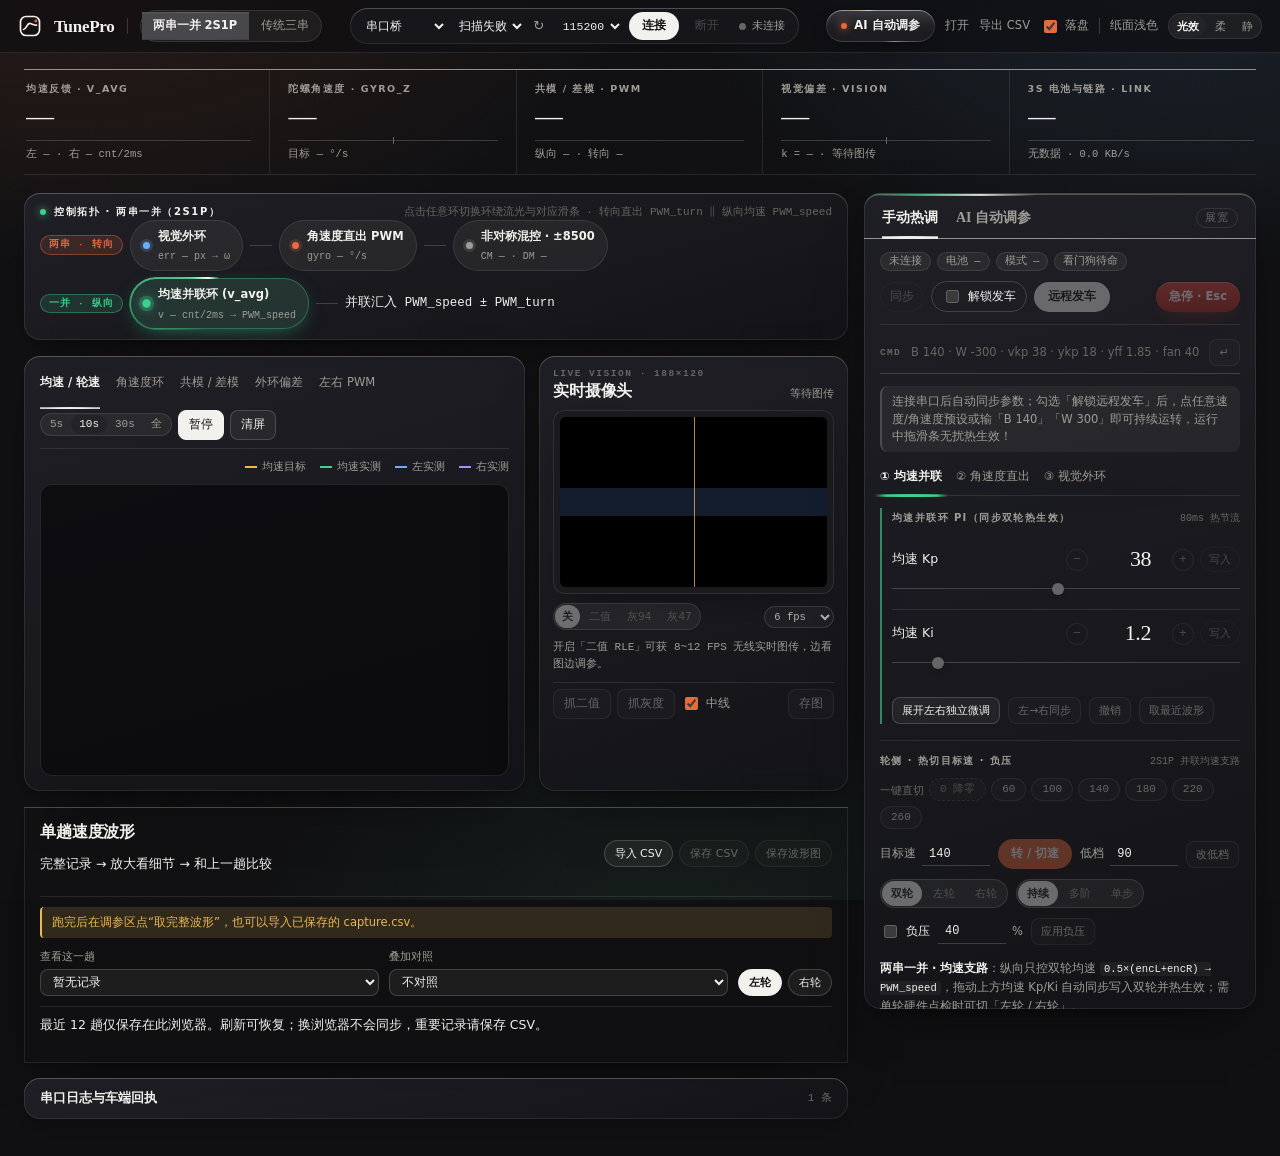
==== commit 45b4eb38: "feat(v1.3.0): eyes-on-camera layout, orbiting loop light, AI copilot with spring effort popover, and" ====
--- a/web/index.html
+++ b/web/index.html
@@ -1,5 +1,5 @@
 <!doctype html>
-<html lang="zh-CN" data-theme="dark" data-motion="standard" data-topology="2s1p">
+<html lang="zh-CN" data-theme="dark" data-motion="standard" data-topology="2s1p" data-active-loop="speed">
 <head>
   <meta charset="utf-8">
   <meta name="viewport" content="width=device-width, initial-scale=1">
@@ -111,50 +111,49 @@
 
     <!-- 3. 双栏玻璃工作室主体：左侧实时视觉舞台 | 右侧吸顶毛玻璃调参检查器 -->
     <div class="tp-workspace" data-workspace>
-      <!-- 左侧舞台：环路拓扑条 → 50Hz 玻璃示波器 → 4ms 板载示波器 + 暗房相纸摄像头 → 折叠日志 -->
+      <!-- 左侧舞台：环路流光条 → 50Hz示波器与实时摄像头并排平视 → 全宽4ms板载阶跃示波器 → 折叠日志 -->
       <div class="tp-stage-col">
-        <!-- 活的控制环路极简流光条（由 robot-tune-pro.js 挂载渲染） -->
+        <!-- 活的控制环路极简流光条（点击任意环，环绕光效随选中环路切换） -->
         <section class="tp-glass tp-stage-ribbon" data-stage-host aria-label="控制环路拓扑"></section>
 
-        <!-- 主 50 Hz 玻璃示波器 -->
-        <section class="tp-glass tp-scope-card">
-          <div class="tp-card-head">
-            <div class="tp-line-tabs" role="group" aria-label="主波形视图">
-              <button type="button" data-view="speed" aria-pressed="true">均速 / 轮速</button>
-              <button type="button" data-view="yaw" aria-pressed="false">角速度环</button>
-              <button type="button" data-view="pwm_split" aria-pressed="false" title="两串一并专属：纵向并联共模 PWM vs 转向串级差模 PWM">共模 / 差模 PWM</button>
-              <button type="button" data-view="outer" aria-pressed="false">外环偏差</button>
-              <button type="button" data-view="pwm" aria-pressed="false">左右 PWM</button>
-            </div>
-            <div class="tp-scope-tools">
-              <div class="tp-mini-seg" role="group" aria-label="时间窗">
-                <button type="button" data-span="5" aria-pressed="false">5s</button>
-                <button type="button" data-span="10" aria-pressed="true">10s</button>
-                <button type="button" data-span="30" aria-pressed="false">30s</button>
-                <button type="button" data-span="0" aria-pressed="false">全</button>
-              </div>
-              <button type="button" class="tp-btn-subtle" data-follow aria-pressed="true">暂停</button>
-              <button type="button" class="tp-btn-subtle" data-clear-plot>清屏</button>
-            </div>
-          </div>
-          <div class="tp-diag-bar">
-            <div class="tp-diag-chips" data-diag></div>
-            <div class="tp-legend" data-legend></div>
-          </div>
-          <div class="tp-plot-wrap">
-            <canvas data-main-chart></canvas>
-            <div class="tp-readout" data-readout hidden></div>
-          </div>
-        </section>
-
-        <!-- 下半舞台：左 4ms 高清阶跃示波器 + 右暗房相纸实时图传 -->
-        <div class="tp-substage">
-          <div class="tp-glass tp-scope-sub" data-speed-scope></div>
-
+        <!-- 顶层视觉平视台：一边看波形和摄像头实时画面，一边直接在右侧拖滑条调参 -->
+        <div class="tp-hero-stage">
+          <!-- 主 50 Hz 实时示波器 -->
+          <section class="tp-glass tp-scope-card">
+            <div class="tp-card-head">
+              <div class="tp-line-tabs" role="group" aria-label="主波形视图">
+                <button type="button" data-view="speed" aria-pressed="true">均速 / 轮速</button>
+                <button type="button" data-view="yaw" aria-pressed="false">角速度环</button>
+                <button type="button" data-view="pwm_split" aria-pressed="false" title="两串一并专属：纵向并联共模 PWM vs 转向串级差模 PWM">共模 / 差模</button>
+                <button type="button" data-view="outer" aria-pressed="false">外环偏差</button>
+                <button type="button" data-view="pwm" aria-pressed="false">左右 PWM</button>
+              </div>
+              <div class="tp-scope-tools">
+                <div class="tp-mini-seg" role="group" aria-label="时间窗">
+                  <button type="button" data-span="5" aria-pressed="false">5s</button>
+                  <button type="button" data-span="10" aria-pressed="true">10s</button>
+                  <button type="button" data-span="30" aria-pressed="false">30s</button>
+                  <button type="button" data-span="0" aria-pressed="false">全</button>
+                </div>
+                <button type="button" class="tp-btn-subtle" data-follow aria-pressed="true">暂停</button>
+                <button type="button" class="tp-btn-subtle" data-clear-plot>清屏</button>
+              </div>
+            </div>
+            <div class="tp-diag-bar">
+              <div class="tp-diag-chips" data-diag></div>
+              <div class="tp-legend" data-legend></div>
+            </div>
+            <div class="tp-plot-wrap">
+              <canvas data-main-chart></canvas>
+              <div class="tp-readout" data-readout hidden></div>
+            </div>
+          </section>
+
+          <!-- 紧邻调参区的实时摄像头监控 -->
           <section class="tp-glass tp-cam-card">
             <div class="tp-cam-head">
               <div>
-                <span class="tp-micro-kicker">CAMERA · 188×120</span>
+                <span class="tp-micro-kicker">LIVE VISION · 188×120</span>
                 <strong class="tp-card-title">实时摄像头</strong>
               </div>
               <span class="tp-cam-meta" data-cam-title>等待图传</span>
@@ -166,18 +165,21 @@
               </div>
             </div>
             <div class="tp-cam-stream-host" data-cam-stream-host></div>
-            <div class="tp-cam-stats" data-cam-stats>开启「二值 RLE」可获 8~12 FPS 无线实时图传，也可单张抓图。</div>
+            <div class="tp-cam-stats" data-cam-stats>开启「二值 RLE」可获 8~12 FPS 无线实时图传，边看图边调参。</div>
             <div class="tp-cam-foot">
-              <button type="button" class="tp-btn-subtle" data-grab="bin" disabled title="兼容旧固件：抓单张二值图 (#B)">抓二值 #B</button>
-              <button type="button" class="tp-btn-subtle" data-grab="gray" disabled title="兼容旧固件：抓单张灰度图 (#I)">抓灰度 #I</button>
-              <label class="tp-chk"><input type="checkbox" data-guides checked> 中线带</label>
-              <button type="button" class="tp-btn-subtle" data-save-png disabled>存 PNG</button>
+              <button type="button" class="tp-btn-subtle" data-grab="bin" disabled title="抓取单张二值图 (#B)">抓二值</button>
+              <button type="button" class="tp-btn-subtle" data-grab="gray" disabled title="抓取单张灰度图 (#I)">抓灰度</button>
+              <label class="tp-chk"><input type="checkbox" data-guides checked> 中线</label>
+              <button type="button" class="tp-btn-subtle" data-save-png disabled>存图</button>
             </div>
           </section>
         </div>
 
-        <!-- 折叠串口日志 -->
-        <details class="tp-glass tp-log-card">
+        <!-- 下半全宽 4 ms 高清板载阶跃示波器 -->
+        <div class="tp-glass tp-scope-sub" data-speed-scope></div>
+
+        <!-- 折叠串口日志（折叠时零 DOM 渲染开销） -->
+        <details class="tp-glass tp-log-card" data-log-card>
           <summary>
             <span>串口日志与车端回执</span>
             <span class="tp-log-meta" data-log-count>0 条</span>
--- a/web/tokens.css
+++ b/web/tokens.css
@@ -42,15 +42,21 @@
   --c-fill: rgba(242, 241, 237, 0.055);
   --c-fill-2: rgba(242, 241, 237, 0.105);
 
-  /* Physical Frosted Glass Optics (Dark) */
-  --glass-bg: rgba(26, 26, 31, 0.62);
-  --glass-bg-strong: rgba(24, 24, 29, 0.78);
-  --glass-nav: rgba(16, 16, 18, 0.74);
-  --glass-blur: blur(26px) saturate(180%);
-  --glass-rim-top: rgba(255, 255, 255, 0.19);
-  --glass-rim-edge: rgba(255, 255, 255, 0.09);
-  --glass-sheen: rgba(255, 255, 255, 0.075);
-  --glass-shadow: 0 24px 60px -24px rgba(0, 0, 0, 0.68), 0 4px 14px -4px rgba(0, 0, 0, 0.36);
+  /* Physical Optical Glass Surfaces (Dark — zero-readback gradient face for 60/120 FPS) */
+  --glass-bg: rgba(24, 24, 29, 0.84);
+  --glass-face-hi: rgba(33, 33, 40, 0.88);
+  --glass-face-lo: rgba(20, 20, 25, 0.86);
+  --glass-bg-strong: rgba(22, 22, 28, 0.88);
+  --glass-nav: rgba(16, 16, 18, 0.78);
+  --glass-popover: rgba(24, 24, 31, 0.96);
+  --glass-blur: blur(20px) saturate(180%);
+  --glass-rim-top: rgba(255, 255, 255, 0.17);
+  --glass-rim-edge: rgba(255, 255, 255, 0.085);
+  --glass-sheen: rgba(255, 255, 255, 0.068);
+  --glass-shadow: 0 22px 54px -26px rgba(0, 0, 0, 0.68), 0 4px 12px -4px rgba(0, 0, 0, 0.34);
+
+  /* Active Loop Orbit Light Color (switched via html[data-active-loop]) */
+  --loop-glow: #3fd08b;
 
   /* Disciplined Accent Economy: Vermilion Signal + Precision Blue + Status Emerald */
   --c-accent: #e46b3e;
@@ -147,14 +153,19 @@
   --c-fill: rgba(18, 18, 20, 0.045);
   --c-fill-2: rgba(18, 18, 20, 0.085);
 
-  /* Physical Frosted Glass Optics (Light Paper Gallery) */
-  --glass-bg: rgba(250, 249, 246, 0.70);
-  --glass-bg-strong: rgba(252, 251, 248, 0.86);
-  --glass-nav: rgba(239, 238, 235, 0.80);
-  --glass-rim-top: rgba(255, 255, 255, 0.88);
-  --glass-rim-edge: rgba(18, 18, 20, 0.09);
-  --glass-sheen: rgba(255, 255, 255, 0.52);
-  --glass-shadow: 0 20px 50px -24px rgba(18, 18, 20, 0.18), 0 2px 8px -2px rgba(18, 18, 20, 0.06);
+  /* Physical Optical Glass Surfaces (Light Paper Gallery — zero-readback gradient face) */
+  --glass-bg: rgba(251, 250, 247, 0.90);
+  --glass-face-hi: rgba(255, 255, 253, 0.94);
+  --glass-face-lo: rgba(246, 244, 239, 0.90);
+  --glass-bg-strong: rgba(253, 252, 249, 0.92);
+  --glass-nav: rgba(239, 238, 235, 0.86);
+  --glass-popover: rgba(255, 255, 254, 0.97);
+  --glass-rim-top: rgba(255, 255, 255, 0.96);
+  --glass-rim-edge: rgba(18, 18, 20, 0.095);
+  --glass-sheen: rgba(255, 255, 255, 0.50);
+  --glass-shadow: 0 18px 44px -24px rgba(18, 18, 20, 0.18), 0 2px 8px -2px rgba(18, 18, 20, 0.06);
+
+  --loop-glow: #1f8a4c;
 
   --c-accent: #d95926;
   --c-accent-strong: #c2491a;
@@ -189,6 +200,11 @@
   --rl-idle: #8a8881;
 }
 
+/* ---------- Active Loop Dynamic Beam Color ---------- */
+html[data-active-loop="speed"] { --loop-glow: var(--c-emerald); }
+html[data-active-loop="yaw"]   { --loop-glow: var(--c-accent); }
+html[data-active-loop="outer"] { --loop-glow: var(--c-cobalt); }
+
 /* ---------- Motion Intensity Tiers ---------- */
 html[data-motion="subtle"] {
   --dur-micro: 80ms;
--- a/web/app.css
+++ b/web/app.css
@@ -63,14 +63,22 @@
 button:active:not(:disabled) { transform: scale(0.975); }
 :focus-visible { outline: 1.5px solid var(--c-accent); outline-offset: 2px; }
 
-/* ---------- Physical Frosted Glass Panel (.tp-glass) ---------- */
+/* ---------- Register Animatable Angle for Orbiting Loop Beam ---------- */
+@property --beam-a {
+  syntax: "<angle>";
+  inherits: false;
+  initial-value: 0deg;
+}
+
+/* ---------- High-Performance Optical Glass Panel (.tp-glass) ---------- */
+/* Zero per-frame backdrop-filter readback on live-repainting panels for 60/120 FPS;
+   true hardware frosted blur is reserved for static/floating overlays (.tp-nav, .tp-readout, .eff-popover). */
 .tp-glass {
   position: relative;
   isolation: isolate;
+  contain: layout style paint;
   border-radius: var(--r-lg);
-  background: var(--glass-bg);
-  -webkit-backdrop-filter: var(--glass-blur);
-  backdrop-filter: var(--glass-blur);
+  background: linear-gradient(164deg, var(--glass-face-hi), var(--glass-face-lo));
   box-shadow:
     inset 0 1px 0 var(--glass-rim-top),
     inset 0 0 0 1px var(--glass-rim-edge),
@@ -87,14 +95,73 @@
   z-index: 0;
   opacity: 0;
   background: radial-gradient(
-    360px circle at var(--mx, -400px) var(--my, -400px),
+    320px circle at var(--mx, -400px) var(--my, -400px),
     var(--glass-sheen),
-    transparent 65%
+    transparent 64%
   );
   transition: opacity var(--dur-base) var(--ease-out);
 }
 .tp-glass:hover::before { opacity: 1; }
 .tp-glass > * { position: relative; z-index: 1; }
+
+/* ---------- Fluid Spring Tab Indicator (.tp-fluid-group / .tp-fluid-ind) ---------- */
+.tp-fluid-group {
+  position: relative;
+  isolation: isolate;
+}
+.tp-fluid-group > .tp-fluid-ind {
+  position: absolute;
+  left: 0;
+  pointer-events: none;
+  transform-origin: 0 50%;
+  will-change: transform, opacity;
+  transition:
+    transform 360ms var(--spring-snappy),
+    opacity 180ms var(--ease-out),
+    background 260ms var(--ease-out);
+}
+.tp-fluid-line > .tp-fluid-ind {
+  bottom: -1px;
+  width: 1px;
+  height: 2px;
+  border-radius: 2px;
+  background: var(--c-fg);
+  z-index: 2;
+}
+.tp-line-tabs.tp-fluid-line > .tp-fluid-ind {
+  bottom: -9px;
+}
+.rtp-loop-tabs.tp-fluid-line > .tp-fluid-ind {
+  height: 2.5px;
+  background: var(--loop-glow);
+  box-shadow: 0 0 10px color-mix(in srgb, var(--loop-glow) 60%, transparent);
+}
+.tp-inspector-tabs.tp-fluid-line > .tp-fluid-ind {
+  height: 2.5px;
+  background: var(--c-fg);
+}
+.tp-fluid-pill > .tp-fluid-ind {
+  top: 2px;
+  bottom: 2px;
+  width: 1px;
+  border-radius: var(--r-pill);
+  background: var(--c-surface-2);
+  box-shadow: inset 0 1px 0 var(--glass-rim-top), inset 0 0 0 1px var(--c-line-strong);
+  z-index: 0;
+}
+html[data-theme="light"] .tp-fluid-pill > .tp-fluid-ind {
+  background: #ffffff;
+  box-shadow: 0 1px 4px rgba(18, 18, 20, 0.10), inset 0 0 0 1px rgba(18, 18, 20, 0.08);
+}
+.tp-fluid-pill > button { position: relative; z-index: 1; }
+/* Suppress legacy static ::after indicators whenever fluid spring indicator is active */
+.tp-fluid-group > button::after { display: none !important; }
+
+/* Smooth panel cross-reveal on tab switch */
+@keyframes tp-pane-in {
+  from { opacity: 0; transform: translateY(6px); }
+  to { opacity: 1; transform: translateY(0); }
+}
 
 /* ---------- Physical Specular Rim Primary Pill (.tp-optic-btn) ---------- */
 .tp-optic-btn {
@@ -226,13 +293,19 @@
 .tp-nav-inner {
   max-width: 1620px;
   margin: 0 auto;
-  min-height: 54px;
-  padding: 6px 24px;
-  display: flex;
-  flex-wrap: wrap;
+  min-height: 52px;
+  padding: 6px 18px;
+  display: flex;
+  flex-wrap: nowrap;
   align-items: center;
   justify-content: space-between;
-  gap: 10px 18px;
+  gap: 8px 12px;
+}
+@media (max-width: 1120px) {
+  .tp-nav-inner { flex-wrap: wrap; }
+}
+@media (max-width: 1520px) {
+  .tp-brand-ver { display: none; }
 }
 .tp-brand-group {
   display: flex;
@@ -275,32 +348,26 @@
   flex: none;
 }
 
-/* Minimal editorial topology tabs with dot indicator */
+/* Minimal editorial topology tabs with spring pill indicator */
 .tp-topo-tabs {
   display: inline-flex;
   align-items: center;
-  gap: 4px;
+  gap: 2px;
+  padding: 2px;
+  border-radius: var(--r-pill);
+  background: var(--c-fill);
+  box-shadow: inset 0 0 0 1px var(--c-line);
 }
 .tp-topo-tabs button {
   position: relative;
-  padding: 6px 9px 9px;
+  padding: 5px 11px;
+  border-radius: var(--r-pill);
   font-size: var(--text-xs);
   font-weight: 500;
   color: var(--c-fg-muted);
 }
 .tp-topo-tabs button:hover { color: var(--c-fg); }
 .tp-topo-tabs button[aria-pressed="true"] { color: var(--c-fg); font-weight: 600; }
-.tp-topo-tabs button[aria-pressed="true"]::after {
-  content: "";
-  position: absolute;
-  left: 50%;
-  bottom: 2px;
-  width: 4px;
-  height: 4px;
-  margin-left: -2px;
-  border-radius: 50%;
-  background: var(--c-accent);
-}
 
 /* Inline Glass Connection Capsule */
 .tp-conn-capsule {
@@ -321,6 +388,10 @@
   padding: 4px 2px;
   cursor: pointer;
   outline: none;
+}
+.tp-conn-capsule select[data-port] {
+  max-width: 156px;
+  text-overflow: ellipsis;
 }
 .tp-conn-capsule select option { background: var(--c-surface); color: var(--c-fg); }
 .tp-bridge-box { display: inline-flex; align-items: center; gap: 2px; }
@@ -548,8 +619,8 @@
 /* ---------- 2-Column Glass Studio Workspace ---------- */
 .tp-workspace {
   display: grid;
-  grid-template-columns: minmax(0, 1fr) 410px;
-  gap: 18px;
+  grid-template-columns: minmax(0, 1fr) 392px;
+  gap: 16px;
   align-items: start;
   transition: grid-template-columns var(--dur-base) var(--ease-ios);
 }
@@ -616,21 +687,55 @@
 .rtp-branch-tag[data-kind="series"] { color: var(--c-accent); border-color: var(--c-accent-border); background: var(--c-accent-soft); }
 .rtp-branch-tag[data-kind="parallel"] { color: var(--c-emerald); border-color: color-mix(in srgb, var(--c-emerald) 38%, transparent); background: var(--c-emerald-soft); }
 .rtp-node {
+  position: relative;
+  isolation: isolate;
   display: inline-flex;
   align-items: center;
   gap: 8px;
-  padding: 5px 12px;
+  padding: 6px 13px;
   border-radius: var(--r-pill);
   background: var(--c-fill);
   box-shadow: inset 0 0 0 1px var(--c-line);
   color: var(--c-fg);
   text-align: left;
   --node-c: var(--c-cobalt);
+  transition:
+    background 260ms var(--ease-ios),
+    box-shadow 300ms var(--ease-ios),
+    transform 160ms var(--spring-interactive);
+}
+.rtp-node:hover:not([data-node="mixer"]) {
+  background: var(--c-fill-2);
+  transform: translateY(-1px);
 }
 .rtp-node[data-node="speed"] { --node-c: var(--c-emerald); }
 .rtp-node[data-node="yaw"]   { --node-c: var(--c-accent); }
 .rtp-node[data-node="outer"] { --node-c: var(--c-cobalt); }
 .rtp-node[data-node="mixer"] { --node-c: var(--c-fg-muted); cursor: default; }
+/* Orbiting perimeter optical beam around the selected control loop */
+.rtp-node::before {
+  content: "";
+  position: absolute;
+  inset: -1px;
+  border-radius: inherit;
+  padding: 1.5px;
+  pointer-events: none;
+  opacity: 0;
+  background: conic-gradient(
+    from var(--beam-a),
+    transparent 0deg,
+    transparent 210deg,
+    color-mix(in srgb, var(--node-c) 45%, transparent) 262deg,
+    color-mix(in srgb, var(--node-c) 88%, #fff) 312deg,
+    #ffffff 336deg,
+    color-mix(in srgb, var(--node-c) 68%, transparent) 352deg,
+    transparent 360deg
+  );
+  -webkit-mask: linear-gradient(#000 0 0) content-box, linear-gradient(#000 0 0);
+  -webkit-mask-composite: xor;
+  mask: linear-gradient(#000 0 0) content-box exclude, linear-gradient(#000 0 0);
+  transition: opacity 280ms var(--ease-out);
+}
 .rtp-node-orb {
   width: 7px;
   height: 7px;
@@ -638,12 +743,27 @@
   background: var(--node-c);
   box-shadow: 0 0 0 3px color-mix(in srgb, var(--node-c) 20%, transparent);
   flex: none;
+  transition: box-shadow 260ms var(--ease-out), transform 260ms var(--spring-snappy);
 }
 .rtp-node strong { font-size: var(--text-xs); font-weight: 600; }
 .rtp-node small { font: 400 10px/1.2 var(--font-mono); color: var(--c-fg-muted); }
 .rtp-node[aria-current="true"] {
-  background: color-mix(in srgb, var(--node-c) 12%, transparent);
-  box-shadow: inset 0 0 0 1px color-mix(in srgb, var(--node-c) 56%, transparent);
+  background: color-mix(in srgb, var(--node-c) 12%, var(--glass-face-hi));
+  box-shadow:
+    inset 0 0 0 1px color-mix(in srgb, var(--node-c) 38%, transparent),
+    0 6px 22px -10px color-mix(in srgb, var(--node-c) 70%, transparent);
+}
+.rtp-node[aria-current="true"]::before {
+  opacity: 1;
+  animation: tp-beam-orbit 2.8s linear infinite;
+}
+.rtp-node[aria-current="true"] .rtp-node-orb {
+  transform: scale(1.18);
+  box-shadow: 0 0 0 3px color-mix(in srgb, var(--node-c) 28%, transparent), 0 0 12px var(--node-c);
+}
+@keyframes tp-beam-orbit {
+  from { --beam-a: 0deg; }
+  to   { --beam-a: 360deg; }
 }
 .rtp-arrow {
   position: relative;
@@ -668,11 +788,18 @@
 }
 @keyframes tp-comet { from { transform: translateX(-10px); } to { transform: translateX(26px); } }
 
-/* ---------- Primary Frosted Glass Oscilloscope ---------- */
+/* ---------- Hero Stage: 50 Hz Oscilloscope + Live Camera Side-by-Side ---------- */
+.tp-hero-stage {
+  display: grid;
+  grid-template-columns: minmax(0, 1.36fr) minmax(244px, 0.84fr);
+  gap: 14px;
+  align-items: stretch;
+}
 .tp-scope-card {
-  padding: 14px 18px 16px;
-  display: grid;
-  gap: 10px;
+  padding: 14px 16px 15px;
+  display: grid;
+  grid-template-rows: auto auto minmax(260px, 1fr);
+  gap: 9px;
 }
 .tp-card-head {
   display: flex;
@@ -774,9 +901,10 @@
 
 .tp-plot-wrap {
   position: relative;
-  height: 318px;
+  min-height: 292px;
+  height: 100%;
   border-radius: var(--r-md);
-  background: color-mix(in srgb, var(--c-bg-sunken) 72%, transparent);
+  background: color-mix(in srgb, var(--c-bg-sunken) 78%, transparent);
   box-shadow: inset 0 0 0 1px var(--c-line);
   overflow: hidden;
 }
@@ -804,13 +932,7 @@
   pointer-events: none;
 }
 
-/* ---------- Lower Stage: 4ms Step Scope + Mat-Framed Camera Print ---------- */
-.tp-substage {
-  display: grid;
-  grid-template-columns: minmax(0, 1.32fr) minmax(276px, 0.72fr);
-  gap: 16px;
-  align-items: start;
-}
+/* ---------- Full-Width 4 ms Step Scope Below Hero Stage ---------- */
 .tp-scope-sub { padding: 0; overflow: hidden; }
 .tp-micro-kicker {
   display: block;
@@ -820,16 +942,17 @@
   margin-bottom: 3px;
 }
 .tp-card-title {
-  font: 600 16px/1.2 var(--font-serif);
+  font: 600 15.5px/1.2 var(--font-serif);
   letter-spacing: -0.01em;
   color: var(--c-fg);
 }
 
-/* Darkroom Printed Photo Camera Card */
+/* Live Camera Monitor Card (Top Eye-Level Next to Inspector) */
 .tp-cam-card {
-  padding: 15px 16px 16px;
-  display: grid;
-  gap: 10px;
+  padding: 13px 14px 14px;
+  display: grid;
+  align-content: start;
+  gap: 9px;
 }
 .tp-cam-head {
   display: flex;
@@ -863,10 +986,31 @@
 }
 .tp-cam-stream-host .rtp-img-bar {
   display: flex;
-  flex-wrap: wrap;
-  align-items: center;
+  flex-wrap: nowrap;
+  align-items: center;
+  justify-content: space-between;
   gap: 5px;
 }
+.tp-cam-stream-host .rl-seg {
+  flex-wrap: nowrap;
+  min-width: 0;
+}
+.tp-cam-stream-host .rl-seg button {
+  padding: 3px 7px;
+  font-size: 10.5px;
+  white-space: nowrap;
+}
+.tp-cam-stream-host select[data-rtp-img-fps] {
+  width: auto;
+  flex: none;
+  padding: 3px 5px;
+  border-radius: var(--r-pill);
+  border: 1px solid var(--c-line-strong);
+  background: var(--c-fill);
+  color: var(--c-fg);
+  font: 500 10.5px/1.2 var(--font-mono);
+}
+.tp-cam-stream-host select[data-rtp-img-fps] option { background: var(--c-surface); color: var(--c-fg); }
 .tp-cam-stats {
   font: 400 11px/1.55 var(--font-mono);
   color: var(--c-fg-muted);
@@ -933,8 +1077,31 @@
 .tp-inspector-shell {
   display: grid;
   grid-template-rows: auto minmax(0, 1fr);
+  height: calc(100vh - 84px);
   max-height: calc(100vh - 84px);
   overflow: hidden;
+  border-top: 1px solid color-mix(in srgb, var(--loop-glow) 36%, transparent);
+  transition: border-color 320ms var(--ease-ios);
+}
+/* Compositor-only gliding top optical beam synced to the selected loop color */
+.tp-inspector-shell::after {
+  content: "";
+  position: absolute;
+  top: 0;
+  left: 0;
+  width: 44%;
+  height: 2px;
+  border-radius: 2px;
+  pointer-events: none;
+  z-index: 4;
+  background: linear-gradient(90deg, transparent, var(--loop-glow), #ffffff 68%, transparent);
+  opacity: 0.78;
+  will-change: transform;
+  animation: tp-rail-glide 5.2s ease-in-out infinite alternate;
+}
+@keyframes tp-rail-glide {
+  from { transform: translate3d(-15%, 0, 0); }
+  to   { transform: translate3d(145%, 0, 0); }
 }
 .tp-inspector-tabs {
   display: flex;
@@ -989,16 +1156,34 @@
 }
 
 .tp-inspector-body {
+  display: flex;
+  flex-direction: column;
+  min-height: 0;
   overflow-y: auto;
   overscroll-behavior: contain;
-  padding: 14px 18px 20px;
+  padding: 13px 16px 18px;
   scrollbar-width: thin;
+}
+.tp-inspector-body:has(> section[data-ai-tuner]:not([hidden])) {
+  overflow: hidden;
+  padding: 10px 14px 12px;
 }
 
 /* ---------- Manual Tuning Inspector (.rtp-*) ---------- */
 .rtp-panel {
   display: grid;
-  gap: 14px;
+  gap: 12px;
+  animation: tp-pane-in 220ms var(--spring-interactive) both;
+}
+.rtp-tab-panel {
+  display: grid;
+  gap: 12px;
+  animation: tp-pane-in 220ms var(--spring-interactive) both;
+}
+.rtp-pid-box {
+  padding-left: 10px;
+  border-left: 2px solid color-mix(in srgb, var(--loop-glow) 62%, transparent);
+  transition: border-color 300ms var(--ease-ios);
 }
 
 /* Safety & Launch Bar */
@@ -1217,7 +1402,7 @@
   font: 500 12px/1.2 var(--font-mono);
 }
 .rl-row input[type="number"]:focus { outline: none; border-bottom-color: var(--c-accent); }
-.rl-row button:not(.tp-btn-accent):not(.rtp-chip) {
+.rl-row > button:not(.tp-btn-accent):not(.rtp-chip) {
   padding: 4px 9px;
   border-radius: var(--r-sm);
   border: 1px solid var(--c-line-strong);
@@ -1225,7 +1410,7 @@
   color: var(--c-fg);
   font-size: 11px;
 }
-.rl-row button:not(.tp-btn-accent):not(.rtp-chip):hover:not(:disabled) {
+.rl-row > button:not(.tp-btn-accent):not(.rtp-chip):hover:not(:disabled) {
   background: var(--c-fill-2);
 }
 
@@ -1249,8 +1434,9 @@
   font-size: 11px;
   color: var(--c-fg-muted);
 }
-.rl-seg button:hover:not(:disabled) { color: var(--c-fg); }
-.rl-seg button[aria-pressed="true"] {
+.rl-seg button:not([aria-pressed="true"]):hover:not(:disabled) { color: var(--c-fg); }
+.rl-seg button[aria-pressed="true"],
+.rl-seg button[aria-pressed="true"]:hover:not(:disabled) {
   background: var(--c-fg);
   color: var(--c-on-ink);
   font-weight: 600;
@@ -1400,37 +1586,50 @@
 .rtp-check input { accent-color: var(--c-accent); }
 
 /* =====================================================================
-   AI Auto-Tuner Inside Right Glass Inspector (.ait-*)
+   Interactive AI Copilot Chat + Floating Reasoning Effort Popover
    ===================================================================== */
 .ait-panel {
-  display: grid;
-  gap: 12px;
+  display: flex;
+  flex-direction: column;
+  flex: 1;
+  min-height: 0;
+  gap: 8px;
   padding: 0;
   background: transparent;
   box-shadow: none;
   border: 0;
-  backdrop-filter: none;
-  -webkit-backdrop-filter: none;
+  animation: tp-pane-in 220ms var(--spring-interactive) both;
 }
 .ait-panel::before { display: none; }
-.ait-head {
-  display: flex;
-  flex-wrap: wrap;
-  align-items: flex-start;
+
+.ait-top-bar {
+  display: flex;
+  align-items: center;
   justify-content: space-between;
-  gap: 8px;
-}
-.ait-title-row { display: flex; flex-wrap: wrap; align-items: center; gap: 6px; }
-.ait-sub { margin: 4px 0 0; font-size: 11px; color: var(--c-fg-muted); line-height: 1.5; }
-.ait-head-actions { display: flex; gap: 6px; }
-.ait-head-actions button {
+  gap: 6px;
+  flex: none;
+}
+.ait-title-row { display: flex; flex-wrap: wrap; align-items: center; gap: 6px; min-width: 0; }
+.ait-head-actions { display: flex; align-items: center; gap: 5px; flex: none; }
+.ait-pill-btn {
+  display: inline-flex;
+  align-items: center;
+  gap: 4px;
   padding: 4px 9px;
   border-radius: var(--r-pill);
-  border: 1px solid var(--c-line);
+  border: 1px solid var(--c-line-strong);
+  background: var(--c-fill);
   font-size: 11px;
-  color: var(--c-fg-muted);
-}
-.ait-head-actions button:hover { color: var(--c-fg); background: var(--c-fill); }
+  font-weight: 500;
+  color: var(--c-fg-muted);
+}
+.ait-pill-btn:hover:not(:disabled) { color: var(--c-fg); background: var(--c-fill-2); }
+.ait-pill-btn[aria-expanded="true"] {
+  background: var(--c-fg);
+  color: var(--c-on-ink);
+  border-color: var(--c-fg);
+}
+
 .ait-badge, .ait-port-tag, .ait-tag {
   display: inline-flex;
   align-items: center;
@@ -1461,78 +1660,66 @@
   box-shadow: inset 0 0 0 1px color-mix(in srgb, var(--c-err) 45%, transparent);
   color: var(--c-err);
 }
+
 .ait-warn-bar {
-  padding: 8px 10px;
+  flex: none;
+  padding: 7px 10px;
   border-radius: var(--r-sm);
   background: var(--c-amber-soft);
   border-left: 2px solid var(--c-amber);
   color: var(--c-amber);
-  font-size: 11.5px;
-}
-.ait-grid {
-  display: grid;
-  grid-template-columns: minmax(0, 1fr);
-  gap: 14px;
-}
-.ait-box {
-  display: grid;
-  gap: 10px;
-  padding-top: 12px;
-  border-top: 1px solid var(--c-line);
+  font-size: 11px;
+}
+
+/* Compact Task Controls Strip */
+.ait-ctrl-strip {
+  flex: none;
+  display: grid;
+  gap: 7px;
+  padding: 9px 10px;
+  border-radius: var(--r-md);
+  background: var(--c-fill);
+  box-shadow: inset 0 0 0 1px var(--c-line);
+}
+.ait-ctrl-row {
+  display: flex;
+  flex-wrap: wrap;
+  align-items: center;
+  gap: 6px;
+}
+.ait-ctrl-row select,
+.ait-ctrl-row input[type="number"] {
+  padding: 4px 7px;
+  border-radius: var(--r-sm);
+  border: 1px solid var(--c-line-strong);
+  background: var(--c-surface);
+  color: var(--c-fg);
+  font: 500 11.5px/1.25 var(--font-sans);
   min-width: 0;
 }
-.ait-box:first-child { padding-top: 4px; border-top: 0; }
-.ait-box h5 {
-  margin: 0;
-  display: flex;
-  flex-wrap: wrap;
-  align-items: baseline;
-  justify-content: space-between;
-  gap: 6px;
-  font-size: 10px;
-  font-weight: 600;
-  letter-spacing: 0.14em;
-  color: var(--c-fg-muted);
-}
-.ait-box h5 small { font: 400 10px/1.2 var(--font-mono); letter-spacing: 0; color: var(--c-fg-dim); }
-.ait-form-grid { display: grid; grid-template-columns: repeat(2, minmax(0, 1fr)); gap: 9px 10px; }
-.ait-span-2 { grid-column: 1 / -1; }
-.ait-field {
-  display: grid;
+.ait-ctrl-row select[data-ait-loop] { flex: 1 1 160px; }
+.ait-ctrl-row input[type="number"] { width: 66px; font-family: var(--font-mono); }
+.ait-ctrl-row select option { background: var(--c-surface); color: var(--c-fg); }
+.ait-unit-lbl {
+  display: inline-flex;
+  align-items: center;
   gap: 4px;
   font-size: 10.5px;
   color: var(--c-fg-muted);
 }
-.ait-field input[type="text"],
-.ait-field input[type="password"],
-.ait-field input[type="number"],
-.ait-field select {
-  width: 100%;
-  min-width: 0;
-  padding: 6px 8px;
-  border-radius: var(--r-sm);
-  border: 1px solid var(--c-line-strong);
-  background: var(--c-fill);
-  color: var(--c-fg);
-  font: 400 12px/1.3 var(--font-sans);
-}
-.ait-field select option { background: var(--c-surface); color: var(--c-fg); }
-.ait-field input[type="number"] { font-family: var(--font-mono); }
-.ait-check-field {
-  display: flex;
-  align-items: center;
-  gap: 6px;
-  align-self: end;
-  padding: 6px 8px;
-  border-radius: var(--r-sm);
-  border: 1px solid var(--c-line);
-  background: var(--c-fill);
+.ait-dry-chk {
+  display: inline-flex;
+  align-items: center;
+  gap: 4px;
+  font-size: 11px;
   color: var(--c-fg);
   cursor: pointer;
 }
-.ait-divider { height: 1px; background: var(--c-line); }
+.ait-dry-chk input { accent-color: var(--c-accent); }
+
 .ait-realcar-gate {
-  padding: 8px 10px;
+  flex: none;
+  padding: 7px 10px;
   border-radius: var(--r-sm);
   background: var(--c-amber-soft);
   border-left: 2px solid var(--c-amber);
@@ -1540,63 +1727,84 @@
 .ait-gate-chk {
   display: flex;
   align-items: flex-start;
-  gap: 8px;
-  font-size: 11.5px;
+  gap: 7px;
+  font-size: 11px;
+  line-height: 1.45;
   color: var(--c-fg);
   cursor: pointer;
 }
-.ait-actions { display: flex; flex-wrap: wrap; gap: 6px; }
+.ait-gate-chk input { accent-color: var(--c-accent); margin-top: 2px; }
+
+.ait-actions {
+  display: flex;
+  flex-wrap: wrap;
+  align-items: center;
+  gap: 5px;
+}
 .ait-actions button:not(.tp-btn-accent):not(.ait-stop-btn) {
-  padding: 6px 10px;
+  padding: 5px 9px;
   border-radius: var(--r-pill);
   border: 1px solid var(--c-line-strong);
-  background: var(--c-fill);
-  font-size: 11.5px;
+  background: var(--c-surface);
+  font-size: 11px;
+  font-weight: 500;
   color: var(--c-fg);
 }
 .ait-actions button:not(.tp-btn-accent):not(.ait-stop-btn):hover:not(:disabled) { background: var(--c-fill-2); }
 .ait-stop-btn {
   margin-left: auto;
-  padding: 6px 12px;
+  padding: 5px 11px;
   border-radius: var(--r-pill);
   background: var(--c-err-soft);
   border: 1px solid color-mix(in srgb, var(--c-err) 50%, transparent);
   color: var(--c-err);
-  font-size: 11.5px;
+  font-size: 11px;
   font-weight: 600;
 }
 .ait-stop-btn:hover:not(:disabled) { background: var(--c-err); color: #fff; }
-.ait-board-head { display: flex; align-items: center; justify-content: space-between; gap: 8px; }
-.ait-progress-txt { font: 600 11px/1 var(--font-mono); color: var(--c-fg-muted); }
+
+/* Compact Live Best & Rounds Drawer */
+.ait-best-mini {
+  flex: none;
+  display: flex;
+  align-items: center;
+  justify-content: space-between;
+  gap: 8px;
+  padding: 6px 10px;
+  border-radius: var(--r-sm);
+  background: var(--c-emerald-soft);
+  box-shadow: inset 0 0 0 1px color-mix(in srgb, var(--c-emerald) 30%, transparent);
+  font: 500 10.5px/1.35 var(--font-mono);
+  color: var(--c-fg);
+}
+.ait-best-mini b { color: var(--c-emerald); }
+
+.ait-runs-drawer {
+  flex: none;
+  display: grid;
+  gap: 6px;
+  padding: 8px 0 4px;
+  border-bottom: 1px solid var(--c-line);
+  animation: tp-pane-in 180ms var(--ease-out) both;
+}
 .ait-status-line {
-  padding: 7px 10px;
+  padding: 6px 9px;
   border-radius: var(--r-sm);
   background: var(--c-fill);
   border-left: 2px solid var(--c-accent);
-  font-size: 11.5px;
-  color: var(--c-fg);
-}
-.ait-best-card {
-  display: grid;
-  gap: 3px;
-  padding: 9px 11px;
-  border-radius: var(--r-sm);
-  background: var(--c-emerald-soft);
-  box-shadow: inset 0 0 0 1px color-mix(in srgb, var(--c-emerald) 30%, transparent);
-}
-.ait-best-lbl { font-size: 9.5px; font-weight: 600; letter-spacing: 0.14em; color: var(--c-emerald); }
-.ait-best-params { font: 600 12px/1.4 var(--font-mono); color: var(--c-fg); }
-.ait-best-metrics { font: 400 10.5px/1.4 var(--font-mono); color: var(--c-fg-muted); }
-.ait-bounds-strip { font: 400 10.5px/1.4 var(--font-mono); color: var(--c-fg-dim); }
+  font-size: 11px;
+  color: var(--c-fg);
+}
+.ait-bounds-strip { font: 400 10px/1.4 var(--font-mono); color: var(--c-fg-dim); }
 .ait-table-wrap {
   overflow: auto;
-  max-height: 270px;
+  max-height: 185px;
   border-top: 1px solid var(--c-rule);
   border-bottom: 1px solid var(--c-line);
 }
-.ait-table { width: 100%; border-collapse: collapse; font-size: 11px; }
+.ait-table { width: 100%; border-collapse: collapse; font-size: 10.5px; }
 .ait-table th, .ait-table td {
-  padding: 7px 6px;
+  padding: 6px 5px;
   text-align: left;
   border-bottom: 1px solid var(--c-line);
   vertical-align: top;
@@ -1606,7 +1814,7 @@
   top: 0;
   background: var(--c-surface);
   font: 600 9.5px/1.2 var(--font-sans);
-  letter-spacing: 0.08em;
+  letter-spacing: 0.06em;
   color: var(--c-fg-muted);
   white-space: nowrap;
 }
@@ -1614,36 +1822,573 @@
 .ait-mono { font-family: var(--font-mono); white-space: nowrap; }
 .ait-star { color: var(--c-amber); margin-left: 3px; }
 .ait-reason { margin-left: 4px; color: var(--c-fg); line-height: 1.4; }
-.ait-notes { margin-top: 3px; font-size: 10px; color: var(--c-amber); }
-.ait-empty { text-align: center; padding: 18px 8px !important; color: var(--c-fg-dim); }
-.ait-skill-hint {
+.ait-notes { margin-top: 2px; font-size: 10px; color: var(--c-amber); }
+.ait-empty { text-align: center; padding: 14px 8px !important; color: var(--c-fg-dim); }
+
+/* ---------- Live Conversational Chat Feed ---------- */
+.ait-chat-feed {
+  flex: 1 1 auto;
+  min-height: 180px;
+  overflow-y: auto;
+  overscroll-behavior: contain;
+  display: flex;
+  flex-direction: column;
+  gap: 10px;
+  padding: 4px 2px 6px;
+  scrollbar-width: thin;
+}
+.ait-msg {
+  display: grid;
+  gap: 5px;
+  max-width: 96%;
+  animation: tp-pane-in 210ms var(--spring-interactive) both;
+}
+.ait-msg[data-role="user"] {
+  align-self: flex-end;
+  max-width: 86%;
+}
+.ait-msg[data-role="assistant"] {
+  align-self: flex-start;
+  width: 100%;
+}
+.ait-msg-head {
+  display: flex;
+  align-items: center;
+  gap: 6px;
+  font: 500 10px/1 var(--font-mono);
+  color: var(--c-fg-dim);
+}
+.ait-msg-effort {
+  display: inline-flex;
+  align-items: center;
+  gap: 3px;
+  padding: 2px 6px;
+  border-radius: var(--r-pill);
+  background: var(--c-fill);
+  color: var(--c-fg-muted);
+}
+.ait-msg-bubble {
+  padding: 9px 12px;
+  border-radius: 13px;
+  font-size: 12px;
+  line-height: 1.58;
+  color: var(--c-fg);
+  white-space: pre-wrap;
+  word-break: break-word;
+}
+.ait-msg[data-role="user"] .ait-msg-bubble {
+  background: var(--c-fg);
+  color: var(--c-on-ink);
+  border-bottom-right-radius: 4px;
+}
+.ait-msg[data-role="assistant"] .ait-msg-bubble {
+  background: var(--c-fill);
+  box-shadow: inset 0 1px 0 var(--glass-rim-top), inset 0 0 0 1px var(--c-line);
+  border-top-left-radius: 4px;
+}
+.ait-msg[data-kind="live-event"] .ait-msg-bubble {
+  background: color-mix(in srgb, var(--c-cobalt-soft) 72%, var(--c-fill));
+  box-shadow: inset 0 0 0 1px color-mix(in srgb, var(--c-cobalt) 30%, transparent);
+}
+.ait-insights {
+  margin: 6px 0 0;
+  padding: 6px 0 0 14px;
+  border-top: 1px dashed var(--c-line);
+  display: grid;
+  gap: 3px;
+  font: 400 11px/1.5 var(--font-mono);
+  color: color-mix(in srgb, var(--c-fg) 84%, var(--c-fg-muted));
+}
+.ait-suggest-card {
+  margin-top: 8px;
+  padding: 8px 10px;
+  border-radius: var(--r-sm);
+  background: color-mix(in srgb, var(--c-emerald-soft) 65%, var(--c-surface));
+  box-shadow: inset 0 0 0 1px color-mix(in srgb, var(--c-emerald) 38%, transparent);
+  display: grid;
+  gap: 6px;
+}
+.ait-suggest-params {
+  font: 600 11.5px/1.35 var(--font-mono);
+  color: var(--c-fg);
+}
+.ait-suggest-foot {
+  display: flex;
+  align-items: center;
+  justify-content: space-between;
+  gap: 8px;
+}
+.ait-suggest-note {
+  font-size: 10px;
+  color: var(--c-amber);
+}
+.ait-apply-btn {
+  padding: 4px 11px;
+  border-radius: var(--r-pill);
+  background: var(--c-emerald);
+  color: #0b1410;
+  font-size: 11px;
+  font-weight: 600;
+  white-space: nowrap;
+}
+.ait-apply-btn:hover:not(:disabled) { filter: brightness(1.08); }
+.ait-apply-btn[data-applied="true"] {
+  background: var(--c-fill-2);
+  color: var(--c-emerald);
+  box-shadow: inset 0 0 0 1px color-mix(in srgb, var(--c-emerald) 45%, transparent);
+}
+
+.ait-quick-chips {
   display: flex;
   flex-wrap: wrap;
-  align-items: center;
   gap: 5px;
+  margin-top: 2px;
+}
+.ait-quick-chip {
+  padding: 4px 9px;
+  border-radius: var(--r-pill);
+  border: 1px solid var(--c-line-strong);
+  background: var(--c-surface);
+  font-size: 11px;
+  color: var(--c-fg-muted);
+}
+.ait-quick-chip:hover {
+  color: var(--c-fg);
+  border-color: var(--c-accent-border);
+  background: var(--c-accent-soft);
+}
+
+.ait-typing {
+  display: inline-flex;
+  align-items: center;
+  gap: 5px;
+  font-size: 11px;
+  color: var(--c-fg-muted);
+}
+.ait-typing i {
+  width: 5px;
+  height: 5px;
+  border-radius: 50%;
+  background: var(--c-accent);
+  animation: tp-pulse-dot 1.1s ease-in-out infinite;
+}
+.ait-typing i:nth-child(2) { animation-delay: 160ms; }
+.ait-typing i:nth-child(3) { animation-delay: 320ms; }
+@keyframes tp-pulse-dot {
+  0%, 80%, 100% { opacity: 0.25; transform: scale(0.78); }
+  40% { opacity: 1; transform: scale(1.12); }
+}
+
+/* ---------- Bottom Chat Composer + Reasoning Effort Trigger ---------- */
+.ait-composer-wrap {
+  position: relative;
+  flex: none;
+  padding-top: 4px;
+}
+.ait-composer {
+  display: grid;
+  gap: 6px;
+  padding: 9px 10px 8px 12px;
+  border-radius: 16px;
+  background: var(--c-surface);
+  box-shadow:
+    inset 0 1px 0 var(--glass-rim-top),
+    inset 0 0 0 1px var(--c-line-strong),
+    0 10px 24px -14px rgba(0, 0, 0, 0.45);
+  transition: box-shadow 200ms var(--ease-out);
+}
+.ait-composer:focus-within {
+  box-shadow:
+    inset 0 1px 0 var(--glass-rim-top),
+    inset 0 0 0 1px var(--c-accent-border),
+    0 12px 28px -14px rgba(0, 0, 0, 0.55);
+}
+.ait-composer textarea {
+  width: 100%;
+  min-height: 24px;
+  max-height: 92px;
+  resize: none;
+  border: 0;
+  outline: none;
+  background: transparent;
+  color: var(--c-fg);
+  font: 400 12.5px/1.45 var(--font-sans);
+}
+.ait-composer textarea::placeholder { color: var(--c-fg-dim); }
+.ait-composer-bar {
+  display: flex;
+  align-items: center;
+  justify-content: space-between;
+  gap: 6px;
+}
+.ait-ctx-pill {
+  font: 500 10px/1 var(--font-mono);
+  color: var(--c-fg-dim);
+  white-space: nowrap;
+  overflow: hidden;
+  text-overflow: ellipsis;
+}
+.ait-composer-right {
+  display: inline-flex;
+  align-items: center;
+  gap: 7px;
+  flex: none;
+}
+
+/* Pill trigger sitting right beside ↑ send button (matching & elevating reference!) */
+.eff-trigger {
+  display: inline-flex;
+  align-items: center;
+  gap: 6px;
+  height: 30px;
+  padding: 0 11px;
+  border-radius: var(--r-pill);
+  background: var(--c-fill);
+  box-shadow: inset 0 0 0 1px var(--c-line-strong);
+  font-size: 11.5px;
+  font-weight: 500;
+  color: var(--c-fg);
+  white-space: nowrap;
+}
+.eff-trigger:hover { background: var(--c-fill-2); }
+.eff-trigger[aria-expanded="true"] {
+  background: var(--c-fill-2);
+  box-shadow: inset 0 0 0 1px var(--c-fg);
+}
+.eff-trigger-bolt {
+  width: 13px;
+  height: 13px;
+  flex: none;
+  transition: color 220ms, filter 220ms, transform 240ms var(--spring-snappy);
+}
+.eff-trigger[data-level="0"] .eff-trigger-bolt { color: var(--c-fg-dim); }
+.eff-trigger[data-level="1"] .eff-trigger-bolt { color: var(--c-cobalt); }
+.eff-trigger[data-level="2"] .eff-trigger-bolt { color: var(--c-fg); }
+.eff-trigger[data-level="3"] .eff-trigger-bolt { color: var(--c-amber); filter: drop-shadow(0 0 5px var(--c-amber)); }
+.eff-trigger[data-level="4"] .eff-trigger-bolt { color: var(--c-accent); filter: drop-shadow(0 0 7px var(--c-accent)); transform: scale(1.12); }
+
+.eff-trigger-model {
+  color: var(--c-fg-muted);
+  font-size: 10.5px;
+  max-width: 96px;
+  overflow: hidden;
+  text-overflow: ellipsis;
+}
+
+.ait-send-btn {
+  width: 30px;
+  height: 30px;
+  border-radius: 50%;
+  display: grid;
+  place-items: center;
+  background: var(--c-fg);
+  color: var(--c-on-ink);
+  flex: none;
+  box-shadow: 0 4px 12px -4px rgba(0, 0, 0, 0.45);
+}
+.ait-send-btn:hover:not(:disabled) { transform: scale(1.06); }
+.ait-send-btn svg { width: 15px; height: 15px; }
+
+/* ---------- Floating Frosted Glass Reasoning Effort & Model Popover ---------- */
+.eff-popover {
+  position: absolute;
+  right: 0;
+  bottom: calc(100% + 10px);
+  width: min(326px, 100%);
+  max-height: min(430px, calc(100vh - 210px));
+  overflow-y: auto;
+  scrollbar-width: thin;
+  padding: 15px 16px 14px;
+  border-radius: 22px;
+  background: var(--glass-popover);
+  -webkit-backdrop-filter: blur(26px) saturate(190%);
+  backdrop-filter: blur(26px) saturate(190%);
+  box-shadow:
+    inset 0 1px 0 var(--glass-rim-top),
+    inset 0 0 0 1px var(--glass-rim-edge),
+    0 24px 54px -14px rgba(0, 0, 0, 0.42),
+    0 6px 18px -6px rgba(0, 0, 0, 0.18);
+  z-index: 30;
+  display: grid;
+  gap: 13px;
+  transform-origin: bottom right;
+  opacity: 0;
+  transform: translate3d(0, 10px, 0) scale(0.93);
+  pointer-events: none;
+  transition:
+    opacity 200ms var(--ease-out),
+    transform 320ms var(--spring-snappy);
+}
+.eff-popover.is-open {
+  opacity: 1;
+  transform: translate3d(0, 0, 0) scale(1);
+  pointer-events: auto;
+}
+
+.eff-pop-head {
+  display: grid;
+  grid-template-columns: 30px minmax(0, 1fr) 30px;
+  align-items: center;
+  gap: 6px;
+}
+
+/* Morphing charge-level ⚡ bolt */
+.eff-bolt {
+  width: 24px;
+  height: 24px;
+  display: grid;
+  place-items: center;
+  color: var(--c-fg-muted);
+  transition: transform 280ms var(--spring-snappy), color 220ms, filter 260ms;
+}
+.eff-bolt svg { width: 19px; height: 19px; }
+.eff-bolt path { transition: fill 220ms var(--ease-out), stroke 220ms var(--ease-out); }
+.eff-bolt[data-level="0"] { color: var(--c-fg-dim); }
+.eff-bolt[data-level="1"] { color: var(--c-cobalt); }
+.eff-bolt[data-level="2"] { color: var(--c-fg); }
+.eff-bolt[data-level="3"] {
+  color: var(--c-amber);
+  filter: drop-shadow(0 0 8px color-mix(in srgb, var(--c-amber) 68%, transparent));
+  transform: scale(1.08);
+}
+.eff-bolt[data-level="3"] path { fill: color-mix(in srgb, var(--c-amber) 34%, transparent); }
+.eff-bolt[data-level="4"] {
+  color: var(--c-accent);
+  filter: drop-shadow(0 0 11px color-mix(in srgb, var(--c-accent) 85%, transparent));
+  transform: scale(1.16);
+}
+.eff-bolt[data-level="4"] path { fill: currentColor; }
+
+/* Rolling vertical effort title + clickable model row */
+.eff-head-center {
+  text-align: center;
+  display: grid;
+  gap: 2px;
+  justify-items: center;
+}
+.eff-title-slot {
+  height: 23px;
+  overflow: hidden;
+  display: grid;
+  place-items: center;
+}
+.eff-title {
+  display: inline-block;
+  font: 700 16.5px/22px var(--font-sans);
+  letter-spacing: -0.015em;
+  color: var(--c-fg);
+}
+.eff-title.roll-up { animation: eff-roll-up 230ms var(--spring-snappy) both; }
+.eff-title.roll-down { animation: eff-roll-down 230ms var(--spring-snappy) both; }
+@keyframes eff-roll-up {
+  from { opacity: 0; transform: translateY(12px) scale(0.92); filter: blur(2px); }
+  to   { opacity: 1; transform: translateY(0) scale(1); filter: blur(0); }
+}
+@keyframes eff-roll-down {
+  from { opacity: 0; transform: translateY(-12px) scale(0.92); filter: blur(2px); }
+  to   { opacity: 1; transform: translateY(0) scale(1); filter: blur(0); }
+}
+
+.eff-model-btn {
+  display: inline-flex;
+  align-items: center;
+  gap: 3px;
+  padding: 2px 8px;
+  border-radius: var(--r-pill);
+  font-size: 12px;
+  font-weight: 500;
+  color: var(--c-fg-muted);
+}
+.eff-model-btn:hover { background: var(--c-fill); color: var(--c-fg); }
+.eff-model-btn .eff-chev {
+  display: inline-block;
+  transition: transform 220ms var(--spring-snappy);
+}
+.eff-model-btn[aria-expanded="true"] .eff-chev { transform: rotate(90deg); }
+
+/* Spinning reset button */
+.eff-reset-btn {
+  width: 28px;
+  height: 28px;
+  border-radius: 50%;
+  display: grid;
+  place-items: center;
+  color: var(--c-fg-muted);
+  justify-self: end;
+}
+.eff-reset-btn:hover { background: var(--c-fill); color: var(--c-fg); }
+.eff-reset-btn svg { width: 17px; height: 17px; }
+.eff-reset-btn.is-spinning svg { animation: eff-spin 420ms var(--spring-snappy); }
+@keyframes eff-spin {
+  from { transform: rotate(0deg); }
+  to   { transform: rotate(-360deg); }
+}
+
+/* 5-Detent Spring Capsule Slider Track */
+.eff-track {
+  position: relative;
+  height: 38px;
+  border-radius: var(--r-pill);
+  background: rgba(255, 255, 255, 0.14);
+  box-shadow: inset 0 1px 2px rgba(0, 0, 0, 0.22), inset 0 0 0 1px var(--c-line-strong);
+  cursor: pointer;
+  touch-action: none;
+  user-select: none;
+  overflow: hidden;
+}
+html[data-theme="light"] .eff-track {
+  background: rgba(18, 18, 20, 0.085);
+  box-shadow: inset 0 1px 2px rgba(18, 18, 20, 0.10), inset 0 0 0 1px rgba(18, 18, 20, 0.08);
+}
+.eff-track:focus-visible { outline: 2px solid var(--c-accent); outline-offset: 2px; }
+.eff-fill {
+  position: absolute;
+  left: 0;
+  top: 0;
+  bottom: 0;
+  width: 50%;
+  border-radius: var(--r-pill);
+  background: #0b0b0e;
+  box-shadow: inset 0 1px 0 rgba(255, 255, 255, 0.22), inset 0 0 0 1px rgba(255, 255, 255, 0.10);
+  will-change: width;
+  transition: background 260ms var(--ease-out), box-shadow 260ms var(--ease-out);
+}
+.eff-popover[data-level="3"] .eff-fill {
+  background: linear-gradient(90deg, #0c0c10 0%, #241911 70%, #442815 100%);
+  box-shadow: inset 0 1px 0 rgba(235, 184, 86, 0.36);
+}
+.eff-popover[data-level="4"] .eff-fill {
+  background: linear-gradient(90deg, #0c0c10 0%, #2e1510 58%, #632414 100%);
+  box-shadow: inset 0 1px 0 rgba(228, 107, 62, 0.56), 0 0 18px -4px color-mix(in srgb, var(--c-accent) 70%, transparent);
+}
+
+.eff-dots {
+  position: absolute;
+  inset: 0;
+  padding: 0 19px;
+  display: flex;
+  align-items: center;
+  justify-content: space-between;
+  pointer-events: none;
+  z-index: 2;
+}
+.eff-dot {
+  width: 4.5px;
+  height: 4.5px;
+  border-radius: 50%;
+  background: rgba(120, 120, 128, 0.65);
+  transition: background 200ms, transform 240ms var(--spring-snappy), opacity 180ms;
+}
+.eff-dot[data-filled="true"] { background: rgba(255, 255, 255, 0.64); }
+.eff-dot[data-active="true"] { opacity: 0; transform: scale(0.4); }
+
+.eff-thumb {
+  position: absolute;
+  left: 0;
+  top: 4px;
+  width: 30px;
+  height: 30px;
+  border-radius: 50%;
+  background: #ffffff;
+  box-shadow:
+    0 3px 10px rgba(0, 0, 0, 0.34),
+    0 1px 2px rgba(0, 0, 0, 0.22),
+    inset 0 -1px 2px rgba(0, 0, 0, 0.08);
+  z-index: 3;
+  pointer-events: none;
+  will-change: transform;
+}
+.eff-track.is-dragging .eff-thumb {
+  box-shadow:
+    0 5px 14px rgba(0, 0, 0, 0.44),
+    0 0 0 3px color-mix(in srgb, var(--c-accent) 24%, transparent);
+}
+
+.eff-meta-row {
+  display: flex;
+  align-items: center;
+  justify-content: space-between;
+  gap: 8px;
+  font: 500 10.5px/1.2 var(--font-mono);
+  color: var(--c-fg-muted);
+}
+
+/* Collapsible Model & API Channel Drawer Inside Floating Popover */
+.eff-model-drawer {
+  display: grid;
+  grid-template-rows: 0fr;
+  transition: grid-template-rows 260ms var(--ease-ios);
+}
+.eff-model-drawer.is-open { grid-template-rows: 1fr; }
+.eff-model-drawer-inner {
+  overflow: hidden;
+  display: grid;
+  gap: 8px;
+}
+.eff-model-drawer.is-open .eff-model-drawer-inner {
+  padding-top: 10px;
+  border-top: 1px solid var(--c-line);
+}
+.eff-presets {
+  display: flex;
+  flex-wrap: wrap;
+  gap: 4px;
+}
+.eff-preset-chip {
+  padding: 3px 8px;
+  border-radius: var(--r-pill);
+  border: 1px solid var(--c-line-strong);
+  background: var(--c-fill);
+  font-size: 10.5px;
+  color: var(--c-fg-muted);
+}
+.eff-preset-chip:hover { color: var(--c-fg); background: var(--c-fill-2); }
+.eff-preset-chip[aria-pressed="true"] {
+  background: var(--c-fg);
+  color: var(--c-on-ink);
+  border-color: var(--c-fg);
+  font-weight: 600;
+}
+.eff-form-grid {
+  display: grid;
+  grid-template-columns: repeat(2, minmax(0, 1fr));
+  gap: 6px;
+}
+.eff-field {
+  display: grid;
+  gap: 3px;
   font-size: 10px;
-  color: var(--c-fg-dim);
-}
-.ait-skill-hint code {
-  padding: 2px 5px;
-  border-radius: 4px;
-  background: var(--c-fill);
-  font-family: var(--font-mono);
-  color: var(--c-fg-muted);
-}
+  color: var(--c-fg-muted);
+}
+.eff-field.is-full { grid-column: 1 / -1; }
+.eff-field input,
+.eff-field select {
+  width: 100%;
+  min-width: 0;
+  padding: 5px 7px;
+  border-radius: var(--r-sm);
+  border: 1px solid var(--c-line-strong);
+  background: var(--c-surface);
+  color: var(--c-fg);
+  font: 400 11px/1.25 var(--font-sans);
+}
+.eff-field select option { background: var(--c-surface); color: var(--c-fg); }
 
 /* ---------- Responsive ---------- */
+@media (max-width: 980px) {
+  .tp-hero-stage { grid-template-columns: minmax(0, 1fr); }
+}
 @media (max-width: 1180px) {
   .tp-workspace, .tp-workspace[data-wide-inspector="true"] {
     grid-template-columns: minmax(0, 1fr);
   }
   .tp-inspector-col { position: static; }
-  .tp-inspector-shell { max-height: none; }
+  .tp-inspector-shell { height: auto; max-height: none; }
+  .ait-chat-feed { max-height: 440px; }
   .tp-kpi-strip { grid-template-columns: repeat(3, minmax(0, 1fr)); }
   .tp-kpi { border-bottom: 1px solid var(--c-line); }
 }
 @media (max-width: 820px) {
-  .tp-substage { grid-template-columns: minmax(0, 1fr); }
   .tp-shell { padding: 12px 14px 28px; }
   .tp-nav-inner { padding: 8px 14px; }
   .tp-kpi-strip { grid-template-columns: repeat(2, minmax(0, 1fr)); }
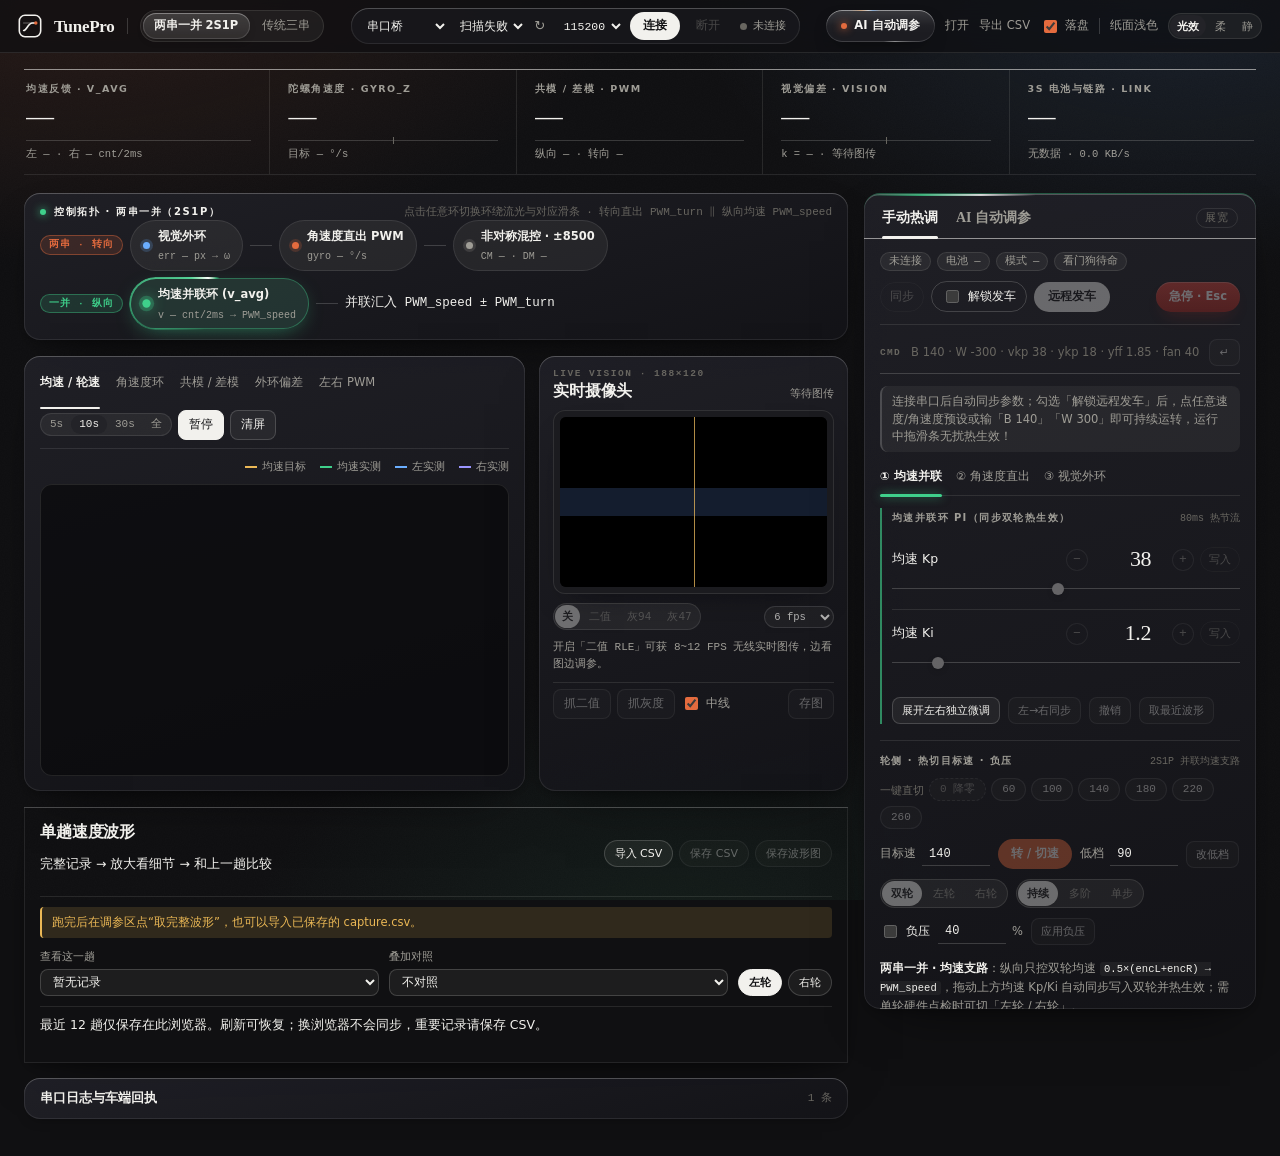
==== commit c7c40bc5: "feat(brand): unified minimalist geometric icon for favicon, titlebar, navbar, and Windows exe" ====
--- a/web/index.html
+++ b/web/index.html
@@ -4,6 +4,9 @@
   <meta charset="utf-8">
   <meta name="viewport" content="width=device-width, initial-scale=1">
   <title>TunePro · 智能车光学玻璃调参工作台</title>
+  <link rel="icon" href="./favicon.svg?v=132" type="image/svg+xml">
+  <link rel="icon" href="./favicon.png?v=132" type="image/png" sizes="64x64">
+  <link rel="shortcut icon" href="./favicon.ico?v=132" type="image/x-icon">
   <link rel="stylesheet" href="./tokens.css">
   <link rel="stylesheet" href="./lib/robot-speed-scope.css">
   <link rel="stylesheet" href="./app.css">
@@ -16,10 +19,11 @@
   <header class="tp-nav">
     <div class="tp-nav-inner">
       <div class="tp-brand-group">
-        <svg class="tp-brand-mark" viewBox="0 0 24 24" aria-hidden="true">
-          <rect x="2.5" y="2.5" width="19" height="19" rx="5.5"/>
-          <path d="M5.5 15.5 C8.5 15.5, 9 8.5, 12.2 9.5 C15 10.4, 15.8 11.2, 18.5 11.2"/>
-          <circle cx="17.8" cy="7" r="1.4" class="tp-brand-dot"/>
+        <svg class="tp-brand-mark" viewBox="0 0 64 64" aria-hidden="true">
+          <rect x="3.5" y="3.5" width="57" height="57" rx="15"/>
+          <line x1="15" y1="24" x2="41" y2="24" stroke-opacity="0.26"/>
+          <path d="M15 44 C24 44, 26 24, 38.5 24 L45 24"/>
+          <circle cx="47.5" cy="24" r="4.6" class="tp-brand-dot"/>
         </svg>
         <div class="tp-brand-copy">
           <span class="tp-brand-name">TunePro</span>
--- a/web/app.css
+++ b/web/app.css
@@ -113,16 +113,15 @@
   position: absolute;
   left: 0;
   pointer-events: none;
-  transform-origin: 0 50%;
-  will-change: transform, opacity;
+  will-change: transform, width, opacity;
   transition:
-    transform 360ms var(--spring-snappy),
+    transform 340ms var(--spring-snappy),
+    width 340ms var(--spring-snappy),
     opacity 180ms var(--ease-out),
     background 260ms var(--ease-out);
 }
 .tp-fluid-line > .tp-fluid-ind {
   bottom: -1px;
-  width: 1px;
   height: 2px;
   border-radius: 2px;
   background: var(--c-fg);
@@ -141,17 +140,22 @@
   background: var(--c-fg);
 }
 .tp-fluid-pill > .tp-fluid-ind {
-  top: 2px;
-  bottom: 2px;
-  width: 1px;
-  border-radius: var(--r-pill);
-  background: var(--c-surface-2);
-  box-shadow: inset 0 1px 0 var(--glass-rim-top), inset 0 0 0 1px var(--c-line-strong);
+  top: 3px;
+  bottom: 3px;
+  border-radius: var(--r-pill);
+  background: linear-gradient(180deg, rgba(255, 255, 255, 0.14), rgba(255, 255, 255, 0.07));
+  box-shadow:
+    inset 0 1px 0 rgba(255, 255, 255, 0.24),
+    inset 0 0 0 1px rgba(255, 255, 255, 0.14),
+    0 3px 10px -4px rgba(0, 0, 0, 0.45);
   z-index: 0;
 }
 html[data-theme="light"] .tp-fluid-pill > .tp-fluid-ind {
   background: #ffffff;
-  box-shadow: 0 1px 4px rgba(18, 18, 20, 0.10), inset 0 0 0 1px rgba(18, 18, 20, 0.08);
+  box-shadow:
+    0 2px 6px rgba(18, 18, 20, 0.10),
+    inset 0 1px 0 #ffffff,
+    inset 0 0 0 1px rgba(18, 18, 20, 0.08);
 }
 .tp-fluid-pill > button { position: relative; z-index: 1; }
 /* Suppress legacy static ::after indicators whenever fluid spring indicator is active */
@@ -317,7 +321,7 @@
   height: 24px;
   fill: none;
   stroke: var(--c-fg);
-  stroke-width: 1.7;
+  stroke-width: 4.2;
   stroke-linecap: round;
   stroke-linejoin: round;
   flex: none;
@@ -348,23 +352,25 @@
   flex: none;
 }
 
-/* Minimal editorial topology tabs with spring pill indicator */
+/* Minimal editorial topology tabs with crisp spring pill indicator */
 .tp-topo-tabs {
   display: inline-flex;
   align-items: center;
+  flex: none;
   gap: 2px;
-  padding: 2px;
+  padding: 3px;
   border-radius: var(--r-pill);
   background: var(--c-fill);
   box-shadow: inset 0 0 0 1px var(--c-line);
 }
 .tp-topo-tabs button {
   position: relative;
-  padding: 5px 11px;
+  padding: 4px 11px;
   border-radius: var(--r-pill);
   font-size: var(--text-xs);
   font-weight: 500;
   color: var(--c-fg-muted);
+  white-space: nowrap;
 }
 .tp-topo-tabs button:hover { color: var(--c-fg); }
 .tp-topo-tabs button[aria-pressed="true"] { color: var(--c-fg); font-weight: 600; }
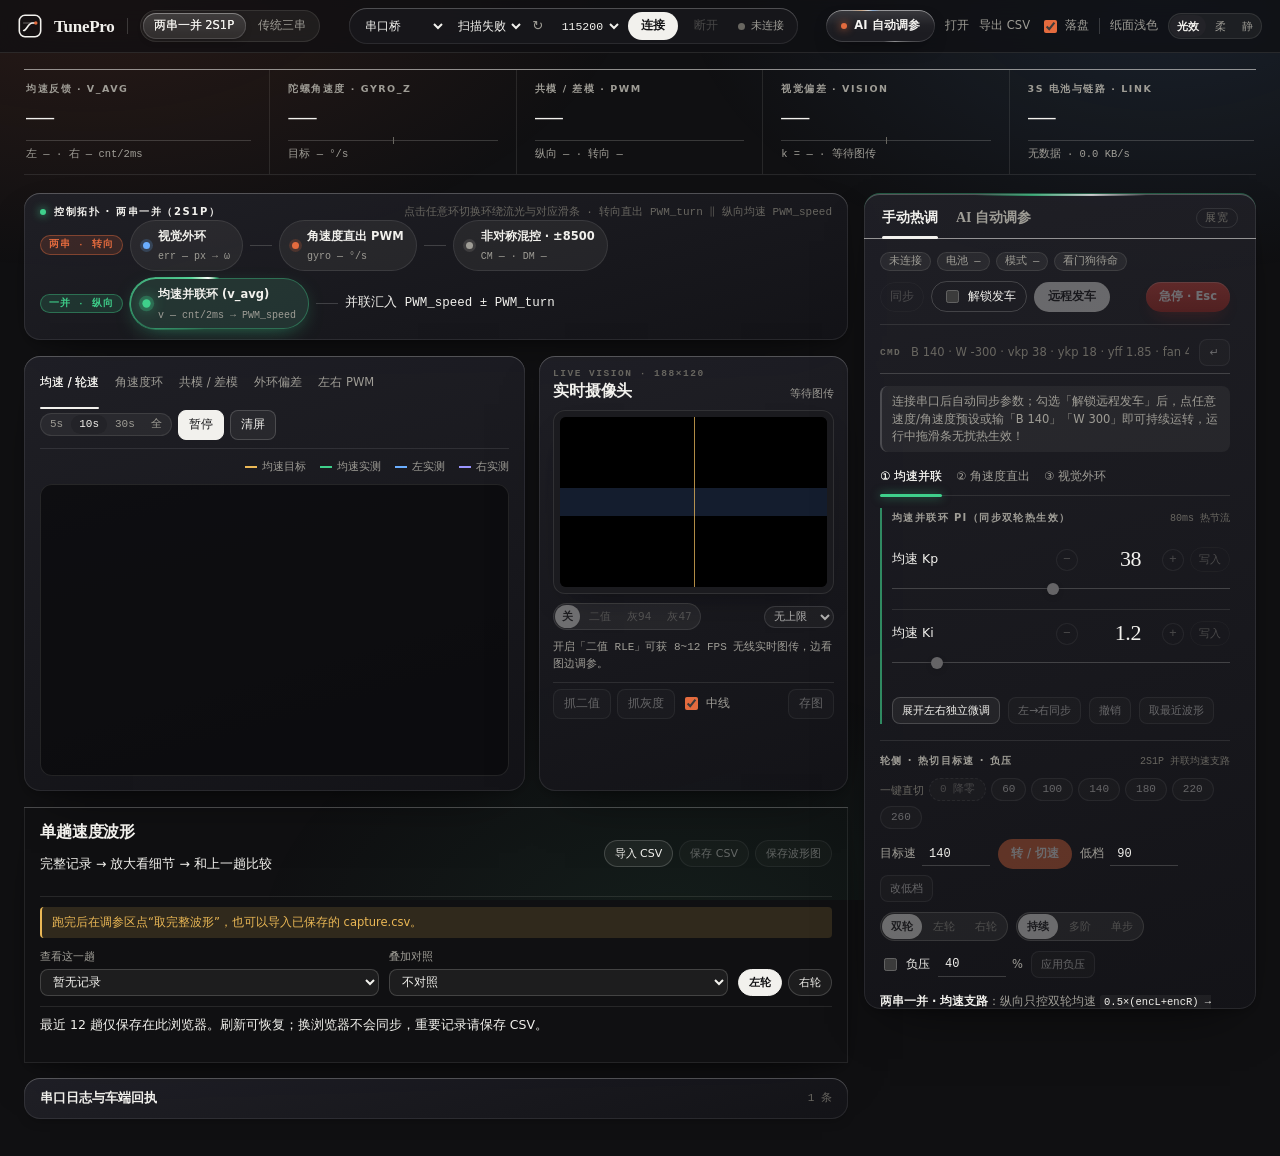
==== commit bccc2821: "fix(ui): make motion=off (静) completely disable all lights, glows, blurs and animations" ====
--- a/web/index.html
+++ b/web/index.html
@@ -69,10 +69,10 @@
         </label>
         <span class="tp-nav-sep" aria-hidden="true"></span>
         <button type="button" class="tp-nav-link" data-theme-toggle>纸面浅色</button>
-        <div class="tp-motion-mini" role="group" aria-label="动效档位">
-          <button type="button" data-motion-btn="standard" aria-pressed="true" title="标准物理光效">光效</button>
-          <button type="button" data-motion-btn="subtle" aria-pressed="false" title="柔和动效">柔</button>
-          <button type="button" data-motion-btn="off" aria-pressed="false" title="关闭动效">静</button>
+        <div class="tp-motion-mini" role="group" aria-label="光效与动效档位">
+          <button type="button" data-motion-btn="standard" aria-pressed="true" title="完整物理光效与弹簧动效">光效</button>
+          <button type="button" data-motion-btn="subtle" aria-pressed="false" title="柔和微光与克制动效">柔</button>
+          <button type="button" data-motion-btn="off" aria-pressed="false" title="彻底关闭全部光效、模糊与动画（零特效极简模式）">静</button>
         </div>
       </div>
     </div>
--- a/web/tokens.css
+++ b/web/tokens.css
@@ -113,21 +113,21 @@
   --r-xl: 20px;
   --r-pill: 999px;
 
-  /* Physical Springs & iOS Easing Curves */
-  --ease-ios: cubic-bezier(0.32, 0.72, 0, 1);
-  --ease-out: cubic-bezier(0.22, 1, 0.36, 1);
-  --spring-snappy: cubic-bezier(0.25, 1.15, 0.4, 1);
-  --spring-interactive: cubic-bezier(0.2, 1, 0.3, 1);
-  --dur-micro: 110ms;
-  --dur-fast: 180ms;
-  --dur-base: 300ms;
-  --dur-slow: 520ms;
+  /* Physical Springs & Hardware-Instant Easing Curves */
+  --ease-ios: cubic-bezier(0.25, 0.85, 0.2, 1);
+  --ease-out: cubic-bezier(0.16, 1, 0.3, 1);
+  --spring-snappy: cubic-bezier(0.22, 1.18, 0.36, 1);
+  --spring-interactive: cubic-bezier(0.18, 1.04, 0.28, 1);
+  --dur-micro: 48ms;
+  --dur-fast: 90ms;
+  --dur-base: 155ms;
+  --dur-slow: 220ms;
 }
 
 @supports (transition-timing-function: linear(0, 1)) {
   :root {
-    --spring-snappy: linear(0, 0.0274, 0.095, 0.1853, 0.2859, 0.388, 0.4859, 0.5761, 0.6565, 0.7266, 0.7863, 0.8361, 0.877, 0.91, 0.9361, 0.9564, 0.9719, 0.9834, 0.9918, 0.9976, 1.0016, 1.0041, 1.0055, 1.0062, 1.0063, 1.006, 1.0055, 1.005, 1.0043, 1.0037, 1.0031, 1.0025, 1);
-    --spring-interactive: linear(0, 0.0459, 0.1517, 0.2824, 0.4162, 0.5405, 0.6491, 0.7397, 0.8126, 0.8693, 0.9123, 0.9439, 0.9663, 0.9818, 0.9921, 0.9985, 1.0023, 1.0042, 1.005, 1.0049, 1.0045, 1.0039, 1.0032, 1.0026, 1);
+    --spring-snappy: linear(0, 0.082, 0.258, 0.471, 0.669, 0.824, 0.931, 0.994, 1.023, 1.029, 1.022, 1.011, 1.003, 0.999, 0.998, 1);
+    --spring-interactive: linear(0, 0.115, 0.335, 0.568, 0.757, 0.888, 0.964, 1.002, 1.014, 1.012, 1.006, 1.001, 0.999, 1);
   }
 }
 
@@ -207,17 +207,16 @@
 
 /* ---------- Motion Intensity Tiers ---------- */
 html[data-motion="subtle"] {
-  --dur-micro: 80ms;
-  --dur-fast: 130ms;
-  --dur-base: 190ms;
-  --dur-slow: 260ms;
+  --dur-micro: 40ms;
+  --dur-fast: 70ms;
+  --dur-base: 115ms;
+  --dur-slow: 165ms;
 }
 html[data-motion="off"] *,
 html[data-motion="off"] *::before,
 html[data-motion="off"] *::after {
-  animation-duration: 0.01ms !important;
-  animation-iteration-count: 1 !important;
-  transition-duration: 0.01ms !important;
+  animation: none !important;
+  transition: none !important;
 }
 @media (prefers-reduced-motion: reduce) {
   *, *::before, *::after {
--- a/web/app.css
+++ b/web/app.css
@@ -18,7 +18,7 @@
   transition: background var(--dur-base) var(--ease-ios), color var(--dur-base) var(--ease-ios);
 }
 
-/* ---------- Ambient Overhead Studio Light (318deg) + Archival Paper Grain ---------- */
+/* ---------- Ambient Overhead Studio Light (318deg — pure gradient, zero SVG filter overhead) ---------- */
 .tp-ambient {
   position: fixed;
   inset: 0;
@@ -29,20 +29,12 @@
 .tp-ambient::before {
   content: "";
   position: absolute;
-  inset: -12%;
+  inset: -10%;
   background:
     radial-gradient(52% 42% at 14% 4%, var(--amb-light-1), transparent 70%),
     radial-gradient(46% 38% at 84% 8%, var(--amb-light-2), transparent 68%),
     radial-gradient(38% 36% at 52% 96%, var(--amb-light-3), transparent 72%);
 }
-.tp-ambient::after {
-  content: "";
-  position: absolute;
-  inset: 0;
-  opacity: var(--grain-opacity);
-  background-image: url("data:image/svg+xml;utf8,<svg xmlns='http://www.w3.org/2000/svg' width='160' height='160'><filter id='n'><feTurbulence type='fractalNoise' baseFrequency='.88' numOctaves='2' stitchTiles='stitch'/><feColorMatrix values='0 0 0 0 0 0 0 0 0 0 0 0 0 0 0 0 0 0 .075 0'/></filter><rect width='100%25' height='100%25' filter='url(%23n)'/></svg>");
-}
-html[data-theme="dark"] .tp-ambient::after { filter: invert(1); }
 
 /* ---------- Base Controls ---------- */
 button, input, select { font: inherit; color: inherit; }
@@ -57,10 +49,10 @@
     background var(--dur-fast) var(--ease-out),
     border-color var(--dur-fast) var(--ease-out),
     opacity var(--dur-fast) var(--ease-out),
-    transform var(--dur-micro) var(--spring-interactive);
+    transform var(--dur-micro) var(--ease-out);
 }
 button:disabled { opacity: 0.36; cursor: default; pointer-events: none; }
-button:active:not(:disabled) { transform: scale(0.975); }
+button:active:not(:disabled) { transform: scale(0.968); }
 :focus-visible { outline: 1.5px solid var(--c-accent); outline-offset: 2px; }
 
 /* ---------- Register Animatable Angle for Orbiting Loop Beam ---------- */
@@ -99,7 +91,7 @@
     var(--glass-sheen),
     transparent 64%
   );
-  transition: opacity var(--dur-base) var(--ease-out);
+  transition: opacity var(--dur-fast) var(--ease-out);
 }
 .tp-glass:hover::before { opacity: 1; }
 .tp-glass > * { position: relative; z-index: 1; }
@@ -113,12 +105,13 @@
   position: absolute;
   left: 0;
   pointer-events: none;
-  will-change: transform, width, opacity;
+  will-change: transform, width;
   transition:
-    transform 340ms var(--spring-snappy),
-    width 340ms var(--spring-snappy),
-    opacity 180ms var(--ease-out),
-    background 260ms var(--ease-out);
+    transform 210ms var(--spring-snappy),
+    width 210ms var(--spring-snappy),
+    opacity 110ms var(--ease-out),
+    background 160ms var(--ease-out),
+    box-shadow 180ms var(--ease-out);
 }
 .tp-fluid-line > .tp-fluid-ind {
   bottom: -1px;
@@ -161,10 +154,10 @@
 /* Suppress legacy static ::after indicators whenever fluid spring indicator is active */
 .tp-fluid-group > button::after { display: none !important; }
 
-/* Smooth panel cross-reveal on tab switch */
+/* Crisp instant panel reveal on tab switch */
 @keyframes tp-pane-in {
-  from { opacity: 0; transform: translateY(6px); }
-  to { opacity: 1; transform: translateY(0); }
+  from { opacity: 0; transform: translate3d(0, 6px, 0); }
+  to { opacity: 1; transform: translate3d(0, 0, 0); }
 }
 
 /* ---------- Physical Specular Rim Primary Pill (.tp-optic-btn) ---------- */
@@ -373,7 +366,7 @@
   white-space: nowrap;
 }
 .tp-topo-tabs button:hover { color: var(--c-fg); }
-.tp-topo-tabs button[aria-pressed="true"] { color: var(--c-fg); font-weight: 600; }
+.tp-topo-tabs button[aria-pressed="true"] { color: var(--c-fg); text-shadow: 0 0 0.35px currentColor; }
 
 /* Inline Glass Connection Capsule */
 .tp-conn-capsule {
@@ -622,13 +615,12 @@
   text-overflow: ellipsis;
 }
 
-/* ---------- 2-Column Glass Studio Workspace ---------- */
+/* ---------- 2-Column Glass Studio Workspace (zero grid-template-columns layout thrash) ---------- */
 .tp-workspace {
   display: grid;
   grid-template-columns: minmax(0, 1fr) 392px;
   gap: 16px;
   align-items: start;
-  transition: grid-template-columns var(--dur-base) var(--ease-ios);
 }
 .tp-workspace[data-wide-inspector="true"] {
   grid-template-columns: minmax(0, 1fr) minmax(560px, 640px);
@@ -706,9 +698,9 @@
   text-align: left;
   --node-c: var(--c-cobalt);
   transition:
-    background 260ms var(--ease-ios),
-    box-shadow 300ms var(--ease-ios),
-    transform 160ms var(--spring-interactive);
+    background 120ms var(--ease-out),
+    box-shadow 140ms var(--ease-out),
+    transform 90ms var(--ease-out);
 }
 .rtp-node:hover:not([data-node="mixer"]) {
   background: var(--c-fill-2);
@@ -831,7 +823,7 @@
 .tp-line-tabs button:hover { color: var(--c-fg); }
 .tp-line-tabs button[aria-pressed="true"] {
   color: var(--c-fg);
-  font-weight: 600;
+  text-shadow: 0 0 0.35px currentColor;
 }
 .tp-line-tabs button[aria-pressed="true"]::after {
   content: "";
@@ -1089,7 +1081,7 @@
   border-top: 1px solid color-mix(in srgb, var(--loop-glow) 36%, transparent);
   transition: border-color 320ms var(--ease-ios);
 }
-/* Compositor-only gliding top optical beam synced to the selected loop color */
+/* Compositor-only top optical hairline synced to active loop (0% idle GPU; glides while running) */
 .tp-inspector-shell::after {
   content: "";
   position: absolute;
@@ -1101,9 +1093,14 @@
   pointer-events: none;
   z-index: 4;
   background: linear-gradient(90deg, transparent, var(--loop-glow), #ffffff 68%, transparent);
-  opacity: 0.78;
+  opacity: 0.72;
+  transform: translate3d(64%, 0, 0);
+  transition: opacity 160ms var(--ease-out);
+}
+.tp-inspector-shell:has([data-running="true"])::after {
+  opacity: 0.92;
   will-change: transform;
-  animation: tp-rail-glide 5.2s ease-in-out infinite alternate;
+  animation: tp-rail-glide 3.8s ease-in-out infinite alternate;
 }
 @keyframes tp-rail-glide {
   from { transform: translate3d(-15%, 0, 0); }
@@ -1166,6 +1163,7 @@
   flex-direction: column;
   min-height: 0;
   overflow-y: auto;
+  scrollbar-gutter: stable;
   overscroll-behavior: contain;
   padding: 13px 16px 18px;
   scrollbar-width: thin;
@@ -1179,17 +1177,17 @@
 .rtp-panel {
   display: grid;
   gap: 12px;
-  animation: tp-pane-in 220ms var(--spring-interactive) both;
+  animation: tp-pane-in 110ms var(--ease-out) both;
 }
 .rtp-tab-panel {
   display: grid;
   gap: 12px;
-  animation: tp-pane-in 220ms var(--spring-interactive) both;
+  animation: tp-pane-in 155ms var(--ease-out) both;
 }
 .rtp-pid-box {
   padding-left: 10px;
   border-left: 2px solid color-mix(in srgb, var(--loop-glow) 62%, transparent);
-  transition: border-color 300ms var(--ease-ios);
+  transition: border-color 140ms var(--ease-out);
 }
 
 /* Safety & Launch Bar */
@@ -1333,7 +1331,7 @@
 .rtp-loop-tabs button:hover { color: var(--c-fg); }
 .rtp-loop-tabs button[aria-selected="true"] {
   color: var(--c-fg);
-  font-weight: 600;
+  text-shadow: 0 0 0.35px currentColor;
 }
 .rtp-loop-tabs button[aria-selected="true"]::after {
   content: "";
@@ -1604,7 +1602,7 @@
   background: transparent;
   box-shadow: none;
   border: 0;
-  animation: tp-pane-in 220ms var(--spring-interactive) both;
+  animation: tp-pane-in 110ms var(--ease-out) both;
 }
 .ait-panel::before { display: none; }
 
@@ -1791,7 +1789,7 @@
   gap: 6px;
   padding: 8px 0 4px;
   border-bottom: 1px solid var(--c-line);
-  animation: tp-pane-in 180ms var(--ease-out) both;
+  animation: tp-pane-in 110ms var(--ease-out) both;
 }
 .ait-status-line {
   padding: 6px 9px;
@@ -1831,7 +1829,7 @@
 .ait-notes { margin-top: 2px; font-size: 10px; color: var(--c-amber); }
 .ait-empty { text-align: center; padding: 14px 8px !important; color: var(--c-fg-dim); }
 
-/* ---------- Live Conversational Chat Feed ---------- */
+/* ---------- Live Conversational Chat Feed (iMessage Kinetic Bubbles + Clean Markdown) ---------- */
 .ait-chat-feed {
   flex: 1 1 auto;
   min-height: 180px;
@@ -1839,23 +1837,36 @@
   overscroll-behavior: contain;
   display: flex;
   flex-direction: column;
-  gap: 10px;
-  padding: 4px 2px 6px;
+  gap: 11px;
+  padding: 6px 2px 10px;
   scrollbar-width: thin;
 }
 .ait-msg {
   display: grid;
   gap: 5px;
   max-width: 96%;
-  animation: tp-pane-in 210ms var(--spring-interactive) both;
 }
 .ait-msg[data-role="user"] {
   align-self: flex-end;
   max-width: 86%;
+  transform-origin: bottom right;
+  animation: imsg-pop-user 250ms var(--spring-snappy) both;
 }
 .ait-msg[data-role="assistant"] {
   align-self: flex-start;
   width: 100%;
+  transform-origin: bottom left;
+  animation: imsg-pop-ai 240ms var(--spring-snappy) both;
+}
+@keyframes imsg-pop-user {
+  0%   { opacity: 0; transform: translate3d(10px, 14px, 0) scale(0.84); }
+  70%  { opacity: 1; transform: translate3d(-1px, -1px, 0) scale(1.015); }
+  100% { opacity: 1; transform: translate3d(0, 0, 0) scale(1); }
+}
+@keyframes imsg-pop-ai {
+  0%   { opacity: 0; transform: translate3d(-8px, 11px, 0) scale(0.90); }
+  72%  { opacity: 1; transform: translate3d(0.5px, -0.5px, 0) scale(1.008); }
+  100% { opacity: 1; transform: translate3d(0, 0, 0) scale(1); }
 }
 .ait-msg-head {
   display: flex;
@@ -1868,36 +1879,187 @@
   display: inline-flex;
   align-items: center;
   gap: 3px;
-  padding: 2px 6px;
+  padding: 2px 7px;
   border-radius: var(--r-pill);
   background: var(--c-fill);
   color: var(--c-fg-muted);
 }
 .ait-msg-bubble {
-  padding: 9px 12px;
-  border-radius: 13px;
-  font-size: 12px;
-  line-height: 1.58;
-  color: var(--c-fg);
+  padding: 10px 13px;
+  border-radius: 18px;
+  font-size: 12.5px;
+  line-height: 1.62;
+  color: var(--c-fg);
+  word-break: break-word;
+}
+/* Crisp iMessage sapphire-cobalt user pill */
+.ait-msg[data-role="user"] .ait-msg-bubble {
+  background: linear-gradient(155deg, #2d81fb, #1d64db);
+  color: #ffffff;
+  border-radius: 18px 18px 5px 18px;
+  box-shadow:
+    inset 0 1px 0 rgba(255, 255, 255, 0.28),
+    0 8px 18px -10px rgba(32, 108, 232, 0.65);
   white-space: pre-wrap;
-  word-break: break-word;
-}
-.ait-msg[data-role="user"] .ait-msg-bubble {
-  background: var(--c-fg);
-  color: var(--c-on-ink);
-  border-bottom-right-radius: 4px;
 }
 .ait-msg[data-role="assistant"] .ait-msg-bubble {
   background: var(--c-fill);
   box-shadow: inset 0 1px 0 var(--glass-rim-top), inset 0 0 0 1px var(--c-line);
-  border-top-left-radius: 4px;
+  border-radius: 18px 18px 18px 5px;
 }
 .ait-msg[data-kind="live-event"] .ait-msg-bubble {
   background: color-mix(in srgb, var(--c-cobalt-soft) 72%, var(--c-fill));
   box-shadow: inset 0 0 0 1px color-mix(in srgb, var(--c-cobalt) 30%, transparent);
 }
+
+/* iMessage Liquid 3-Dot Thinking Pill */
+.ait-imsg-thinking {
+  display: inline-flex;
+  align-items: center;
+  gap: 8px;
+  padding: 2px 2px;
+  font-size: 11.5px;
+  color: var(--c-fg-muted);
+}
+.ait-imsg-dots {
+  display: inline-flex;
+  align-items: center;
+  gap: 4px;
+  padding: 5px 9px;
+  border-radius: var(--r-pill);
+  background: var(--c-fill-2);
+}
+.ait-imsg-dots i {
+  width: 5.5px;
+  height: 5.5px;
+  border-radius: 50%;
+  background: var(--c-fg-muted);
+  animation: imsg-dot-bob 1.15s cubic-bezier(0.45, 0.05, 0.55, 0.95) infinite;
+}
+.ait-imsg-dots i:nth-child(2) { animation-delay: 140ms; }
+.ait-imsg-dots i:nth-child(3) { animation-delay: 280ms; }
+@keyframes imsg-dot-bob {
+  0%, 62%, 100% { transform: translate3d(0, 0, 0) scale(0.84); opacity: 0.42; }
+  30% { transform: translate3d(0, -3.5px, 0) scale(1.16); opacity: 1; background: var(--c-cobalt); }
+}
+
+/* Live Streaming Kinetic Token Blur-Glide */
+.ait-stream-live {
+  white-space: pre-wrap;
+  line-height: 1.62;
+}
+.ait-tok-in {
+  display: inline;
+  animation: imsg-tok-reveal 190ms cubic-bezier(0.16, 1, 0.3, 1) both;
+}
+@keyframes imsg-tok-reveal {
+  from { opacity: 0; filter: blur(2.5px); }
+  to   { opacity: 1; filter: blur(0); }
+}
+.ait-stream-caret {
+  display: inline-block;
+  width: 6px;
+  height: 6px;
+  margin-left: 4px;
+  border-radius: 50%;
+  vertical-align: 1px;
+  background: linear-gradient(135deg, var(--g1), var(--g2), var(--g4));
+  box-shadow: 0 0 8px rgba(106, 174, 255, 0.72);
+  animation: imsg-caret-pulse 820ms ease-in-out infinite alternate;
+}
+@keyframes imsg-caret-pulse {
+  from { opacity: 0.35; transform: scale(0.75); }
+  to   { opacity: 1;    transform: scale(1.22); }
+}
+
+/* Clean Editorial Markdown Typography Inside Assistant Bubbles */
+.ait-md-body {
+  display: grid;
+  gap: 6px;
+}
+.ait-md-settle {
+  animation: imsg-settle 150ms var(--ease-out) both;
+}
+@keyframes imsg-settle {
+  from { opacity: 0.86; transform: translate3d(0, 1px, 0); }
+  to   { opacity: 1;    transform: translate3d(0, 0, 0); }
+}
+.ait-md-p { margin: 0; }
+.ait-md-h {
+  font: 600 12.5px/1.4 var(--font-sans);
+  color: var(--c-fg);
+  margin-top: 2px;
+  letter-spacing: -0.005em;
+}
+.ait-md-strong {
+  font-weight: 600;
+  color: var(--c-fg);
+}
+.ait-md-code {
+  display: inline-block;
+  padding: 0 5px;
+  margin: 0 1px;
+  border-radius: 5px;
+  background: var(--c-fill-2);
+  box-shadow: inset 0 0 0 1px var(--c-line);
+  font: 500 11.2px/1.48 var(--font-mono);
+  color: var(--c-fg);
+}
+.ait-md-list {
+  margin: 0;
+  padding: 0;
+  list-style: none;
+  display: grid;
+  gap: 4px;
+}
+.ait-md-list li {
+  position: relative;
+  padding-left: 13px;
+}
+.ait-md-list li::before {
+  content: "";
+  position: absolute;
+  left: 2px;
+  top: 8px;
+  width: 4.5px;
+  height: 4.5px;
+  border-radius: 50%;
+  background: var(--c-cobalt);
+  opacity: 0.85;
+}
+.ait-md-quote {
+  padding: 4px 9px;
+  border-left: 2px solid var(--c-cobalt);
+  background: var(--c-fill);
+  border-radius: 0 6px 6px 0;
+  color: var(--c-fg-muted);
+  font-size: 11.5px;
+}
+.ait-md-hr {
+  border: 0;
+  height: 1px;
+  background: var(--c-line);
+  margin: 2px 0;
+}
+.ait-md-pre {
+  margin: 2px 0;
+  padding: 7px 9px;
+  border-radius: var(--r-sm);
+  background: var(--c-bg-sunken);
+  box-shadow: inset 0 0 0 1px var(--c-line);
+  overflow-x: auto;
+  font: 400 11px/1.5 var(--font-mono);
+}
+.ait-kw-warn {
+  color: var(--c-accent-strong);
+  font-weight: 600;
+}
+.ait-kw-good {
+  color: var(--c-emerald);
+  font-weight: 600;
+}
 .ait-insights {
-  margin: 6px 0 0;
+  margin: 7px 0 0;
   padding: 6px 0 0 14px;
   border-top: 1px dashed var(--c-line);
   display: grid;
@@ -1908,11 +2070,17 @@
 .ait-suggest-card {
   margin-top: 8px;
   padding: 8px 10px;
-  border-radius: var(--r-sm);
+  border-radius: 12px;
   background: color-mix(in srgb, var(--c-emerald-soft) 65%, var(--c-surface));
   box-shadow: inset 0 0 0 1px color-mix(in srgb, var(--c-emerald) 38%, transparent);
   display: grid;
   gap: 6px;
+  transform-origin: top center;
+  animation: imsg-card-pop 240ms var(--spring-snappy) both;
+}
+@keyframes imsg-card-pop {
+  from { opacity: 0; transform: translate3d(0, 6px, 0) scale(0.95); }
+  to   { opacity: 1; transform: translate3d(0, 0, 0) scale(1); }
 }
 .ait-suggest-params {
   font: 600 11.5px/1.35 var(--font-mono);
@@ -1985,28 +2153,144 @@
   40% { opacity: 1; transform: scale(1.12); }
 }
 
-/* ---------- Bottom Chat Composer + Reasoning Effort Trigger ---------- */
+/* ---------- Eye-Level Top Chat Composer + Gemini-Style Top Diffused Horizon Glow ---------- */
 .ait-composer-wrap {
   position: relative;
+  isolation: isolate;
   flex: none;
-  padding-top: 4px;
-}
+  padding-top: 8px;
+  z-index: 25;
+}
+
+/* Soft upward-diffused atmospheric light radiating from the top arch of the composer */
+.ait-composer-glow {
+  position: absolute;
+  left: 12px;
+  right: 12px;
+  top: -12px;
+  height: 36px;
+  pointer-events: none;
+  z-index: 0;
+  opacity: 0.48;
+  transform: translate3d(0, 2px, 0) scaleX(0.96);
+  transition: opacity 160ms var(--ease-out), transform 190ms var(--ease-out);
+}
+.ait-composer-glow::before {
+  content: "";
+  position: absolute;
+  inset: 0;
+  border-radius: 50% 50% 0 0 / 100% 100% 0 0;
+  background:
+    radial-gradient(46% 96% at 22% 94%, rgba(66, 133, 244, 0.56), transparent 72%),
+    radial-gradient(44% 96% at 48% 92%, rgba(145, 118, 255, 0.50), transparent 72%),
+    radial-gradient(42% 96% at 72% 94%, rgba(217, 101, 112, 0.46), transparent 72%),
+    radial-gradient(36% 88% at 88% 96%, rgba(228, 107, 62, 0.36), transparent 70%);
+  filter: blur(11px);
+  transform-origin: 50% 100%;
+}
+html[data-theme="light"] .ait-composer-glow { opacity: 0.40; }
+html[data-theme="light"] .ait-composer-glow::before {
+  background:
+    radial-gradient(46% 96% at 22% 94%, rgba(56, 122, 238, 0.40), transparent 72%),
+    radial-gradient(44% 96% at 48% 92%, rgba(132, 104, 246, 0.36), transparent 72%),
+    radial-gradient(42% 96% at 72% 94%, rgba(212, 86, 108, 0.32), transparent 72%),
+    radial-gradient(36% 88% at 88% 96%, rgba(224, 96, 46, 0.25), transparent 70%);
+}
+.ait-composer-wrap:focus-within .ait-composer-glow {
+  opacity: 0.88;
+  transform: translate3d(0, -1px, 0) scaleX(1.01);
+}
+.ait-composer-wrap[data-effort-level="3"] .ait-composer-glow { opacity: 0.66; }
+.ait-composer-wrap[data-effort-level="4"] .ait-composer-glow {
+  opacity: 0.84;
+  transform: translate3d(0, -1px, 0) scaleX(1.01);
+}
+.ait-composer-wrap[data-effort-level="4"] .ait-composer-glow::before {
+  background:
+    radial-gradient(46% 96% at 18% 94%, rgba(91, 168, 255, 0.62), transparent 72%),
+    radial-gradient(44% 98% at 46% 90%, rgba(201, 124, 230, 0.60), transparent 72%),
+    radial-gradient(44% 98% at 72% 92%, rgba(240, 101, 92, 0.58), transparent 72%),
+    radial-gradient(38% 92% at 90% 94%, rgba(242, 157, 75, 0.54), transparent 70%);
+}
+.ait-composer-wrap[data-thinking="true"] .ait-composer-glow {
+  opacity: 1;
+  transform: translate3d(0, -2px, 0) scaleX(1.03);
+}
+.ait-composer-wrap[data-thinking="true"] .ait-composer-glow::before {
+  animation: ait-gemini-breathe 2.0s ease-in-out infinite alternate;
+}
+@keyframes ait-gemini-breathe {
+  from { opacity: 0.78; transform: scaleX(0.95) scaleY(0.92); }
+  to   { opacity: 1;    transform: scaleX(1.05) scaleY(1.12); }
+}
+@keyframes ait-gemini-drift {
+  from { background-position: 0% 50%; }
+  to   { background-position: 200% 50%; }
+}
+
 .ait-composer {
+  position: relative;
+  z-index: 2;
   display: grid;
   gap: 6px;
   padding: 9px 10px 8px 12px;
   border-radius: 16px;
   background: var(--c-surface);
   box-shadow:
-    inset 0 1px 0 var(--glass-rim-top),
+    inset 0 1px 0 rgba(255, 255, 255, 0.14),
     inset 0 0 0 1px var(--c-line-strong),
     0 10px 24px -14px rgba(0, 0, 0, 0.45);
-  transition: box-shadow 200ms var(--ease-out);
+  transition: box-shadow 140ms var(--ease-out);
+}
+/* Crisp luminous 1.5px Gemini horizon filament kissing the top arch of the composer */
+.ait-composer::before {
+  content: "";
+  position: absolute;
+  left: 18px;
+  right: 18px;
+  top: 0;
+  height: 1.5px;
+  border-radius: 999px;
+  pointer-events: none;
+  z-index: 3;
+  background: linear-gradient(
+    90deg,
+    transparent 0%,
+    rgba(66, 133, 244, 0.84) 22%,
+    rgba(155, 130, 255, 0.94) 48%,
+    rgba(224, 110, 128, 0.88) 72%,
+    rgba(228, 107, 62, 0.76) 88%,
+    transparent 100%
+  );
+  opacity: 0.70;
+  transition: opacity 150ms var(--ease-out), filter 150ms var(--ease-out);
+}
+.ait-composer-wrap:focus-within .ait-composer::before {
+  opacity: 1;
+  filter: drop-shadow(0 0 5px rgba(138, 124, 255, 0.72));
+}
+.ait-composer-wrap[data-effort-level="4"] .ait-composer::before {
+  opacity: 0.96;
+}
+.ait-composer-wrap[data-thinking="true"] .ait-composer::before {
+  opacity: 1;
+  background-size: 200% 100%;
+  background-image: linear-gradient(
+    90deg,
+    transparent 0%,
+    #4285f4 16%,
+    #a182ff 34%,
+    #f0655c 52%,
+    #f29d4b 68%,
+    #4285f4 86%,
+    transparent 100%
+  );
+  animation: ait-gemini-drift 1.7s linear infinite;
 }
 .ait-composer:focus-within {
   box-shadow:
-    inset 0 1px 0 var(--glass-rim-top),
-    inset 0 0 0 1px var(--c-accent-border),
+    inset 0 1px 0 rgba(168, 152, 255, 0.42),
+    inset 0 0 0 1px color-mix(in srgb, var(--c-cobalt) 44%, var(--c-line-strong)),
     0 12px 28px -14px rgba(0, 0, 0, 0.55);
 }
 .ait-composer textarea {
@@ -2041,8 +2325,9 @@
   flex: none;
 }
 
-/* Pill trigger sitting right beside ↑ send button (matching & elevating reference!) */
+/* Pill trigger sitting right beside ↑ send button */
 .eff-trigger {
+  position: relative;
   display: inline-flex;
   align-items: center;
   gap: 6px;
@@ -2061,17 +2346,23 @@
   background: var(--c-fill-2);
   box-shadow: inset 0 0 0 1px var(--c-fg);
 }
+.eff-trigger[data-level="4"] {
+  background: linear-gradient(120deg, rgba(91, 168, 255, 0.11), rgba(201, 124, 230, 0.12), rgba(228, 107, 62, 0.16));
+  box-shadow:
+    inset 0 0 0 1px color-mix(in srgb, var(--c-accent) 55%, var(--g2)),
+    0 0 14px -6px rgba(228, 107, 62, 0.58);
+}
 .eff-trigger-bolt {
   width: 13px;
   height: 13px;
   flex: none;
-  transition: color 220ms, filter 220ms, transform 240ms var(--spring-snappy);
+  transition: color 120ms, filter 120ms, transform 140ms var(--spring-snappy);
 }
 .eff-trigger[data-level="0"] .eff-trigger-bolt { color: var(--c-fg-dim); }
 .eff-trigger[data-level="1"] .eff-trigger-bolt { color: var(--c-cobalt); }
 .eff-trigger[data-level="2"] .eff-trigger-bolt { color: var(--c-fg); }
 .eff-trigger[data-level="3"] .eff-trigger-bolt { color: var(--c-amber); filter: drop-shadow(0 0 5px var(--c-amber)); }
-.eff-trigger[data-level="4"] .eff-trigger-bolt { color: var(--c-accent); filter: drop-shadow(0 0 7px var(--c-accent)); transform: scale(1.12); }
+.eff-trigger[data-level="4"] .eff-trigger-bolt { color: var(--c-accent); filter: drop-shadow(0 0 8px var(--c-accent)); transform: scale(1.14); }
 
 .eff-trigger-model {
   color: var(--c-fg-muted);
@@ -2095,15 +2386,14 @@
 .ait-send-btn:hover:not(:disabled) { transform: scale(1.06); }
 .ait-send-btn svg { width: 15px; height: 15px; }
 
-/* ---------- Floating Frosted Glass Reasoning Effort & Model Popover ---------- */
+/* ---------- Floating Frosted Glass Reasoning Effort & Model Popover (Opens Downward from Top Composer) ---------- */
 .eff-popover {
   position: absolute;
   right: 0;
-  bottom: calc(100% + 10px);
-  width: min(326px, 100%);
-  max-height: min(430px, calc(100vh - 210px));
-  overflow-y: auto;
-  scrollbar-width: thin;
+  top: calc(100% + 9px);
+  bottom: auto;
+  width: min(334px, 100%);
+  overflow: hidden;
   padding: 15px 16px 14px;
   border-radius: 22px;
   background: var(--glass-popover);
@@ -2114,22 +2404,75 @@
     inset 0 0 0 1px var(--glass-rim-edge),
     0 24px 54px -14px rgba(0, 0, 0, 0.42),
     0 6px 18px -6px rgba(0, 0, 0, 0.18);
-  z-index: 30;
+  z-index: 35;
   display: grid;
   gap: 13px;
-  transform-origin: bottom right;
+  transform-origin: top right;
   opacity: 0;
-  transform: translate3d(0, 10px, 0) scale(0.93);
+  transform: translate3d(0, -8px, 0) scale(0.94);
   pointer-events: none;
   transition:
-    opacity 200ms var(--ease-out),
-    transform 320ms var(--spring-snappy);
+    opacity 95ms var(--ease-out),
+    transform 155ms var(--spring-snappy),
+    box-shadow 180ms var(--ease-out);
 }
 .eff-popover.is-open {
   opacity: 1;
   transform: translate3d(0, 0, 0) scale(1);
   pointer-events: auto;
 }
+.eff-popover > *:not(.eff-pop-prism) { position: relative; z-index: 2; }
+
+/* Studio Chromatic Prismatic Perimeter Ring (activates & bursts on Max level 4!) */
+.eff-pop-prism {
+  position: absolute;
+  inset: 0;
+  border-radius: inherit;
+  padding: 1.5px;
+  overflow: hidden;
+  pointer-events: none;
+  z-index: 1;
+  opacity: 0;
+  -webkit-mask: linear-gradient(#000 0 0) content-box, linear-gradient(#000 0 0);
+  -webkit-mask-composite: xor;
+  mask: linear-gradient(#000 0 0) content-box exclude, linear-gradient(#000 0 0);
+  transition: opacity 200ms var(--ease-out);
+}
+.eff-pop-prism > i {
+  position: absolute;
+  left: 50%;
+  top: 50%;
+  width: 170%;
+  aspect-ratio: 1;
+  translate: -50% -50%;
+  transform: rotate(318deg);
+  background: conic-gradient(
+    from 0deg,
+    var(--g1) 0deg,
+    var(--g2) 78deg,
+    var(--g3) 152deg,
+    var(--g4) 226deg,
+    #ffffff 278deg,
+    var(--g1) 360deg
+  );
+}
+.eff-popover[data-level="4"] {
+  box-shadow:
+    inset 0 1px 0 rgba(255, 255, 255, 0.28),
+    0 24px 56px -14px rgba(0, 0, 0, 0.48),
+    0 0 34px -10px rgba(228, 107, 62, 0.34),
+    0 0 22px -10px rgba(106, 174, 255, 0.24);
+}
+.eff-popover[data-level="4"] .eff-pop-prism { opacity: 0.72; }
+.eff-popover.is-max-burst .eff-pop-prism { opacity: 1; }
+.eff-popover.is-max-burst .eff-pop-prism > i {
+  animation: eff-prism-burst 680ms cubic-bezier(0.22, 1, 0.36, 1) both;
+}
+@keyframes eff-prism-burst {
+  0%   { transform: rotate(-42deg) scale(0.92); filter: brightness(1.45); }
+  55%  { transform: rotate(245deg) scale(1.04); filter: brightness(1.22); }
+  100% { transform: rotate(318deg) scale(1);    filter: brightness(1); }
+}
 
 .eff-pop-head {
   display: grid;
@@ -2138,17 +2481,17 @@
   gap: 6px;
 }
 
-/* Morphing charge-level ⚡ bolt */
+/* Morphing charge-level ⚡ bolt + tactile studio recoil pop on Max */
 .eff-bolt {
   width: 24px;
   height: 24px;
   display: grid;
   place-items: center;
   color: var(--c-fg-muted);
-  transition: transform 280ms var(--spring-snappy), color 220ms, filter 260ms;
+  transition: transform 150ms var(--spring-snappy), color 130ms, filter 150ms;
 }
 .eff-bolt svg { width: 19px; height: 19px; }
-.eff-bolt path { transition: fill 220ms var(--ease-out), stroke 220ms var(--ease-out); }
+.eff-bolt path { transition: fill 130ms var(--ease-out), stroke 130ms var(--ease-out); }
 .eff-bolt[data-level="0"] { color: var(--c-fg-dim); }
 .eff-bolt[data-level="1"] { color: var(--c-cobalt); }
 .eff-bolt[data-level="2"] { color: var(--c-fg); }
@@ -2160,10 +2503,17 @@
 .eff-bolt[data-level="3"] path { fill: color-mix(in srgb, var(--c-amber) 34%, transparent); }
 .eff-bolt[data-level="4"] {
   color: var(--c-accent);
-  filter: drop-shadow(0 0 11px color-mix(in srgb, var(--c-accent) 85%, transparent));
+  filter: drop-shadow(0 0 12px color-mix(in srgb, var(--c-accent) 88%, transparent));
   transform: scale(1.16);
 }
 .eff-bolt[data-level="4"] path { fill: currentColor; }
+.eff-bolt.is-burst { animation: eff-bolt-pop 380ms cubic-bezier(0.22, 1, 0.36, 1) both; }
+@keyframes eff-bolt-pop {
+  0%   { transform: scale(1) rotate(0deg); }
+  26%  { transform: scale(0.76) rotate(5deg); }
+  62%  { transform: scale(1.34) rotate(-8deg); filter: drop-shadow(0 0 18px var(--g4)) drop-shadow(0 0 9px #fff); }
+  100% { transform: scale(1.16) rotate(0deg); }
+}
 
 /* Rolling vertical effort title + clickable model row */
 .eff-head-center {
@@ -2184,15 +2534,21 @@
   letter-spacing: -0.015em;
   color: var(--c-fg);
 }
-.eff-title.roll-up { animation: eff-roll-up 230ms var(--spring-snappy) both; }
-.eff-title.roll-down { animation: eff-roll-down 230ms var(--spring-snappy) both; }
+.eff-popover[data-level="4"] .eff-title {
+  background: linear-gradient(96deg, var(--g1), var(--g2) 38%, var(--g3) 72%, var(--g4));
+  -webkit-background-clip: text;
+  background-clip: text;
+  color: transparent;
+}
+.eff-title.roll-up { animation: eff-roll-up 145ms var(--spring-snappy) both; }
+.eff-title.roll-down { animation: eff-roll-down 145ms var(--spring-snappy) both; }
 @keyframes eff-roll-up {
-  from { opacity: 0; transform: translateY(12px) scale(0.92); filter: blur(2px); }
-  to   { opacity: 1; transform: translateY(0) scale(1); filter: blur(0); }
+  from { opacity: 0; transform: translate3d(0, 10px, 0) scale(0.94); }
+  to   { opacity: 1; transform: translate3d(0, 0, 0) scale(1); }
 }
 @keyframes eff-roll-down {
-  from { opacity: 0; transform: translateY(-12px) scale(0.92); filter: blur(2px); }
-  to   { opacity: 1; transform: translateY(0) scale(1); filter: blur(0); }
+  from { opacity: 0; transform: translate3d(0, -10px, 0) scale(0.94); }
+  to   { opacity: 1; transform: translate3d(0, 0, 0) scale(1); }
 }
 
 .eff-model-btn {
@@ -2208,7 +2564,7 @@
 .eff-model-btn:hover { background: var(--c-fill); color: var(--c-fg); }
 .eff-model-btn .eff-chev {
   display: inline-block;
-  transition: transform 220ms var(--spring-snappy);
+  transition: transform 140ms var(--spring-snappy);
 }
 .eff-model-btn[aria-expanded="true"] .eff-chev { transform: rotate(90deg); }
 
@@ -2224,13 +2580,13 @@
 }
 .eff-reset-btn:hover { background: var(--c-fill); color: var(--c-fg); }
 .eff-reset-btn svg { width: 17px; height: 17px; }
-.eff-reset-btn.is-spinning svg { animation: eff-spin 420ms var(--spring-snappy); }
+.eff-reset-btn.is-spinning svg { animation: eff-spin 280ms var(--spring-snappy); }
 @keyframes eff-spin {
   from { transform: rotate(0deg); }
   to   { transform: rotate(-360deg); }
 }
 
-/* 5-Detent Spring Capsule Slider Track */
+/* 5-Detent High-Stiffness Spring Capsule Slider Track */
 .eff-track {
   position: relative;
   height: 38px;
@@ -2253,19 +2609,63 @@
   top: 0;
   bottom: 0;
   width: 50%;
+  overflow: hidden;
   border-radius: var(--r-pill);
   background: #0b0b0e;
   box-shadow: inset 0 1px 0 rgba(255, 255, 255, 0.22), inset 0 0 0 1px rgba(255, 255, 255, 0.10);
   will-change: width;
-  transition: background 260ms var(--ease-out), box-shadow 260ms var(--ease-out);
+  transition: background 160ms var(--ease-out), box-shadow 160ms var(--ease-out);
 }
 .eff-popover[data-level="3"] .eff-fill {
   background: linear-gradient(90deg, #0c0c10 0%, #241911 70%, #442815 100%);
   box-shadow: inset 0 1px 0 rgba(235, 184, 86, 0.36);
 }
 .eff-popover[data-level="4"] .eff-fill {
-  background: linear-gradient(90deg, #0c0c10 0%, #2e1510 58%, #632414 100%);
-  box-shadow: inset 0 1px 0 rgba(228, 107, 62, 0.56), 0 0 18px -4px color-mix(in srgb, var(--c-accent) 70%, transparent);
+  background: linear-gradient(94deg, #101324 0%, #2b1a3d 34%, #5e2234 68%, #9e3d1d 100%);
+  box-shadow:
+    inset 0 1px 0 rgba(255, 255, 255, 0.44),
+    0 0 20px -4px color-mix(in srgb, var(--c-accent) 75%, transparent);
+}
+/* Prismatic molten specular sweep inside slider capsule when Max engages */
+.eff-fill::after {
+  content: "";
+  position: absolute;
+  inset: -4px 0;
+  width: 48%;
+  background: linear-gradient(108deg, transparent 0%, rgba(91, 168, 255, 0.35) 26%, rgba(255, 255, 255, 0.85) 50%, rgba(242, 157, 75, 0.45) 74%, transparent 100%);
+  transform: translate3d(-135%, 0, 0);
+  opacity: 0;
+  pointer-events: none;
+}
+.eff-popover.is-max-burst .eff-fill::after {
+  animation: eff-sheen-sweep 580ms cubic-bezier(0.22, 1, 0.36, 1) both;
+}
+@keyframes eff-sheen-sweep {
+  0%   { transform: translate3d(-120%, 0, 0); opacity: 0; }
+  20%  { opacity: 1; }
+  85%  { opacity: 0.9; }
+  100% { transform: translate3d(245%, 0, 0); opacity: 0; }
+}
+
+/* Concentric radial shockwave ring firing out from the Max detent */
+.eff-max-wave {
+  position: absolute;
+  right: 4px;
+  top: 4px;
+  width: 30px;
+  height: 30px;
+  border-radius: 50%;
+  pointer-events: none;
+  z-index: 2;
+  opacity: 0;
+  box-shadow: 0 0 0 2px rgba(255, 255, 255, 0.92), 0 0 14px 2px var(--g4);
+}
+.eff-max-wave.is-wave {
+  animation: eff-wave-out 460ms var(--ease-out) both;
+}
+@keyframes eff-wave-out {
+  0%   { opacity: 0.95; transform: scale(0.72); }
+  100% { opacity: 0;    transform: scale(2.85); }
 }
 
 .eff-dots {
@@ -2283,7 +2683,7 @@
   height: 4.5px;
   border-radius: 50%;
   background: rgba(120, 120, 128, 0.65);
-  transition: background 200ms, transform 240ms var(--spring-snappy), opacity 180ms;
+  transition: background 120ms, transform 140ms var(--spring-snappy), opacity 110ms;
 }
 .eff-dot[data-filled="true"] { background: rgba(255, 255, 255, 0.64); }
 .eff-dot[data-active="true"] { opacity: 0; transform: scale(0.4); }
@@ -2304,10 +2704,16 @@
   pointer-events: none;
   will-change: transform;
 }
+.eff-popover[data-level="4"] .eff-thumb {
+  box-shadow:
+    0 3px 12px rgba(0, 0, 0, 0.42),
+    0 0 0 2px rgba(255, 255, 255, 0.65),
+    0 0 14px rgba(242, 157, 75, 0.68);
+}
 .eff-track.is-dragging .eff-thumb {
   box-shadow:
     0 5px 14px rgba(0, 0, 0, 0.44),
-    0 0 0 3px color-mix(in srgb, var(--c-accent) 24%, transparent);
+    0 0 0 3px color-mix(in srgb, var(--c-accent) 26%, transparent);
 }
 
 .eff-meta-row {
@@ -2319,11 +2725,11 @@
   color: var(--c-fg-muted);
 }
 
-/* Collapsible Model & API Channel Drawer Inside Floating Popover */
+/* Collapsible Model & Local Official AI CLI Drawer Inside Floating Popover */
 .eff-model-drawer {
   display: grid;
   grid-template-rows: 0fr;
-  transition: grid-template-rows 260ms var(--ease-ios);
+  transition: grid-template-rows 165ms var(--ease-ios);
 }
 .eff-model-drawer.is-open { grid-template-rows: 1fr; }
 .eff-model-drawer-inner {
@@ -2334,6 +2740,9 @@
 .eff-model-drawer.is-open .eff-model-drawer-inner {
   padding-top: 10px;
   border-top: 1px solid var(--c-line);
+  max-height: min(260px, calc(100vh - 340px));
+  overflow-y: auto;
+  scrollbar-width: thin;
 }
 .eff-presets {
   display: flex;
@@ -2354,6 +2763,56 @@
   color: var(--c-on-ink);
   border-color: var(--c-fg);
   font-weight: 600;
+}
+
+/* Local Official AI CLI Selector Strip */
+.eff-cli-box {
+  display: grid;
+  gap: 6px;
+  padding: 7px 8px;
+  border-radius: var(--r-sm);
+  background: var(--c-fill);
+  box-shadow: inset 0 0 0 1px var(--c-line);
+}
+.eff-cli-chips {
+  display: flex;
+  flex-wrap: wrap;
+  gap: 4px;
+}
+.eff-cli-chip {
+  display: inline-flex;
+  align-items: center;
+  gap: 5px;
+  padding: 3px 8px;
+  border-radius: var(--r-pill);
+  border: 1px solid var(--c-line-strong);
+  background: var(--c-surface);
+  font-size: 10.5px;
+  color: var(--c-fg-muted);
+}
+.eff-cli-chip:hover { color: var(--c-fg); border-color: var(--c-rule); }
+.eff-cli-chip[aria-pressed="true"] {
+  background: var(--c-fg);
+  color: var(--c-on-ink);
+  border-color: var(--c-fg);
+  font-weight: 600;
+}
+.eff-cli-chip[data-avail="false"] { opacity: 0.54; border-style: dashed; }
+.eff-cli-dot {
+  width: 6px;
+  height: 6px;
+  border-radius: 50%;
+  background: var(--c-fg-dim);
+  flex: none;
+}
+.eff-cli-chip[data-avail="true"] .eff-cli-dot {
+  background: var(--c-emerald);
+  box-shadow: 0 0 7px var(--c-emerald);
+}
+.eff-cli-note {
+  font-size: 10px;
+  line-height: 1.4;
+  color: var(--c-fg-muted);
 }
 .eff-form-grid {
   display: grid;
@@ -2399,3 +2858,114 @@
   .tp-nav-inner { padding: 8px 14px; }
   .tp-kpi-strip { grid-template-columns: repeat(2, minmax(0, 1fr)); }
 }
+
+/* =====================================================================
+   Motion / Light Tier Overrides: 柔 (subtle) & 静 (off = Zero-FX Flat)
+   ===================================================================== */
+html[data-motion="subtle"] .tp-ambient { opacity: 0.45; }
+html[data-motion="subtle"] .ait-composer-glow { opacity: 0.24; }
+html[data-motion="subtle"] .ait-composer-wrap:focus-within .ait-composer-glow { opacity: 0.46; }
+html[data-motion="subtle"] .eff-pop-prism { opacity: 0.36 !important; }
+html[data-motion="subtle"] .rtp-node[aria-current="true"]::before { opacity: 0.55; }
+
+/* 「静」档：彻底关闭全部环境光、散射光、环绕流光、棱镜光环、毛玻璃模糊与一切动画 */
+html[data-motion="off"] .tp-ambient,
+html[data-motion="off"] .tp-glass::before,
+html[data-motion="off"] .tp-optic-pool-wrap,
+html[data-motion="off"] .tp-optic-rim,
+html[data-motion="off"] .tp-optic-ripple,
+html[data-motion="off"] .rtp-node::before,
+html[data-motion="off"] .rtp-arrow::after,
+html[data-motion="off"] .tp-inspector-shell::after,
+html[data-motion="off"] .ait-composer-glow,
+html[data-motion="off"] .ait-composer::before,
+html[data-motion="off"] .eff-pop-prism,
+html[data-motion="off"] .eff-fill::after,
+html[data-motion="off"] .eff-max-wave {
+  display: none !important;
+}
+html[data-motion="off"] .tp-nav,
+html[data-motion="off"] .tp-readout,
+html[data-motion="off"] .eff-popover {
+  -webkit-backdrop-filter: none !important;
+  backdrop-filter: none !important;
+  background: var(--c-surface) !important;
+}
+html[data-motion="off"] .tp-glass {
+  background: var(--c-surface) !important;
+  box-shadow: inset 0 0 0 1px var(--c-line-strong) !important;
+}
+html[data-motion="off"] .tp-conn-capsule {
+  background: var(--c-surface) !important;
+  box-shadow: inset 0 0 0 1px var(--c-line-strong) !important;
+}
+html[data-motion="off"] .tp-optic-btn::after {
+  background: var(--c-fg) !important;
+  box-shadow: none !important;
+}
+html[data-motion="off"] .tp-optic-btn {
+  color: var(--c-on-ink) !important;
+}
+html[data-motion="off"] .rtp-node[aria-current="true"] {
+  background: var(--c-surface-2) !important;
+  box-shadow: inset 0 0 0 1.5px var(--node-c) !important;
+}
+html[data-motion="off"] .rtp-loop-tabs.tp-fluid-line > .tp-fluid-ind,
+html[data-motion="off"] .tp-conn-dot::before,
+html[data-motion="off"] .tp-ai-dot,
+html[data-motion="off"] .rtp-stage-title::before,
+html[data-motion="off"] .tp-tab-dot,
+html[data-motion="off"] .rtp-node-orb,
+html[data-motion="off"] .eff-cli-dot,
+html[data-motion="off"] .ait-stream-caret {
+  box-shadow: none !important;
+}
+html[data-motion="off"] .ait-composer,
+html[data-motion="off"] .ait-composer:focus-within {
+  box-shadow: inset 0 0 0 1px var(--c-line-strong) !important;
+}
+html[data-motion="off"] .ait-composer:focus-within {
+  box-shadow: inset 0 0 0 1.5px var(--c-fg-muted) !important;
+}
+html[data-motion="off"] .ait-msg[data-role="user"] .ait-msg-bubble {
+  background: var(--c-fg) !important;
+  color: var(--c-on-ink) !important;
+  box-shadow: none !important;
+}
+html[data-motion="off"] .ait-tok-in {
+  filter: none !important;
+  opacity: 1 !important;
+}
+html[data-motion="off"] .ait-stream-caret {
+  background: var(--c-fg-muted) !important;
+}
+html[data-motion="off"] .eff-popover,
+html[data-motion="off"] .eff-popover[data-level="4"] {
+  box-shadow: inset 0 0 0 1px var(--c-line-strong), 0 10px 26px -14px rgba(0, 0, 0, 0.38) !important;
+}
+html[data-motion="off"] .eff-popover[data-level="3"] .eff-fill,
+html[data-motion="off"] .eff-popover[data-level="4"] .eff-fill {
+  background: #141418 !important;
+  box-shadow: none !important;
+}
+html[data-motion="off"] .eff-popover[data-level="4"] .eff-thumb {
+  box-shadow: 0 1px 4px rgba(0, 0, 0, 0.32) !important;
+}
+html[data-motion="off"] .eff-popover[data-level="4"] .eff-title {
+  background: none !important;
+  -webkit-background-clip: border-box !important;
+  background-clip: border-box !important;
+  color: var(--c-fg) !important;
+}
+html[data-motion="off"] .eff-bolt,
+html[data-motion="off"] .eff-trigger-bolt {
+  filter: none !important;
+  transform: none !important;
+}
+html[data-motion="off"] .eff-trigger[data-level="4"] {
+  background: var(--c-fill) !important;
+  box-shadow: inset 0 0 0 1px var(--c-line-strong) !important;
+}
+html[data-motion="off"] button:active:not(:disabled) {
+  transform: none !important;
+}
